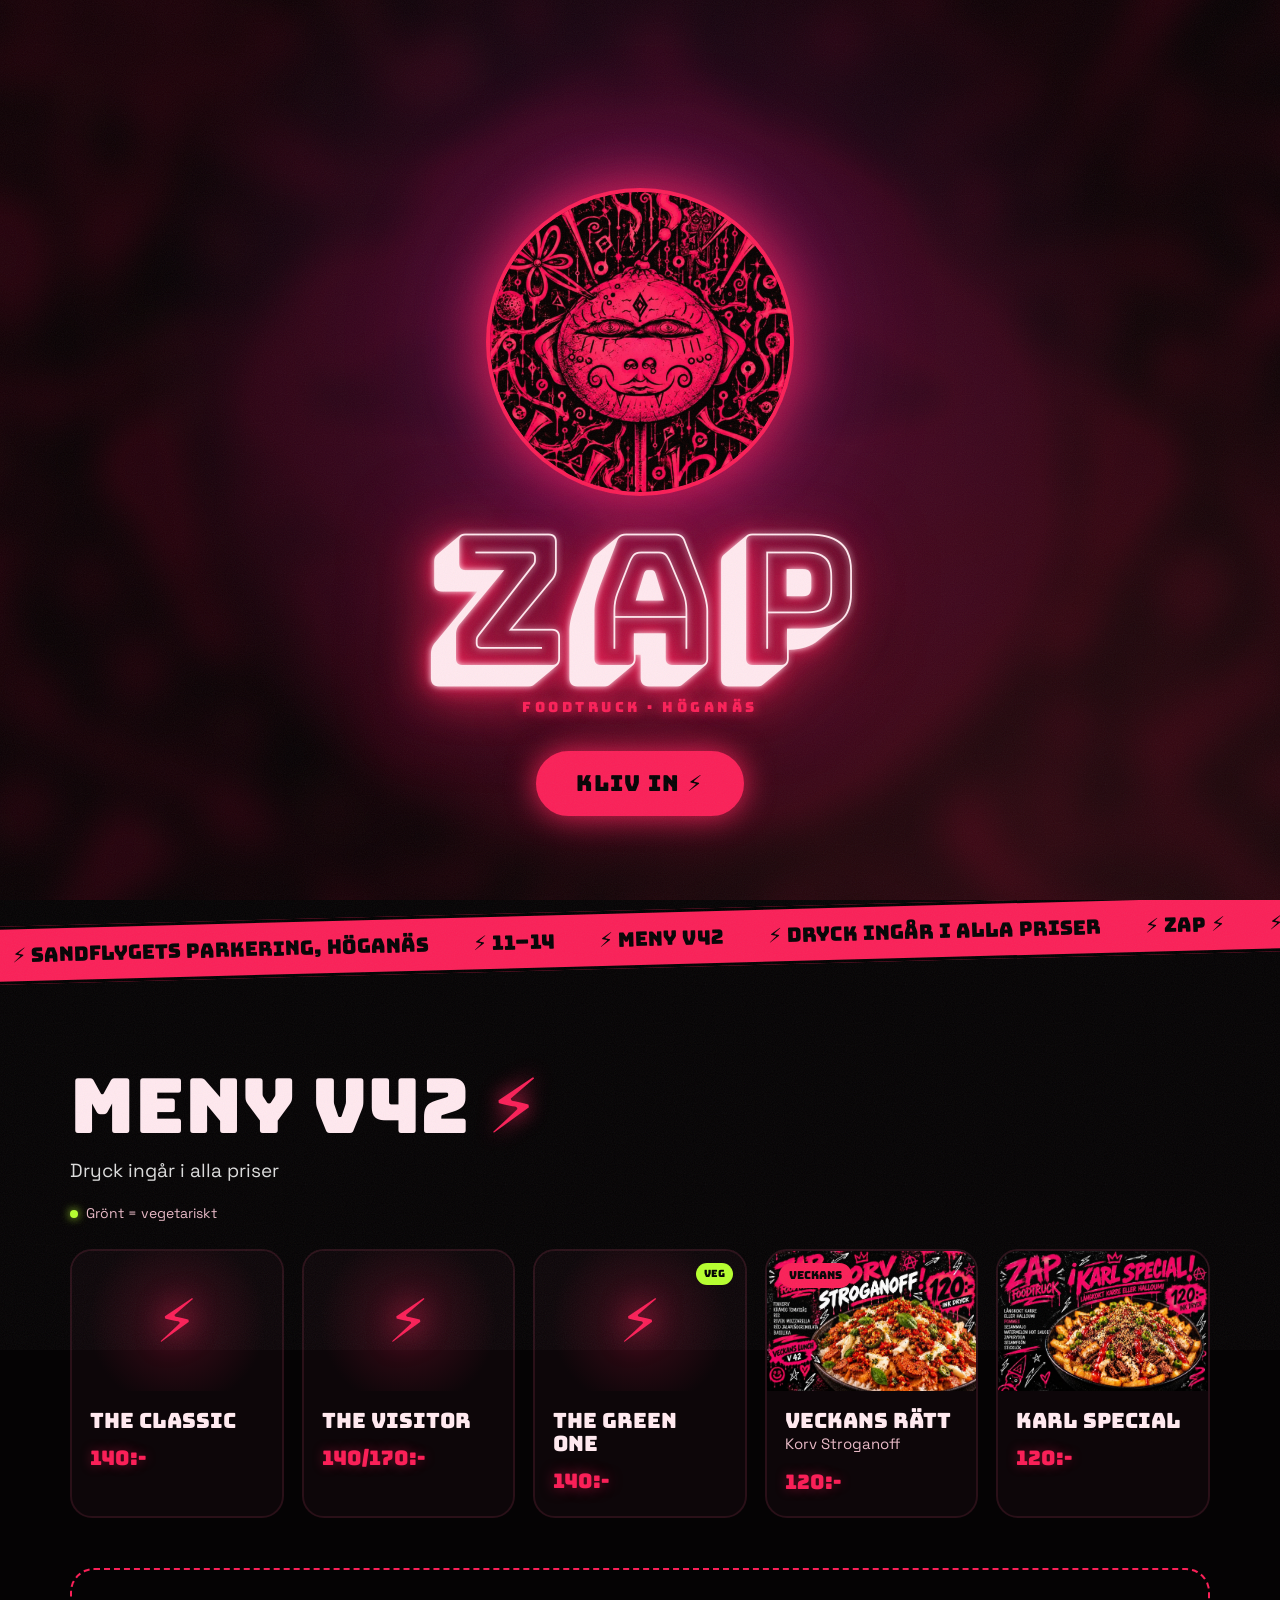
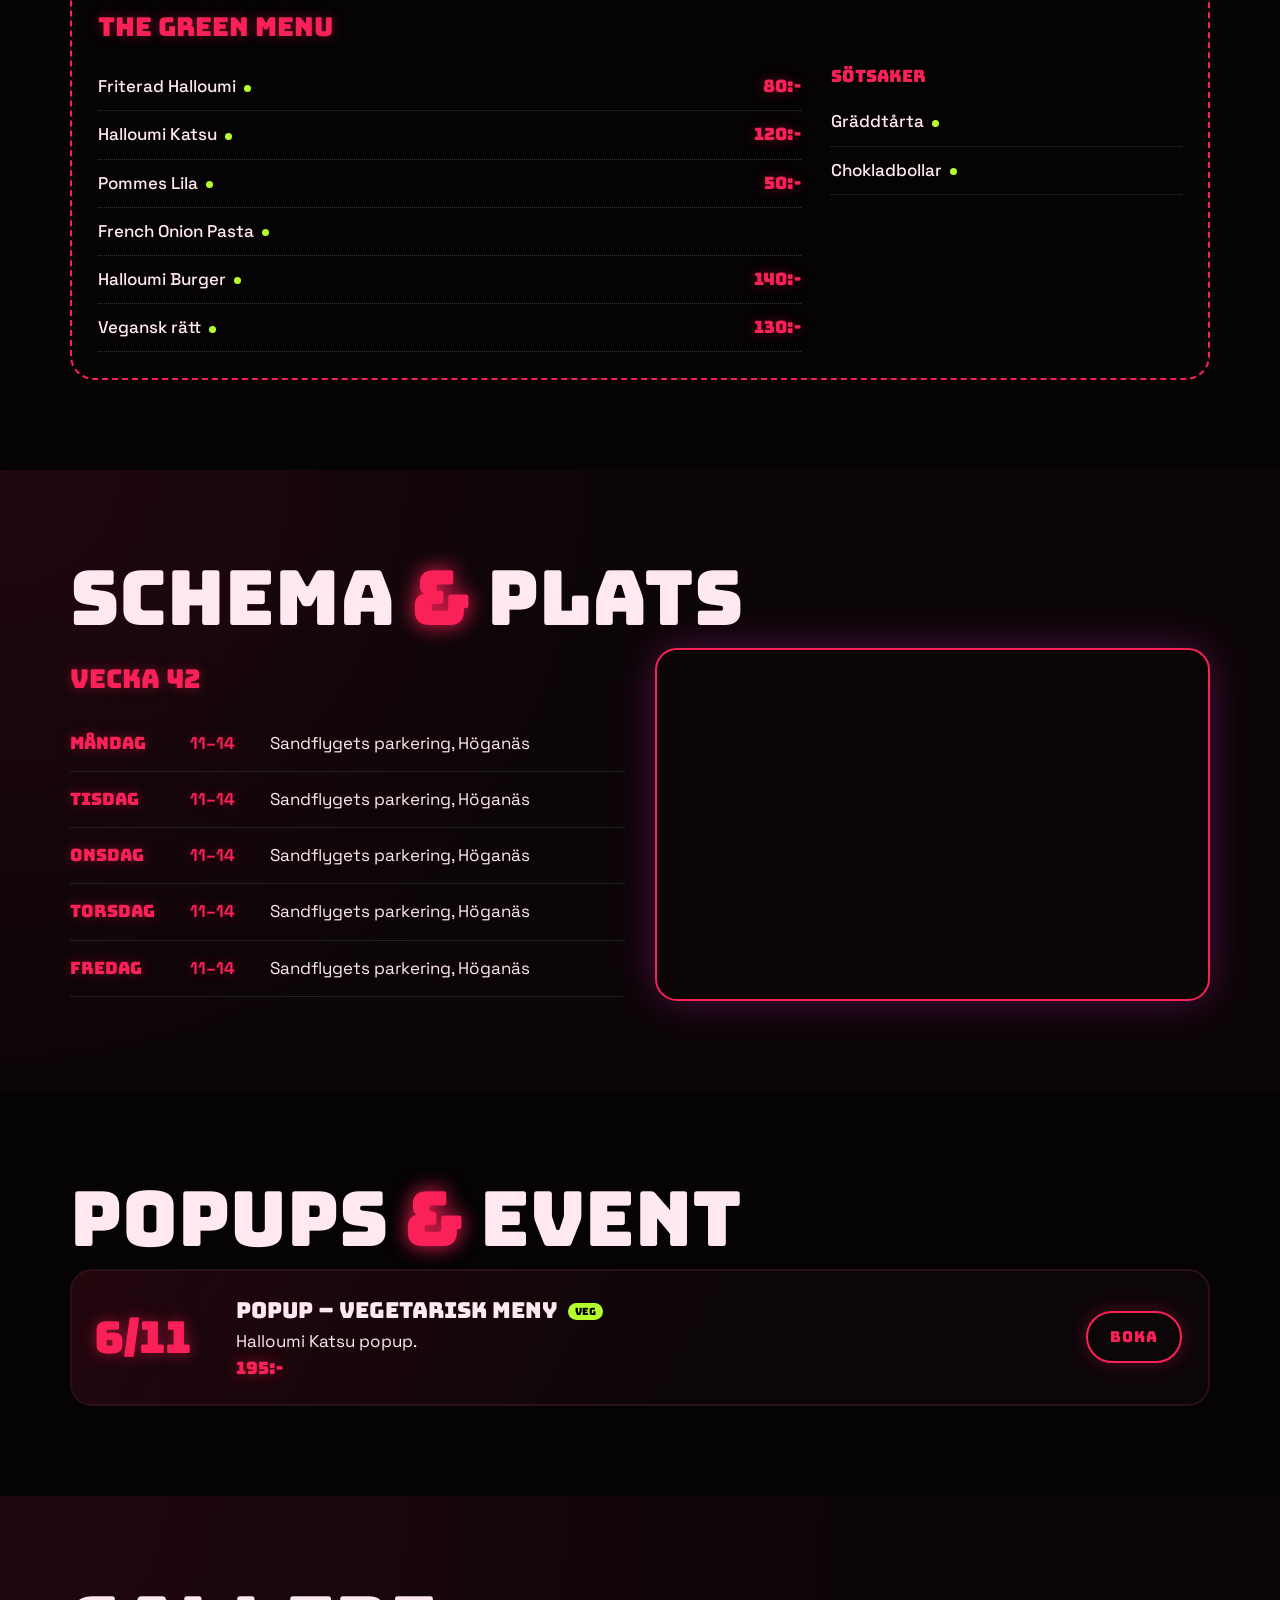
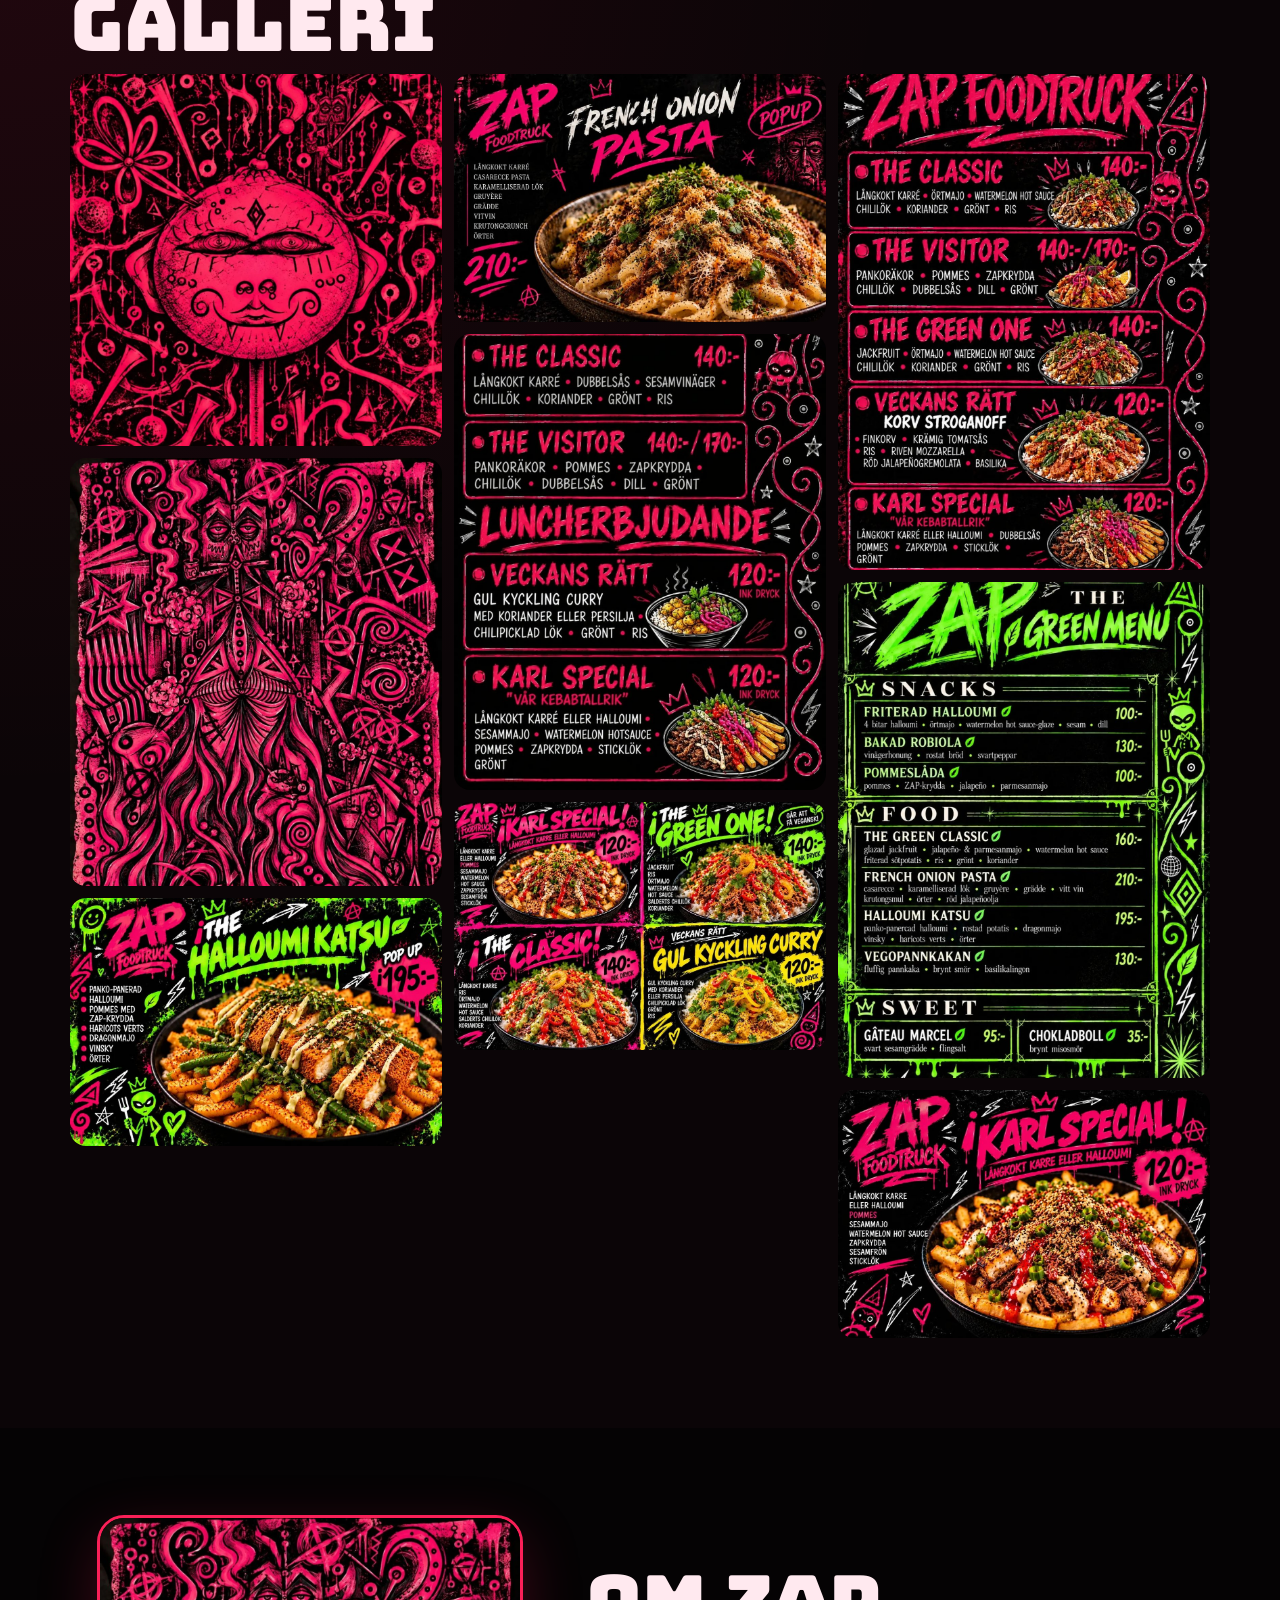
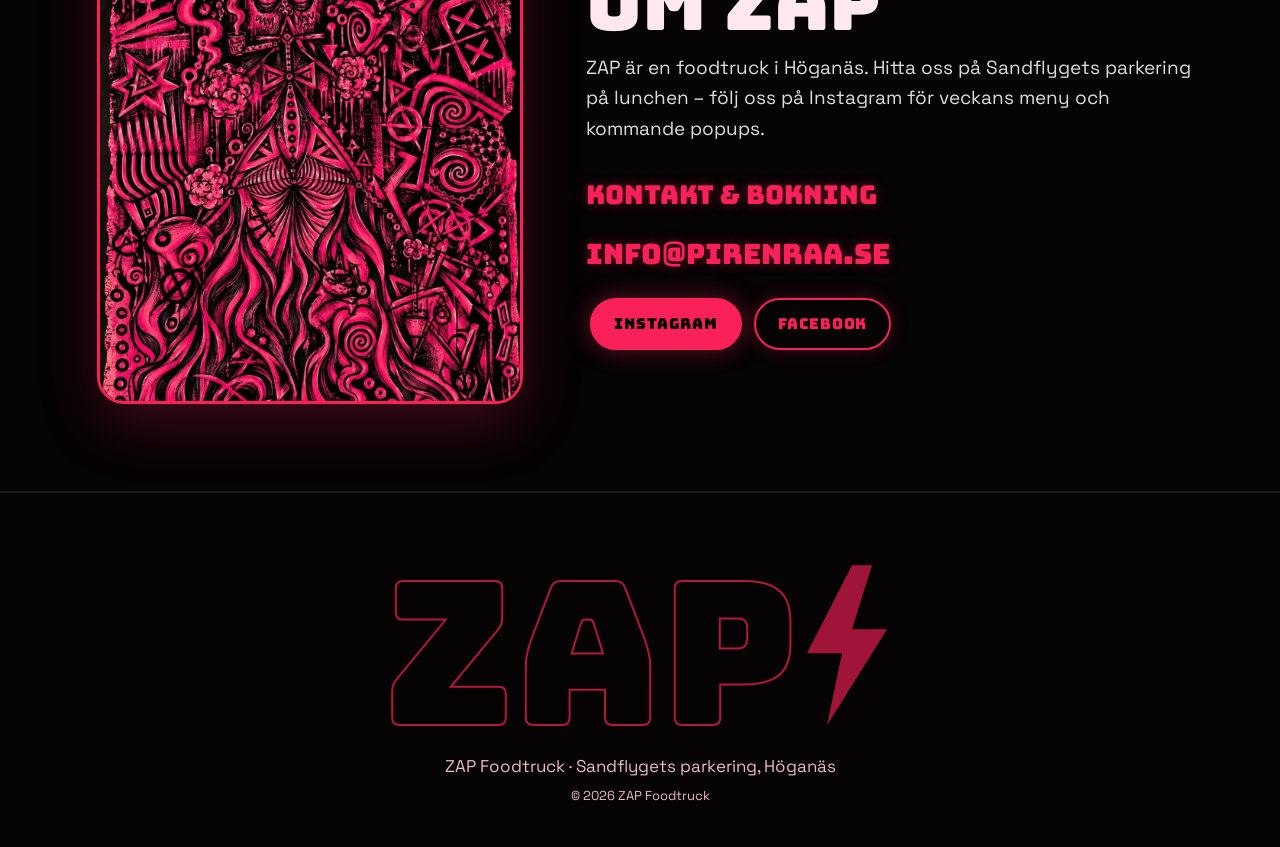
==== v2/index.html @ 48a4c9ab "Karta: koordinater (Sandflyget 56.2111,12.5537) z15 + cache-busting" ====
<!doctype html>
<html lang="sv" class="v2">
<head>
<meta charset="utf-8">
<meta name="viewport" content="width=device-width,initial-scale=1">
<title>ZAP Foodtruck – Höganäs</title>
<meta name="description" content="ZAP Foodtruck – street food på Sandflygets parkering i Höganäs. Lunch 11–14.">
<meta name="theme-color" content="#050505">
<link rel="icon" type="image/png" sizes="32x32" href="../img/favicon-32.png">
<link rel="icon" type="image/png" sizes="256x256" href="../img/logo-face-256.png">
<link rel="apple-touch-icon" href="../img/apple-touch-icon.png">
<link rel="preconnect" href="https://fonts.googleapis.com"><link rel="preconnect" href="https://fonts.gstatic.com" crossorigin>
<link href="https://fonts.googleapis.com/css2?family=Bungee&family=Bungee+Shade&family=Space+Grotesk:wght@400;500;700&display=swap" rel="stylesheet">
<link rel="stylesheet" href="../style.css?v=6"><link rel="stylesheet" href="v2.css?v=2">
</head>
<body class="locked">
<div class="grain" aria-hidden="true"></div>

<!-- 1. VÄLKOMSTSCEN -->
<section id="intro" aria-label="Välkommen">
  <video class="bgvid" autoplay muted loop playsinline poster="../img/post-logo-graphic.jpg" preload="none">
    <source src="../videos/intro.mp4" type="video/mp4">
  </video>
  <div class="intro-fallback" aria-hidden="true">
    <img src="../img/post-logo-graphic.jpg" alt="">
  </div>
  <div class="bolts" aria-hidden="true"><i></i><i></i><i></i><i></i></div>
  <div class="intro-inner">
    <img class="intro-logo" src="../img/post-logo-graphic.jpg" alt="ZAP logga">
    <h1 class="neon">ZAP</h1>
    <p class="kicker">Foodtruck · Höganäs</p>
    <button id="enter" class="btn btn-big">KLIV IN <span>⚡</span></button>
  </div>
</section>

<header class="nav">
  <a href="#top" class="nav-logo"><img src="../img/logo-face-256.png" srcset="../img/logo-face-256.png 1x, ../img/logo-face-512.png 2x" alt="ZAP" width="52" height="52"></a>
  <nav><a href="#meny">Meny</a><a href="#schema">Schema</a><a href="#event">Popups</a><a href="#kontakt">Kontakt</a></nav>
</header>

<main id="top">
  <!-- 2. HERO -->
  <section class="hero">
    <video class="bgvid" autoplay muted loop playsinline poster="../img/post-logo-graphic.jpg" preload="none">
      <source src="../videos/hero.mp4" type="video/mp4">
    </video>
    <div class="hero-shade"></div>
    <div class="hero-inner">
      <div class="badge reveal"><span class="pulse"></span>Här står vi idag</div>
      <p class="today reveal" data-c="idag.plats"></p>
      <p class="today-sub reveal"><b data-c="idag.tid"></b> · <span data-c="idag.notis"></span></p>
      <h2 class="hero-title reveal"><span class="pink">ZAP</span><br>FOODTRUCK</h2>
      <p class="slogan reveal" data-c="foretag.slogan"></p>
      <div class="reveal"><a href="#meny" class="btn">Se veckans meny</a> <a href="#schema" class="btn btn-ghost">Hitta hit</a></div>
    </div>
  </section>

  <div class="ticker" aria-hidden="true"><div class="ticker-track" id="ticker"></div></div>

  <!-- 3. MENY -->
  <section id="meny" class="sec">
    <h2 class="h reveal"><span data-c="meny.rubrik"></span> <em>⚡</em></h2>
    <p class="lead reveal" data-c="meny.info"></p>
    <div class="legend reveal"><span><i class="v"></i>Grönt = vegetariskt</span></div>
    <div class="cards" id="cards"></div>
    <div class="green reveal">
      <h3 class="h3 acid" data-c="grona_menyn.rubrik"></h3>
      <div class="green-grid">
        <ul class="list" id="green"></ul>
        <div><h4>Sötsaker</h4><ul class="list" id="sweets"></ul></div>
      </div>
    </div>
  </section>

  <!-- 4. SCHEMA -->
  <section id="schema" class="sec sec-alt">
    <h2 class="h reveal">Schema <em>&</em> plats</h2>
    <div class="sched-wrap">
      <div class="reveal">
        <h3 class="h3 pink" data-c="schema.rubrik"></h3>
        <ul class="sched" id="sched"></ul>
      </div>
      <div class="map reveal"><iframe id="map" title="Karta" loading="lazy" referrerpolicy="no-referrer-when-downgrade"></iframe></div>
    </div>
  </section>

  <!-- 5. EVENT -->
  <section id="event" class="sec">
    <h2 class="h reveal">Popups <em>&</em> event</h2>
    <div class="events" id="events"></div>
  </section>

  <!-- 6. GALLERI -->
  <section id="galleri" class="sec sec-alt">
    <h2 class="h reveal">Galleri</h2>
    <div class="gallery" id="gallery"></div>
  </section>

  <!-- 7. OM OSS / KONTAKT -->
  <section id="kontakt" class="sec">
    <div class="about">
      <img class="about-img reveal" src="../img/post-zap-pink-illustration.jpg" alt="ZAP illustration" loading="lazy">
      <div>
        <h2 class="h reveal">Om ZAP</h2>
        <p class="lead reveal" data-c="om_oss"></p>
        <h3 class="h3 acid reveal">Kontakt & bokning</h3>
        <p class="reveal"><a class="mail" id="mail"></a></p>
        <div class="reveal socials"><a class="btn" id="ig" target="_blank" rel="noopener">Instagram</a> <a class="btn btn-ghost" id="fb" target="_blank" rel="noopener">Facebook</a></div>
      </div>
    </div>
  </section>
</main>

<footer class="foot">
  <div class="foot-big">ZAP<span class="fb" style="font-size:inherit"></span></div>
  <p><span data-c="foretag.namn"></span> · <span data-c="idag.plats"></span></p>
  <p class="small">© <span id="yr"></span> ZAP Foodtruck</p>
</footer>

<div class="lightbox" id="lb"><img alt=""></div>
<script src="app.js?v=3"></script>
</body>
</html>
---- style.css ----
:root{--bk:#050505;--bk2:#0e0e10;--pk:#ff2bd6;--gr:#ff3b5c;--veg:#b6ff2e;--wh:#fff;--mu:#bdbdbd;--d:"Bungee",system-ui,sans-serif;--b:"Space Grotesk",system-ui,sans-serif}
*{box-sizing:border-box;margin:0;padding:0}
html{scroll-behavior:smooth}
body{background:var(--bk);color:var(--wh);font:400 17px/1.6 var(--b);overflow-x:hidden}
body.locked{overflow:hidden;height:100vh}
img{max-width:100%;display:block}
a{color:inherit}
.grain{position:fixed;inset:-50%;z-index:100;pointer-events:none;opacity:.07;background-image:url("data:image/svg+xml,%3Csvg xmlns='http://www.w3.org/2000/svg' width='200' height='200'%3E%3Cfilter id='n'%3E%3CfeTurbulence type='fractalNoise' baseFrequency='.9' numOctaves='3'/%3E%3C/filter%3E%3Crect width='100%25' height='100%25' filter='url(%23n)'/%3E%3C/svg%3E");animation:grain 1s steps(4) infinite}
@keyframes grain{0%{transform:translate(0,0)}25%{transform:translate(-5%,3%)}50%{transform:translate(4%,-4%)}75%{transform:translate(-3%,-2%)}}
.pink{color:var(--pk)}.acid{color:var(--gr)}
/* INTRO */
#intro{position:fixed;inset:0;z-index:50;display:grid;place-items:center;background:var(--bk);overflow:hidden;transition:clip-path 1s cubic-bezier(.8,0,.2,1),opacity 1s}
#intro.out{clip-path:circle(0% at 50% 72%);pointer-events:none}
.bgvid{position:absolute;inset:0;width:100%;height:100%;object-fit:cover}
#intro .bgvid{opacity:.35}
.intro-fallback{position:absolute;inset:0;background:radial-gradient(circle at 50% 40%,#ff2bd633,transparent 60%),radial-gradient(circle at 80% 90%,#ff3b5c22,transparent 50%)}
.intro-fallback img{position:absolute;inset:0;width:100%;height:100%;object-fit:cover;opacity:.12;filter:blur(18px) saturate(1.6);transform:scale(1.2);animation:drift 14s ease-in-out infinite alternate}
@keyframes drift{to{transform:scale(1.35) rotate(3deg)}}
.intro-inner{position:relative;text-align:center;padding:24px}
.intro-logo{width:min(56vw,300px);margin:0 auto;border-radius:50%;box-shadow:0 0 0 4px var(--pk),0 0 60px var(--pk),0 0 140px #ff2bd666;animation:float 4s ease-in-out infinite}
@keyframes float{50%{transform:translateY(-10px) rotate(-2deg)}}
.neon{font-family:"Bungee Shade",var(--d);font-weight:400;font-size:clamp(64px,16vw,180px);line-height:1;margin-top:18px;color:var(--wh);text-shadow:0 0 6px #fff,0 0 20px var(--pk),0 0 50px var(--pk),0 0 90px var(--pk);animation:flick 5s infinite}
@keyframes flick{0%,19%,22%,62%,64%,100%{opacity:1}20%,63%{opacity:.4}}
.kicker{font-family:var(--d);letter-spacing:.25em;color:var(--gr);font-size:14px;margin:6px 0 28px;text-shadow:0 0 12px var(--gr)}
.bolts i{position:absolute;width:40px;height:80px;background:var(--gr);clip-path:polygon(55% 0,10% 55%,45% 55%,30% 100%,90% 40%,55% 40%,75% 0);filter:drop-shadow(0 0 12px var(--gr));opacity:0;animation:zap 3.2s infinite}
.bolts i:nth-child(1){top:12%;left:10%}.bolts i:nth-child(2){top:20%;right:12%;animation-delay:.8s;background:var(--pk)}
.bolts i:nth-child(3){bottom:18%;left:16%;animation-delay:1.6s;background:var(--pk)}.bolts i:nth-child(4){bottom:12%;right:18%;animation-delay:2.4s}
@keyframes zap{0%,100%{opacity:0;transform:scale(.6)}5%,12%{opacity:1;transform:scale(1)}8%{opacity:.2}20%{opacity:0}}
/* BUTTONS */
.btn{display:inline-block;font-family:var(--d);font-size:15px;letter-spacing:.06em;text-decoration:none;cursor:pointer;border:2px solid var(--pk);background:var(--pk);color:#000;padding:12px 22px;border-radius:999px;box-shadow:0 0 24px #ff2bd666;transition:transform .2s,box-shadow .2s,background .2s;margin:4px}
.btn:hover{transform:translateY(-2px) rotate(-1deg);box-shadow:0 0 40px var(--pk)}
.btn-ghost{background:transparent;color:var(--wh);border-color:var(--gr);box-shadow:0 0 18px #ff3b5c44}
.btn-big{font-size:22px;padding:16px 38px;background:var(--gr);border-color:var(--gr);box-shadow:0 0 30px var(--gr);animation:pulseb 2s infinite}
@keyframes pulseb{50%{box-shadow:0 0 60px var(--gr),0 0 0 8px #ff3b5c22}}
/* NAV */
.nav{position:fixed;top:0;left:0;right:0;z-index:40;display:flex;justify-content:space-between;align-items:center;padding:10px 18px;background:linear-gradient(#050505ee,#05050500);backdrop-filter:blur(6px)}
.nav-logo img{width:44px;height:44px;border-radius:50%;box-shadow:0 0 14px var(--pk)}
.nav nav a{font-family:var(--d);font-size:12px;text-decoration:none;margin-left:14px;opacity:.85}
.nav nav a:hover{color:var(--gr)}
/* HERO */
.hero{position:relative;min-height:100svh;display:flex;align-items:flex-end;overflow:hidden}
.hero .bgvid{transform:scale(1.05)}
.hero-shade{position:absolute;inset:0;background:linear-gradient(180deg,#05050566 0%,#050505aa 50%,#050505 100%),radial-gradient(circle at 80% 20%,#ff2bd633,transparent 50%)}
.hero-inner{position:relative;padding:120px 20px 70px;max-width:1100px;margin:0 auto;width:100%}
.badge{display:inline-flex;align-items:center;gap:10px;font-family:var(--d);font-size:13px;background:#000a;border:2px solid var(--gr);color:var(--gr);padding:8px 16px;border-radius:999px;box-shadow:0 0 20px #ff3b5c55}
.pulse{width:10px;height:10px;border-radius:50%;background:var(--gr);box-shadow:0 0 0 0 var(--gr);animation:ping 1.6s infinite}
@keyframes ping{70%{box-shadow:0 0 0 12px #ff3b5c00}}
.today{font-size:clamp(22px,4vw,34px);font-weight:700;margin-top:14px}
.today-sub{color:var(--mu)}.today-sub b{color:var(--pk)}
.hero-title{font-family:var(--d);font-weight:400;font-size:clamp(56px,13vw,150px);line-height:.9;margin:22px 0 10px;text-shadow:0 0 40px #ff2bd655}
.slogan{font-size:19px;margin-bottom:20px;color:#eee}
.ticker{overflow:hidden;background:var(--gr);color:#000;transform:rotate(-1.5deg);margin:10px -10px;border-block:3px solid #000}
.ticker-track{display:flex;white-space:nowrap;font-family:var(--d);font-size:20px;padding:10px 0;animation:tick 30s linear infinite;width:max-content}
.ticker-track span{padding:0 22px}
@keyframes tick{to{transform:translateX(-50%)}}
/* SECTIONS */
.sec{padding:90px 20px;max-width:1180px;margin:0 auto}
.sec-alt{max-width:none;background:var(--bk2);background-image:radial-gradient(circle at 0 0,#ff2bd614,transparent 40%)}
.sec-alt>*{max-width:1140px;margin-left:auto;margin-right:auto}
.h{font-family:var(--d);font-weight:400;font-size:clamp(38px,8vw,76px);line-height:1;margin-bottom:12px}
.h em{font-style:normal;color:var(--pk);text-shadow:0 0 20px var(--pk)}
.h3{font-family:var(--d);font-weight:400;font-size:26px;margin:10px 0 16px}
.lead{color:#ddd;font-size:19px;margin-bottom:30px;max-width:640px}
.cards{display:grid;gap:18px;grid-template-columns:repeat(auto-fill,minmax(250px,1fr))}
.card{position:relative;background:#111;border:2px solid #222;border-radius:22px;overflow:hidden;transition:transform .3s,border-color .3s,box-shadow .3s}
.card:hover{transform:translateY(-6px) rotate(-.5deg);border-color:var(--pk);box-shadow:0 10px 50px #ff2bd640}
.card-img{aspect-ratio:3/2;background:#1a1a1a center/cover}
.card-img.ph{display:grid;place-items:center;background:radial-gradient(circle,#ff2bd633,#111 70%)}
.card-img.ph span{font-family:var(--d);font-size:60px;color:var(--pk);text-shadow:0 0 30px var(--pk)}
.card-b{padding:18px;display:flex;justify-content:space-between;align-items:flex-end;gap:10px}
.card h3{font-family:var(--d);font-weight:400;font-size:21px;line-height:1.1}
.card p{color:var(--mu);font-size:15px}
.price{font-family:var(--d);color:var(--gr);font-size:20px;white-space:nowrap;text-shadow:0 0 12px #ff3b5c88}
.tag{position:absolute;top:12px;left:12px;background:var(--gr);color:#000;font-family:var(--d);font-size:11px;padding:4px 10px;border-radius:99px}
.green{margin-top:50px;border:2px dashed var(--gr);border-radius:24px;padding:26px}
.green-grid{display:grid;gap:30px;grid-template-columns:1fr}
.green h4{font-family:var(--d);font-weight:400;color:var(--pk);margin-bottom:8px}
.list{list-style:none}
.list li{display:flex;justify-content:space-between;gap:10px;padding:10px 0;border-bottom:1px dotted #333;font-weight:500}
.list li b{font-family:var(--d);font-weight:400;color:var(--gr)}
.sched-wrap{display:grid;gap:30px;grid-template-columns:1fr}
.sched{list-style:none}
.sched li{display:grid;grid-template-columns:110px 70px 1fr;gap:10px;padding:14px 0;border-bottom:1px solid #222;align-items:center}
.sched li .d{font-family:var(--d);color:var(--pk)}
.sched li .t{font-weight:700;color:var(--gr)}
.sched li.now{background:linear-gradient(90deg,#ff2bd622,transparent);border-radius:10px;padding-left:10px}
.map{border-radius:22px;overflow:hidden;border:2px solid var(--pk);box-shadow:0 0 40px #ff2bd644;min-height:340px}
.map iframe{width:100%;height:100%;min-height:340px;border:0}
.events{display:grid;gap:20px}
.event{display:flex;gap:22px;align-items:center;background:linear-gradient(120deg,#ff2bd61f,#111 50%);border:2px solid #2a2a2a;border-radius:22px;padding:22px;flex-wrap:wrap}
.event .date{font-family:var(--d);font-size:44px;color:var(--pk);text-shadow:0 0 22px var(--pk);min-width:120px}
.event h3{font-family:var(--d);font-weight:400;font-size:22px}
.event .ep{color:var(--gr);font-family:var(--d)}
.event .grow{flex:1;min-width:200px}
.gallery{columns:2 160px;column-gap:12px}
.gallery img{width:100%;margin-bottom:12px;border-radius:16px;cursor:zoom-in;transition:transform .3s,filter .3s;filter:saturate(1.05)}
.gallery img:hover{transform:scale(1.02);filter:saturate(1.3)}
.about{display:grid;gap:36px;grid-template-columns:1fr;align-items:center}
.about-img{border-radius:24px;transform:rotate(-2deg);box-shadow:0 0 0 3px var(--pk),0 20px 60px #ff2bd640;max-width:420px}
.mail{font-family:var(--d);font-size:clamp(18px,4vw,28px);color:var(--pk);text-decoration:none;word-break:break-all}
.socials{margin-top:18px}
.foot{text-align:center;padding:60px 20px 40px;border-top:2px solid #1c1c1c;color:var(--mu)}
.foot-big{font-family:var(--d);font-size:clamp(60px,18vw,200px);line-height:1;color:transparent;-webkit-text-stroke:2px var(--pk);opacity:.7}
.small{font-size:13px;margin-top:6px}
.lightbox{position:fixed;inset:0;z-index:90;background:#000e;display:none;place-items:center;padding:20px;cursor:zoom-out}
.lightbox.on{display:grid}.lightbox img{max-height:90vh;border-radius:12px}
.reveal{opacity:0;transform:translateY(30px);transition:opacity .8s cubic-bezier(.2,.7,.2,1),transform .8s cubic-bezier(.2,.7,.2,1)}
.reveal.in{opacity:1;transform:none}
@media(min-width:800px){.green-grid{grid-template-columns:2fr 1fr}.sched-wrap{grid-template-columns:1fr 1fr}.about{grid-template-columns:1fr 1.3fr}.gallery{columns:3}.nav nav a{font-size:14px;margin-left:24px}}
@media(max-width:420px){.nav nav a{margin-left:9px;font-size:11px}.sched li{grid-template-columns:90px 60px 1fr;font-size:14px}}
@media(prefers-reduced-motion:reduce){*,*:before,*:after{animation:none!important;transition:none!important}.reveal{opacity:1;transform:none}}
.hero{background:#050505 url(img/food-halloumi-katsu.jpg) center/cover}
.shot .hero{min-height:820px}
.foot-big .fb{-webkit-text-stroke:0;color:var(--gr);filter:grayscale(1) brightness(3) drop-shadow(0 0 20px var(--gr));opacity:.9}
.hero-shade{background:linear-gradient(90deg,#050505dd 0%,#05050588 55%,#05050522 100%),linear-gradient(180deg,#05050555 0%,transparent 40%,#050505 100%)}
.cards{grid-template-columns:repeat(auto-fill,minmax(205px,1fr))}
.about,.sched-wrap,.green-grid{grid-template-columns:minmax(0,1fr)}
@media(min-width:800px){.green-grid{grid-template-columns:2fr 1fr}.sched-wrap{grid-template-columns:1fr 1fr}.about{grid-template-columns:1fr 1.3fr}}
.about-img{max-width:min(420px,92%);margin:0 auto}
.card-b{flex-direction:column;align-items:flex-start}

/* VEG = grönt */
.legend{display:flex;gap:16px;flex-wrap:wrap;font-size:14px;color:var(--mu);margin:-14px 0 24px}
.legend span{display:inline-flex;align-items:center;gap:8px}
.legend i{width:12px;height:12px;border-radius:50%;background:var(--gr);box-shadow:0 0 10px var(--gr)}
.legend i.v{background:var(--veg);box-shadow:0 0 10px var(--veg)}
.card.veg{border-color:#b6ff2e55}
.card.veg:hover{border-color:var(--veg);box-shadow:0 10px 50px #b6ff2e40}
.card.veg .price,.veg .ep{color:var(--veg);text-shadow:0 0 12px #b6ff2e88}
.card.veg .card-img.ph{background:radial-gradient(circle,#b6ff2e33,#111 70%)}
.card.veg .card-img.ph span{color:var(--veg);text-shadow:0 0 30px var(--veg)}
.vtag{position:absolute;top:12px;right:12px;background:var(--veg);color:#000;font-family:var(--d);font-size:11px;padding:4px 10px;border-radius:99px}
.tag{background:var(--pk)}
.green{border-color:var(--veg)}
.green .acid,.green .list li b{color:var(--veg)}
.green h4{color:var(--veg)}
.event.veg{background:linear-gradient(120deg,#b6ff2e1a,#111 50%);border-color:#b6ff2e55}
.event.veg .date{color:var(--veg);text-shadow:0 0 22px var(--veg)}
.event.veg .btn{background:var(--veg);border-color:var(--veg);box-shadow:0 0 24px #b6ff2e66}
.bolts i{background:var(--pk)!important}.bolts i:nth-child(odd){background:var(--wh)!important;filter:drop-shadow(0 0 12px var(--pk))}
.btn-big{color:#fff}
.ticker{color:#fff}
.foot-big .fb{filter:none;color:var(--pk);text-shadow:0 0 20px var(--pk)}
.foot-big .fb{display:inline-block;width:.5em;height:.8em;background:var(--pk);clip-path:polygon(55% 0,10% 55%,45% 55%,30% 100%,90% 40%,55% 40%,75% 0);font-size:0;vertical-align:baseline}
.foot-big{font-size:clamp(60px,18vw,200px)}
.nav-logo img{width:52px;height:52px;border-radius:50%;box-shadow:0 0 0 2px var(--pk),0 0 18px var(--pk);transition:transform .3s}.nav-logo img:hover{transform:rotate(-8deg) scale(1.08)}
---- v2/v2.css ----
/* V2 – strikt tvåfärgad: svart + ZAP-rosa */
:root{--pk:#fa2058;--gr:#fa2058;--wh:#ffe9ef;--mu:#e8b9c6;--bk:#050304;--bk2:#0b0507}
body{color:var(--wh)}
.hero{background:#050304 url(../img/post-logo-graphic.jpg) center/cover}
.hero .bgvid{opacity:.9;filter:none}
.hero-shade{background:linear-gradient(90deg,#050304ee 0%,#05030499 55%,#05030433 100%),linear-gradient(180deg,#05030466 0%,transparent 40%,#050304 100%)}
.hero-title{color:var(--wh)}
.hero-title .pink,.pink{color:var(--pk)}
.btn{background:var(--pk);border-color:var(--pk);color:#050304;box-shadow:0 0 24px #fa205866}
.btn-ghost,.event.veg .btn{background:transparent;color:var(--pk);border-color:var(--pk);box-shadow:0 0 18px #fa205844}
.btn-big{background:var(--pk);border-color:var(--pk);color:#050304;box-shadow:0 0 30px var(--pk)}
@keyframes pulseb{50%{box-shadow:0 0 60px var(--pk),0 0 0 8px #fa205822}}
.kicker{color:var(--pk);text-shadow:0 0 12px var(--pk)}
.neon{text-shadow:0 0 6px #ffe9ef,0 0 20px var(--pk),0 0 50px var(--pk),0 0 90px var(--pk)}
.bolts i,.bolts i:nth-child(odd){background:var(--pk)!important;filter:drop-shadow(0 0 12px var(--pk))}
.badge{border-color:var(--pk);color:var(--pk);box-shadow:0 0 20px #fa205855}
.pulse{background:var(--pk);box-shadow:0 0 0 0 var(--pk)}
@keyframes ping{70%{box-shadow:0 0 0 12px #fa205800}}
.ticker{background:var(--pk);color:#050304}
.today-sub b,.price,.sched li .t,.sched li .d,.list li b,.mail,.h em,.acid,.h3{color:var(--pk)!important;text-shadow:0 0 12px #fa205866}
.card,.card.veg{border-color:#2a1018;background:#0d0609}
.card:hover,.card.veg:hover{border-color:var(--pk);box-shadow:0 10px 50px #fa205840}
.card.veg .price,.veg .ep,.event.veg .date{color:var(--pk);text-shadow:0 0 14px #fa205888}
.card-img.ph,.card.veg .card-img.ph{background:radial-gradient(circle,#fa205833,#0d0609 70%)}
.card-img.ph span,.card.veg .card-img.ph span{color:transparent;text-shadow:0 0 0 var(--pk),0 0 30px var(--pk)}
.tag{background:var(--pk);color:#050304}
.vtag{background:#b6ff2e;color:#000;font-size:10px;padding:3px 8px}
.green{border-color:var(--pk)}
.green .acid,.green h4,.green .list li b{color:var(--pk)!important}
.green .list li.v span:after{content:"";display:inline-block;width:7px;height:7px;border-radius:50%;background:#b6ff2e;margin-left:8px;vertical-align:middle}
.event,.event.veg{background:linear-gradient(120deg,#fa20581f,#0d0609 55%);border-color:#2a1018}
.event.veg h3:after{content:"VEG";font-size:10px;background:#b6ff2e;color:#000;padding:2px 7px;border-radius:99px;margin-left:10px;vertical-align:middle}
.legend i{background:#b6ff2e;box-shadow:none;width:8px;height:8px}
.map{border-color:var(--pk)}
.sec-alt{background-color:var(--bk2);background-image:radial-gradient(circle at 0 0,#fa205818,transparent 45%)}
.sched li.now{background:linear-gradient(90deg,#fa205826,transparent)}
.gallery img{filter:none!important}
.about-img{box-shadow:0 0 0 3px var(--pk),0 20px 60px #fa205840}
.foot-big{-webkit-text-stroke-color:var(--pk)}
.grain{opacity:.06}
.h em,.btn span{color:transparent!important;text-shadow:0 0 0 var(--pk),0 0 20px var(--pk)!important}
.btn-big span{text-shadow:0 0 0 #050304!important}
.ticker-track span{color:transparent;text-shadow:0 0 0 #050304}
.map iframe{filter:none!important}
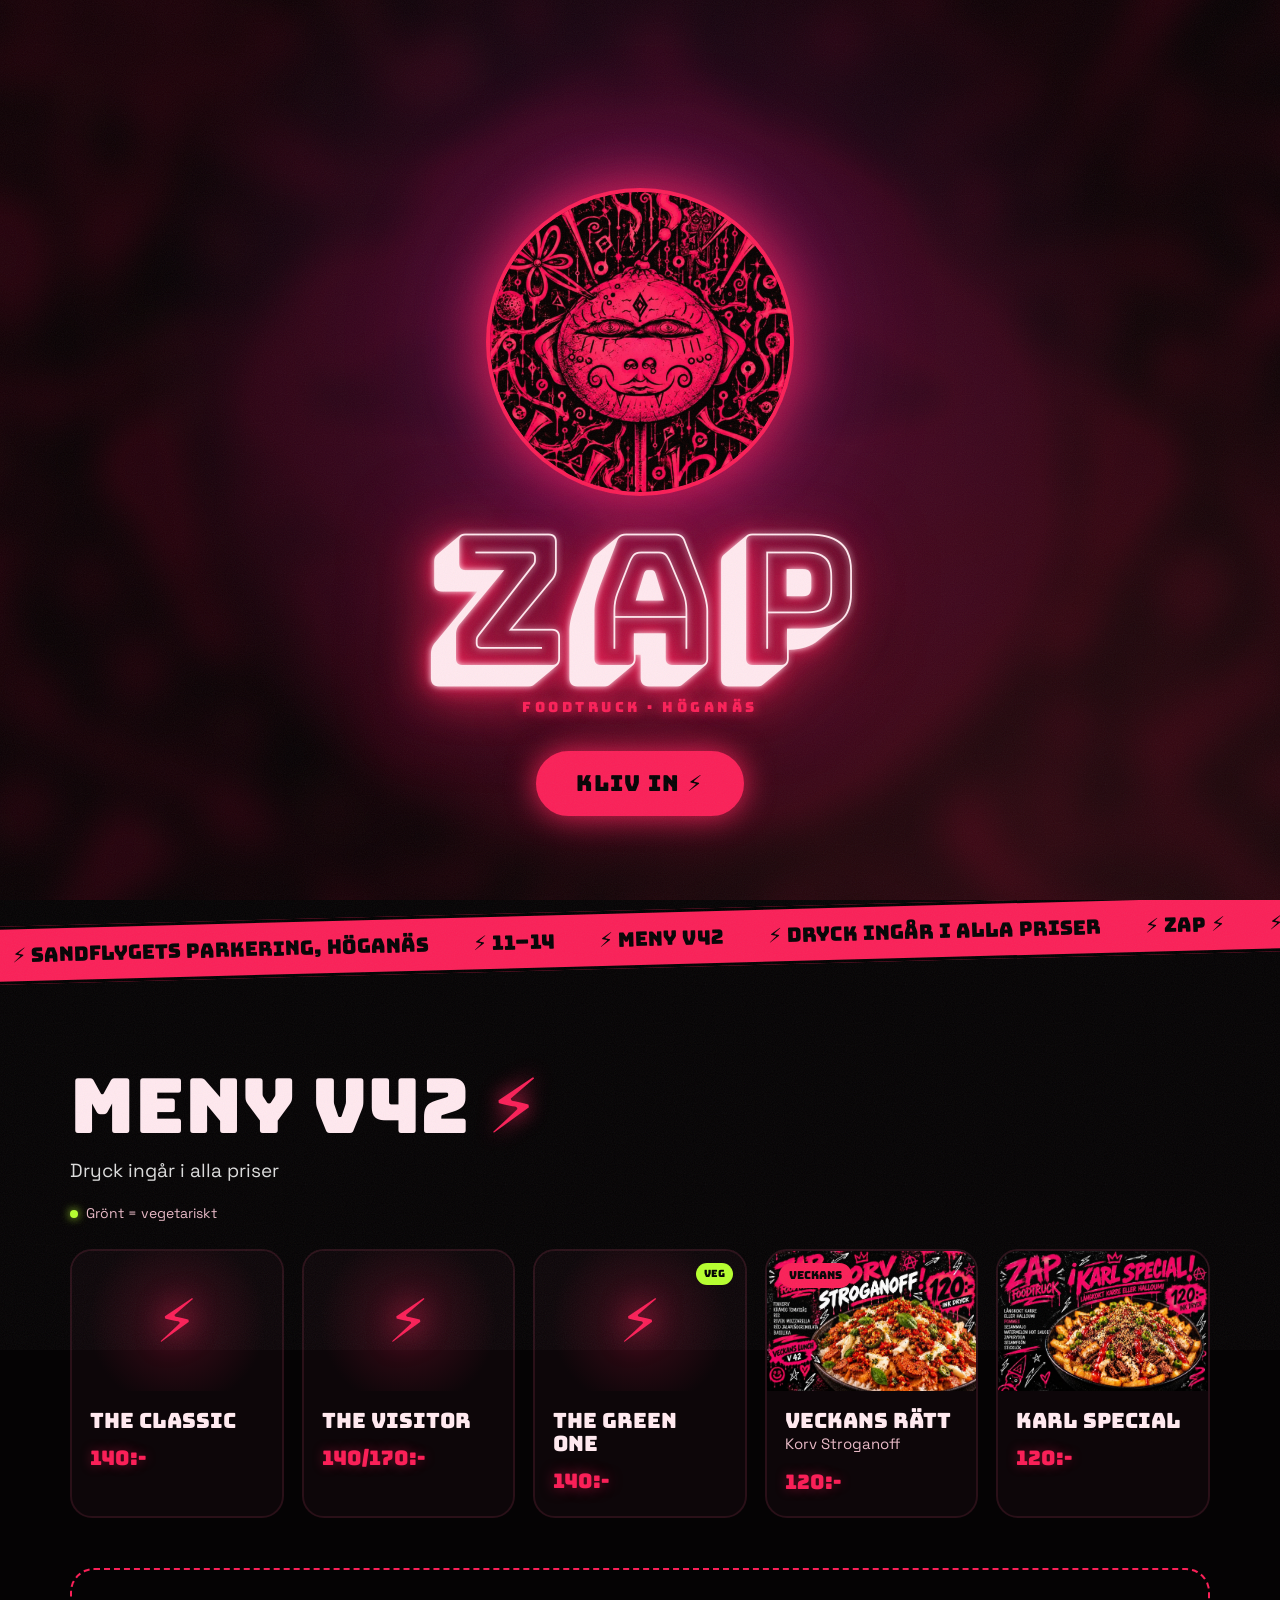
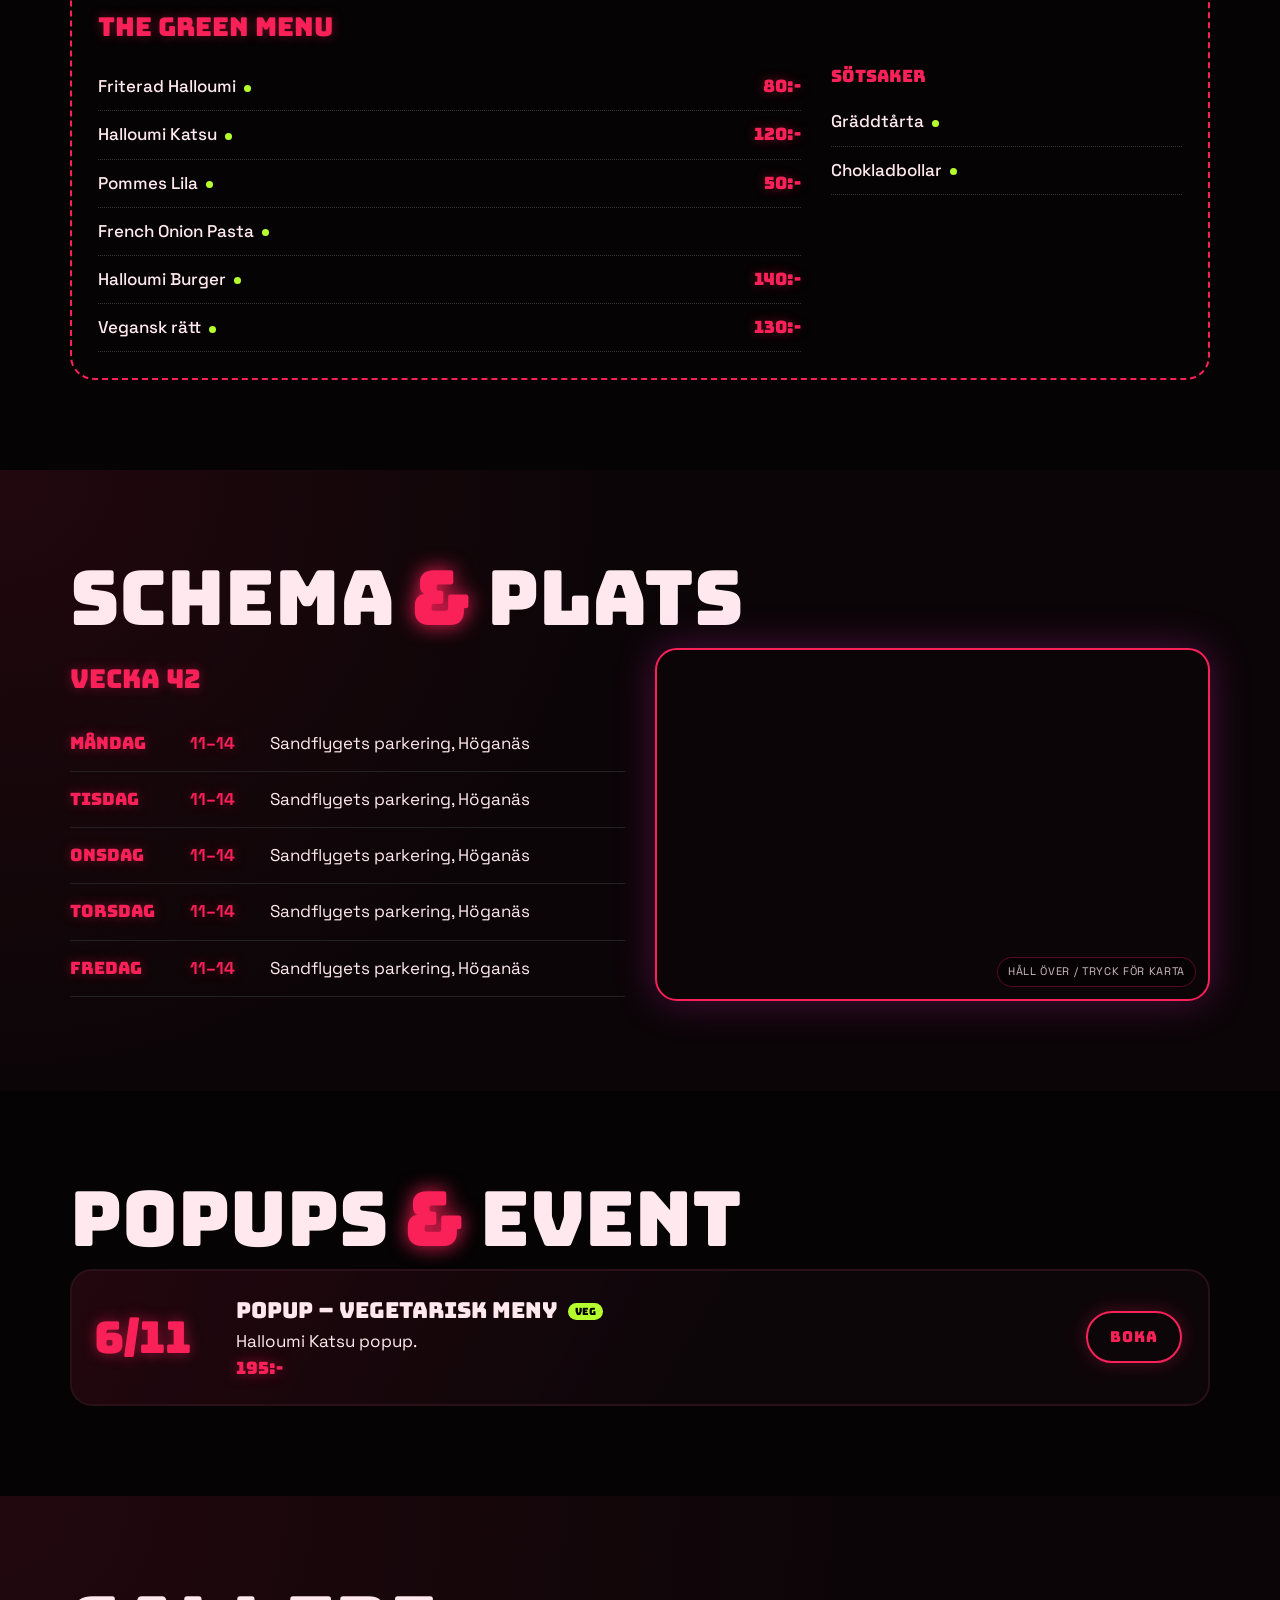
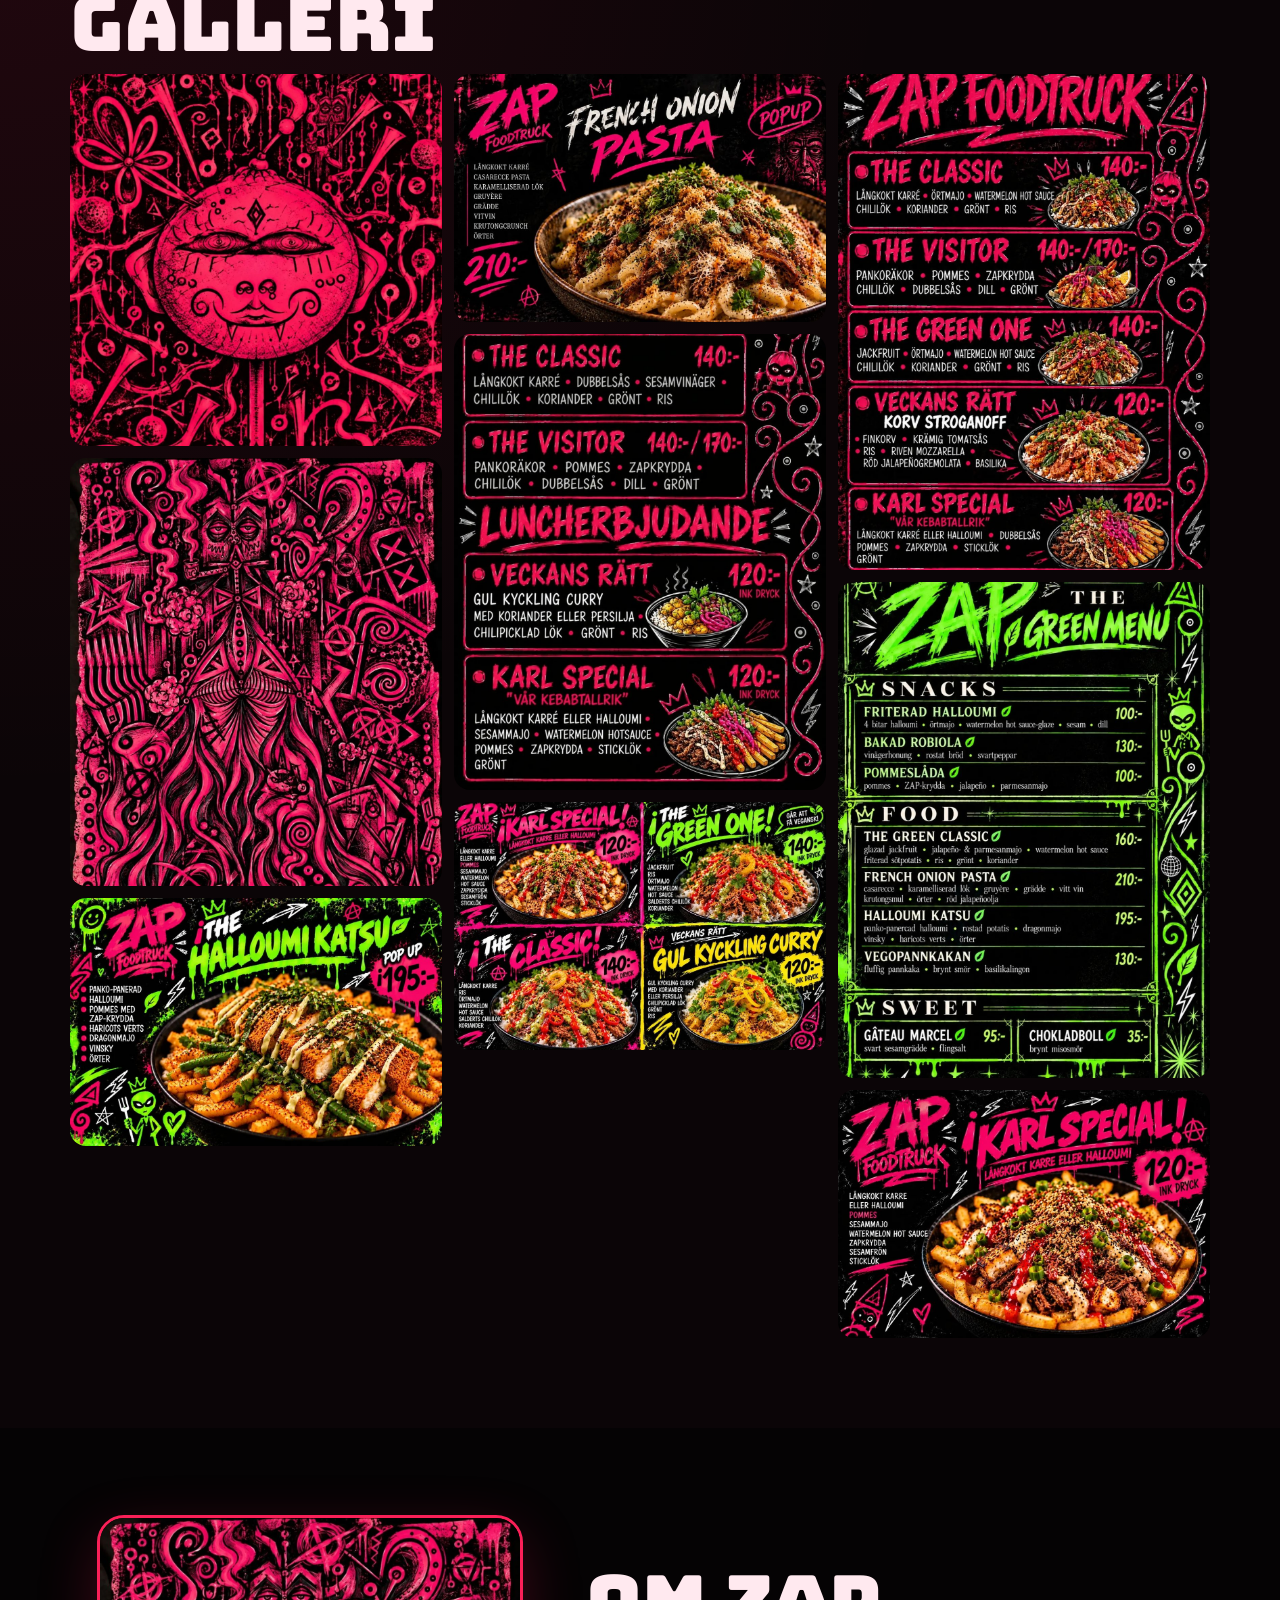
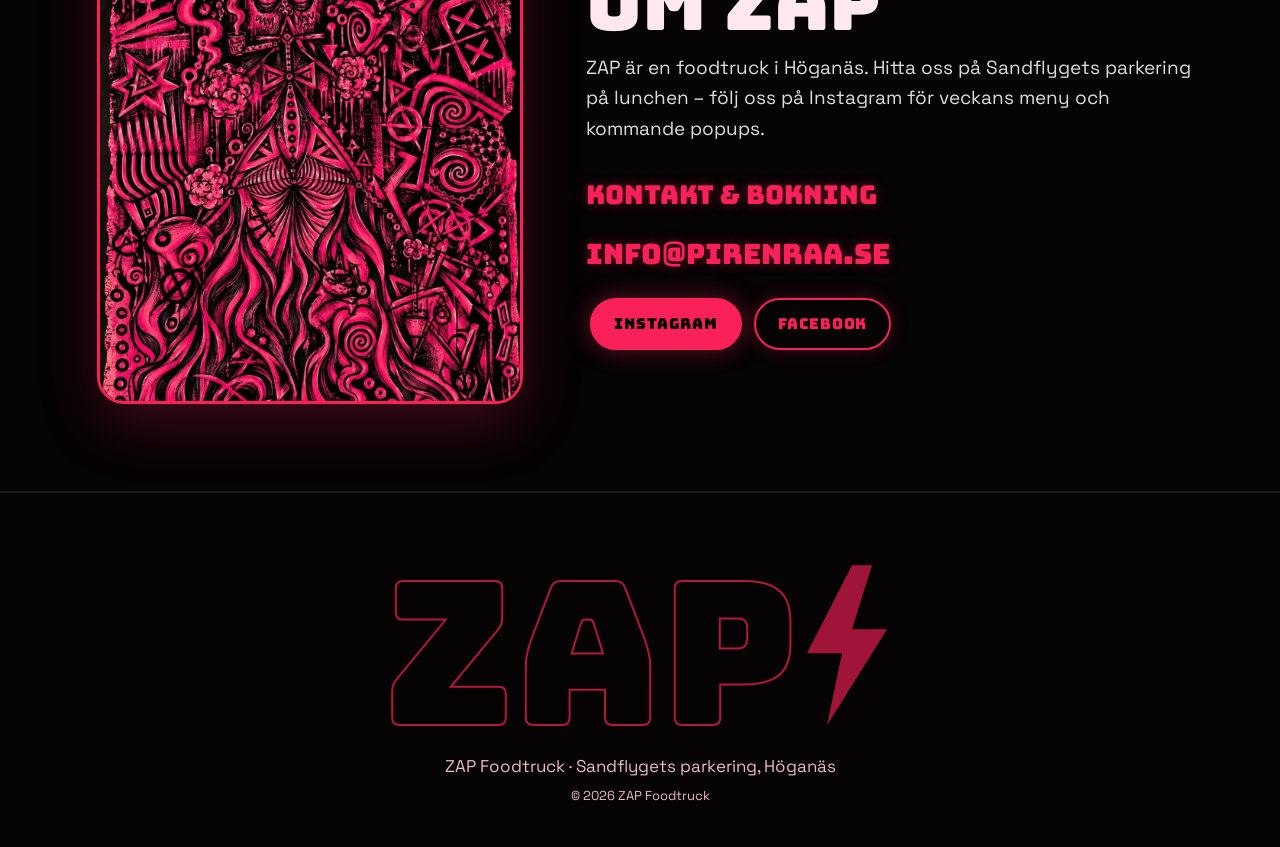
==== commit 6af5480d: "v2: karta rosa/svart som standard, originalfärger vid hover/tryck" ====
--- a/v2/index.html
+++ b/v2/index.html
@@ -11,7 +11,7 @@
 <link rel="apple-touch-icon" href="../img/apple-touch-icon.png">
 <link rel="preconnect" href="https://fonts.googleapis.com"><link rel="preconnect" href="https://fonts.gstatic.com" crossorigin>
 <link href="https://fonts.googleapis.com/css2?family=Bungee&family=Bungee+Shade&family=Space+Grotesk:wght@400;500;700&display=swap" rel="stylesheet">
-<link rel="stylesheet" href="../style.css?v=6"><link rel="stylesheet" href="v2.css?v=2">
+<link rel="stylesheet" href="../style.css?v=6"><link rel="stylesheet" href="v2.css?v=3">
 </head>
 <body class="locked">
 <div class="grain" aria-hidden="true"></div>
@@ -80,7 +80,7 @@
         <h3 class="h3 pink" data-c="schema.rubrik"></h3>
         <ul class="sched" id="sched"></ul>
       </div>
-      <div class="map reveal"><iframe id="map" title="Karta" loading="lazy" referrerpolicy="no-referrer-when-downgrade"></iframe></div>
+      <div class="map reveal" id="mapwrap"><div class="map-cover" id="mapcover" aria-hidden="true"></div><span class="map-hint">Håll över / tryck för karta</span><iframe id="map" title="Karta" loading="lazy" referrerpolicy="no-referrer-when-downgrade"></iframe></div>
     </div>
   </section>
 
@@ -118,6 +118,6 @@
 </footer>
 
 <div class="lightbox" id="lb"><img alt=""></div>
-<script src="app.js?v=3"></script>
+<script src="app.js?v=4"></script>
 </body>
 </html>
--- a/v2/v2.css
+++ b/v2/v2.css
@@ -41,4 +41,10 @@
 .h em,.btn span{color:transparent!important;text-shadow:0 0 0 var(--pk),0 0 20px var(--pk)!important}
 .btn-big span{text-shadow:0 0 0 #050304!important}
 .ticker-track span{color:transparent;text-shadow:0 0 0 #050304}
-.map iframe{filter:none!important}
+/* Karta: rosa/svart som standard, originalfärger vid hover/tryck */
+.map{position:relative}
+.map iframe{filter:grayscale(1) invert(.92) sepia(1) hue-rotate(300deg) saturate(3.2) brightness(.85) contrast(1.05);opacity:.85;transition:filter .4s ease,opacity .4s ease}
+.map-cover{position:absolute;inset:0;z-index:2;cursor:pointer}
+.map-hint{position:absolute;right:12px;bottom:12px;z-index:3;font-size:11px;letter-spacing:.06em;text-transform:uppercase;color:var(--wh);background:#050304cc;border:1px solid #fa205866;padding:5px 10px;border-radius:99px;pointer-events:none;opacity:.8;transition:opacity .4s}
+@media(hover:hover){.map:hover iframe{filter:none;opacity:1}.map:hover .map-hint{opacity:0}.map:hover .map-cover{pointer-events:none}}
+.map.live iframe{filter:none;opacity:1}.map.live .map-hint{opacity:0}.map.live .map-cover{pointer-events:none}
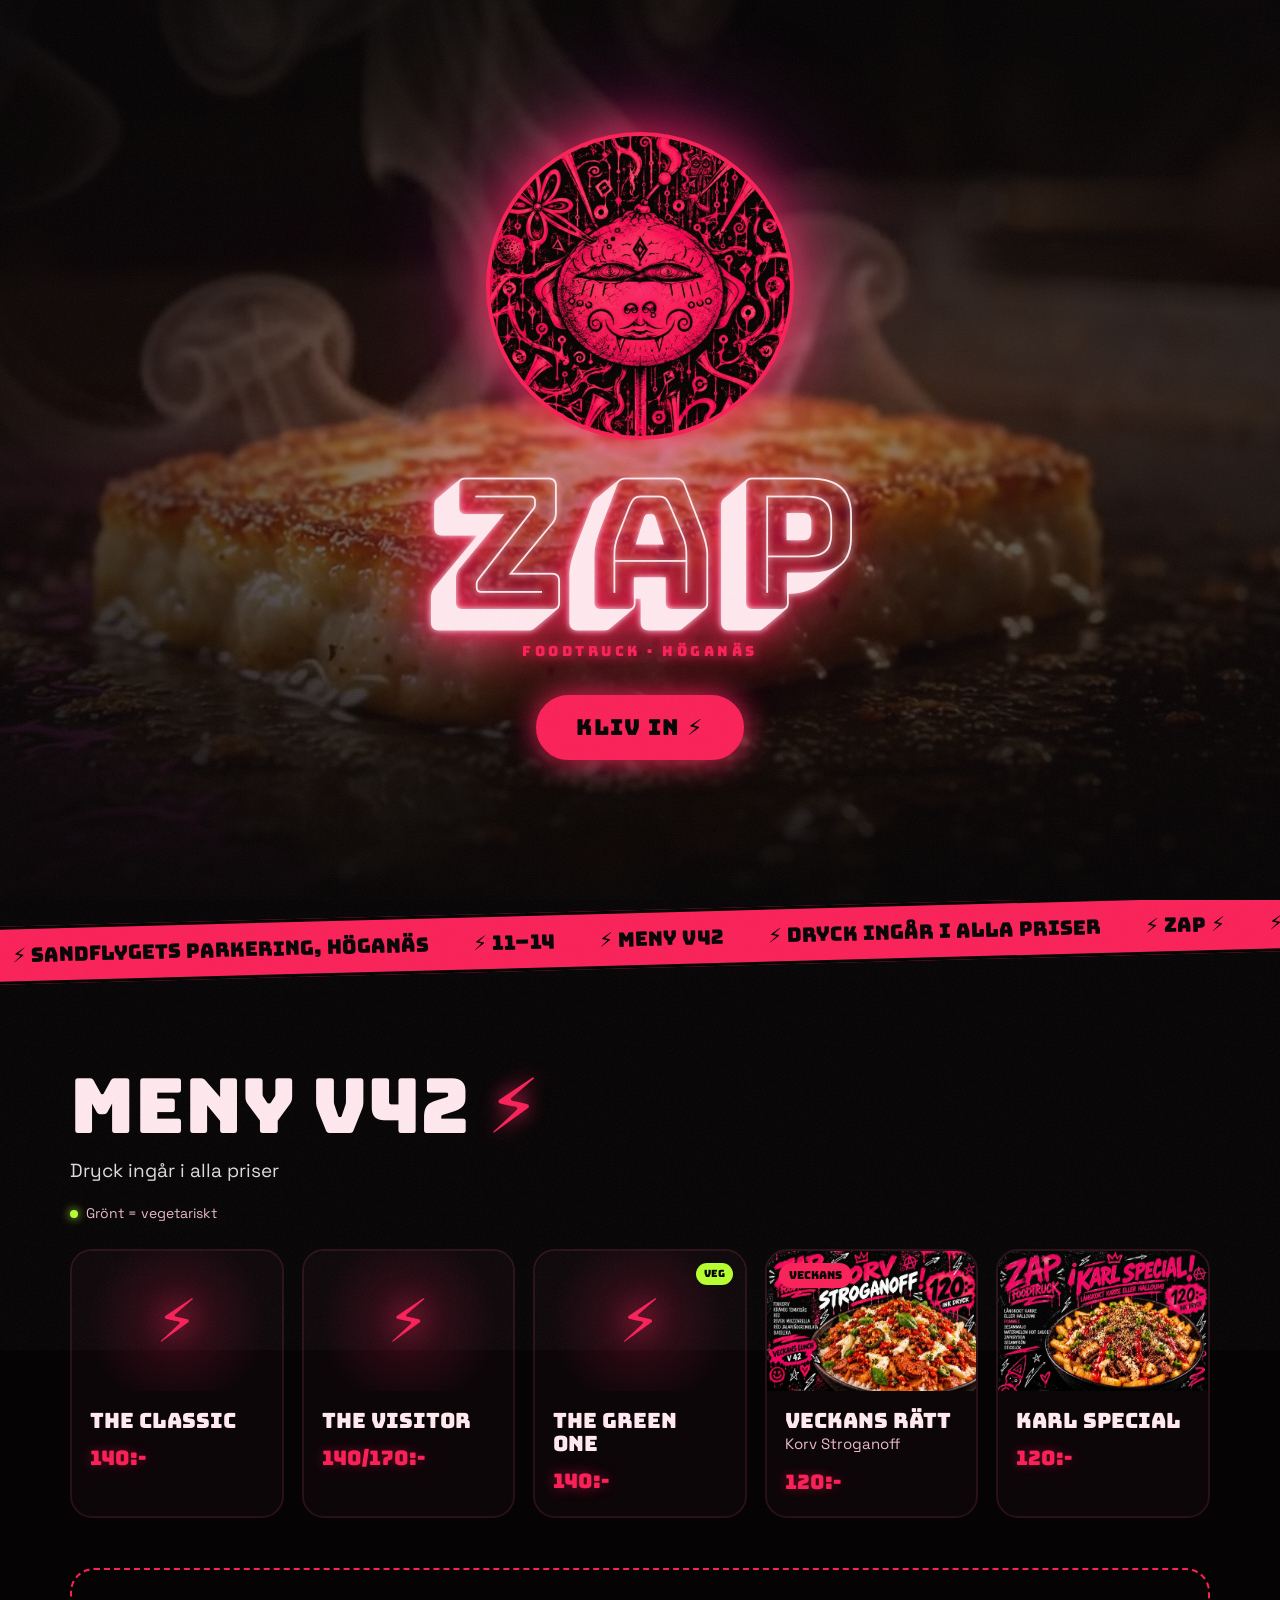
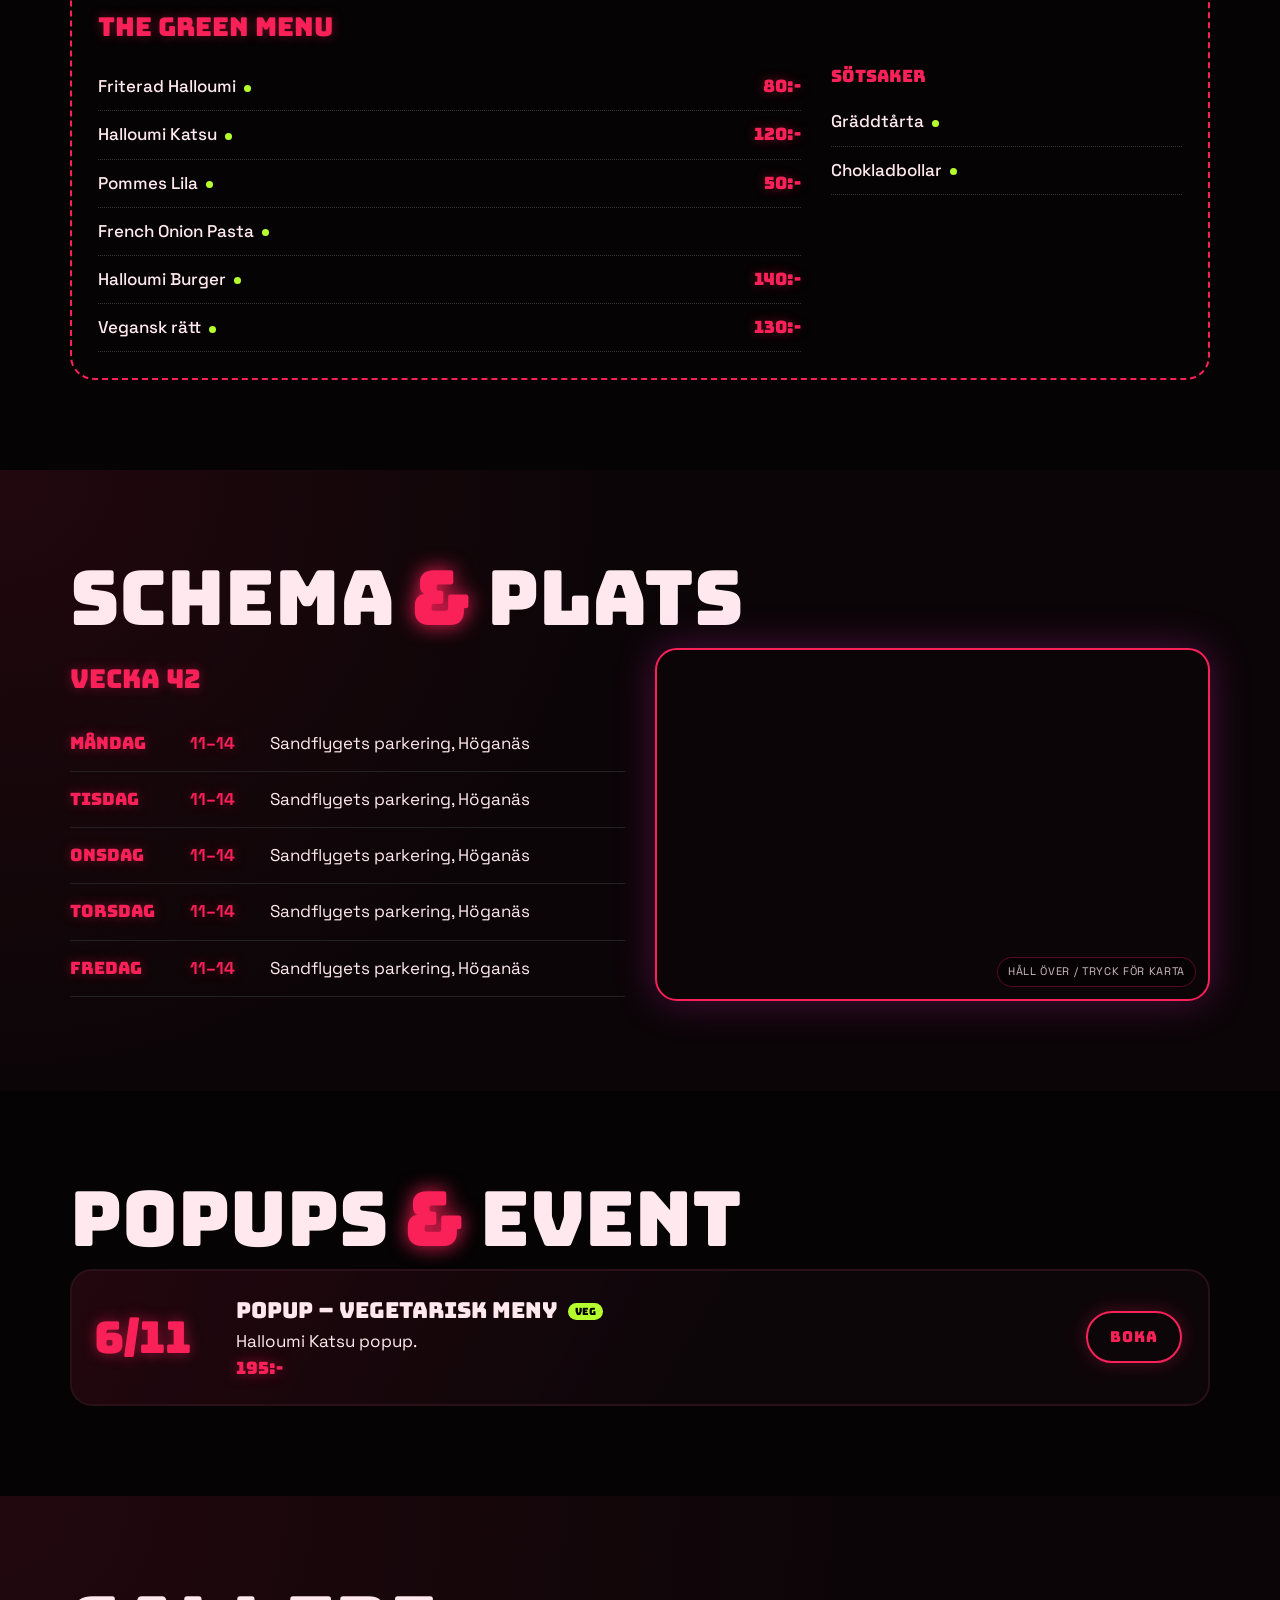
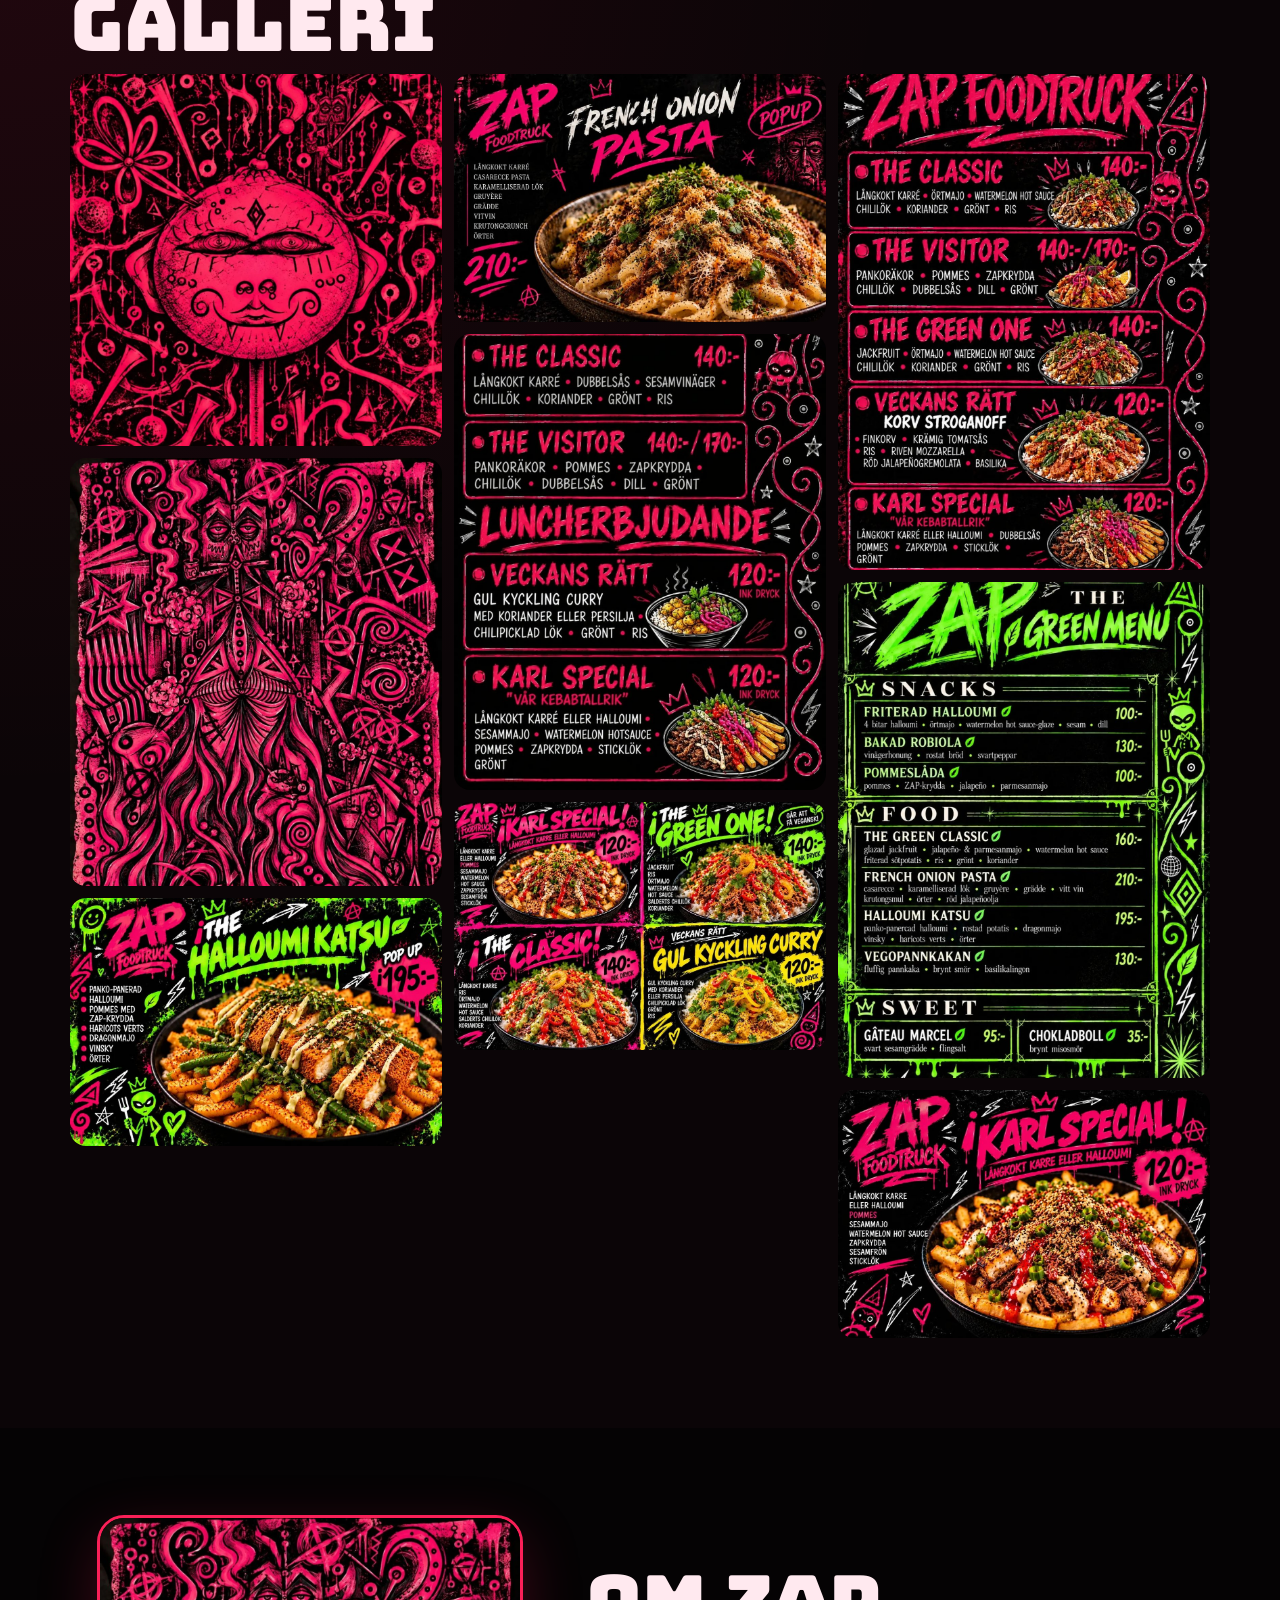
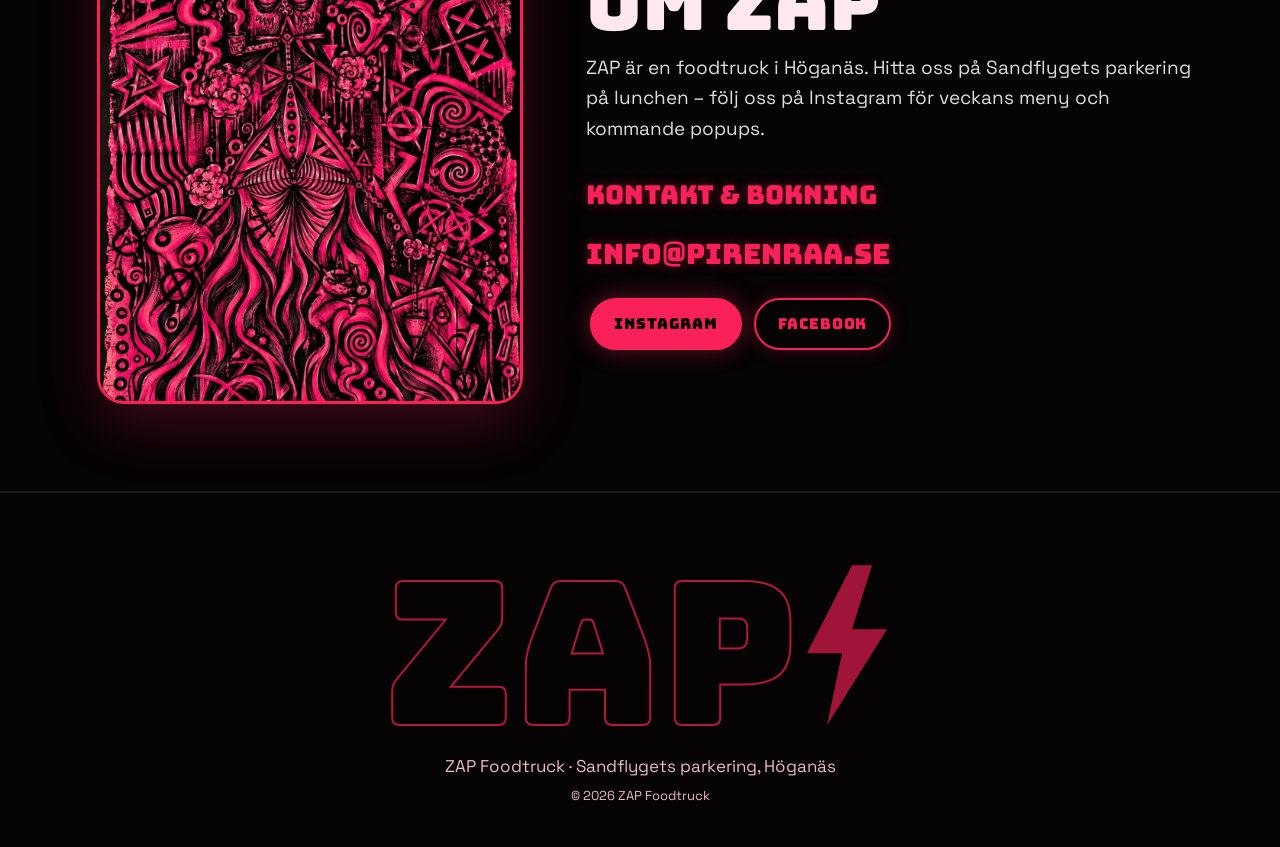
==== commit a8741b7a: "Introvideo (mp4+webm+poster) på splash i root och v2" ====
--- a/v2/index.html
+++ b/v2/index.html
@@ -11,14 +11,15 @@
 <link rel="apple-touch-icon" href="../img/apple-touch-icon.png">
 <link rel="preconnect" href="https://fonts.googleapis.com"><link rel="preconnect" href="https://fonts.gstatic.com" crossorigin>
 <link href="https://fonts.googleapis.com/css2?family=Bungee&family=Bungee+Shade&family=Space+Grotesk:wght@400;500;700&display=swap" rel="stylesheet">
-<link rel="stylesheet" href="../style.css?v=6"><link rel="stylesheet" href="v2.css?v=3">
+<link rel="stylesheet" href="../style.css?v=9"><link rel="stylesheet" href="v2.css?v=4">
 </head>
 <body class="locked">
 <div class="grain" aria-hidden="true"></div>
 
 <!-- 1. VÄLKOMSTSCEN -->
 <section id="intro" aria-label="Välkommen">
-  <video class="bgvid" autoplay muted loop playsinline poster="../img/post-logo-graphic.jpg" preload="none">
+  <video class="bgvid intro-vid" autoplay muted loop playsinline preload="auto" poster="../videos/intro-poster.jpg" disablepictureinpicture>
+    <source src="../videos/intro.webm" type="video/webm">
     <source src="../videos/intro.mp4" type="video/mp4">
   </video>
   <div class="intro-fallback" aria-hidden="true">
--- a/style.css
+++ b/style.css
@@ -144,3 +144,9 @@
 .foot-big .fb{display:inline-block;width:.5em;height:.8em;background:var(--pk);clip-path:polygon(55% 0,10% 55%,45% 55%,30% 100%,90% 40%,55% 40%,75% 0);font-size:0;vertical-align:baseline}
 .foot-big{font-size:clamp(60px,18vw,200px)}
 .nav-logo img{width:52px;height:52px;border-radius:50%;box-shadow:0 0 0 2px var(--pk),0 0 18px var(--pk);transition:transform .3s}.nav-logo img:hover{transform:rotate(-8deg) scale(1.08)}
+/* Introvideo */
+#intro .intro-vid{opacity:1;z-index:0;object-fit:cover}
+#intro .intro-fallback{z-index:1;background:radial-gradient(ellipse at 50% 45%,#05050533 0%,#050505aa 60%,#050505ee 100%),linear-gradient(180deg,#05050599 0%,#05050544 40%,#050505cc 100%)}
+#intro .intro-fallback img{display:none}
+#intro .bolts{z-index:2;position:absolute;inset:0}
+#intro .intro-inner{z-index:3}
--- a/v2/v2.css
+++ b/v2/v2.css
@@ -48,3 +48,4 @@
 .map-hint{position:absolute;right:12px;bottom:12px;z-index:3;font-size:11px;letter-spacing:.06em;text-transform:uppercase;color:var(--wh);background:#050304cc;border:1px solid #fa205866;padding:5px 10px;border-radius:99px;pointer-events:none;opacity:.8;transition:opacity .4s}
 @media(hover:hover){.map:hover iframe{filter:none;opacity:1}.map:hover .map-hint{opacity:0}.map:hover .map-cover{pointer-events:none}}
 .map.live iframe{filter:none;opacity:1}.map.live .map-hint{opacity:0}.map.live .map-cover{pointer-events:none}
+#intro .intro-fallback{background:radial-gradient(ellipse at 50% 45%,#05030422 0%,#050304aa 60%,#050304ee 100%),linear-gradient(180deg,#05030499 0%,#fa205812 45%,#050304cc 100%)}
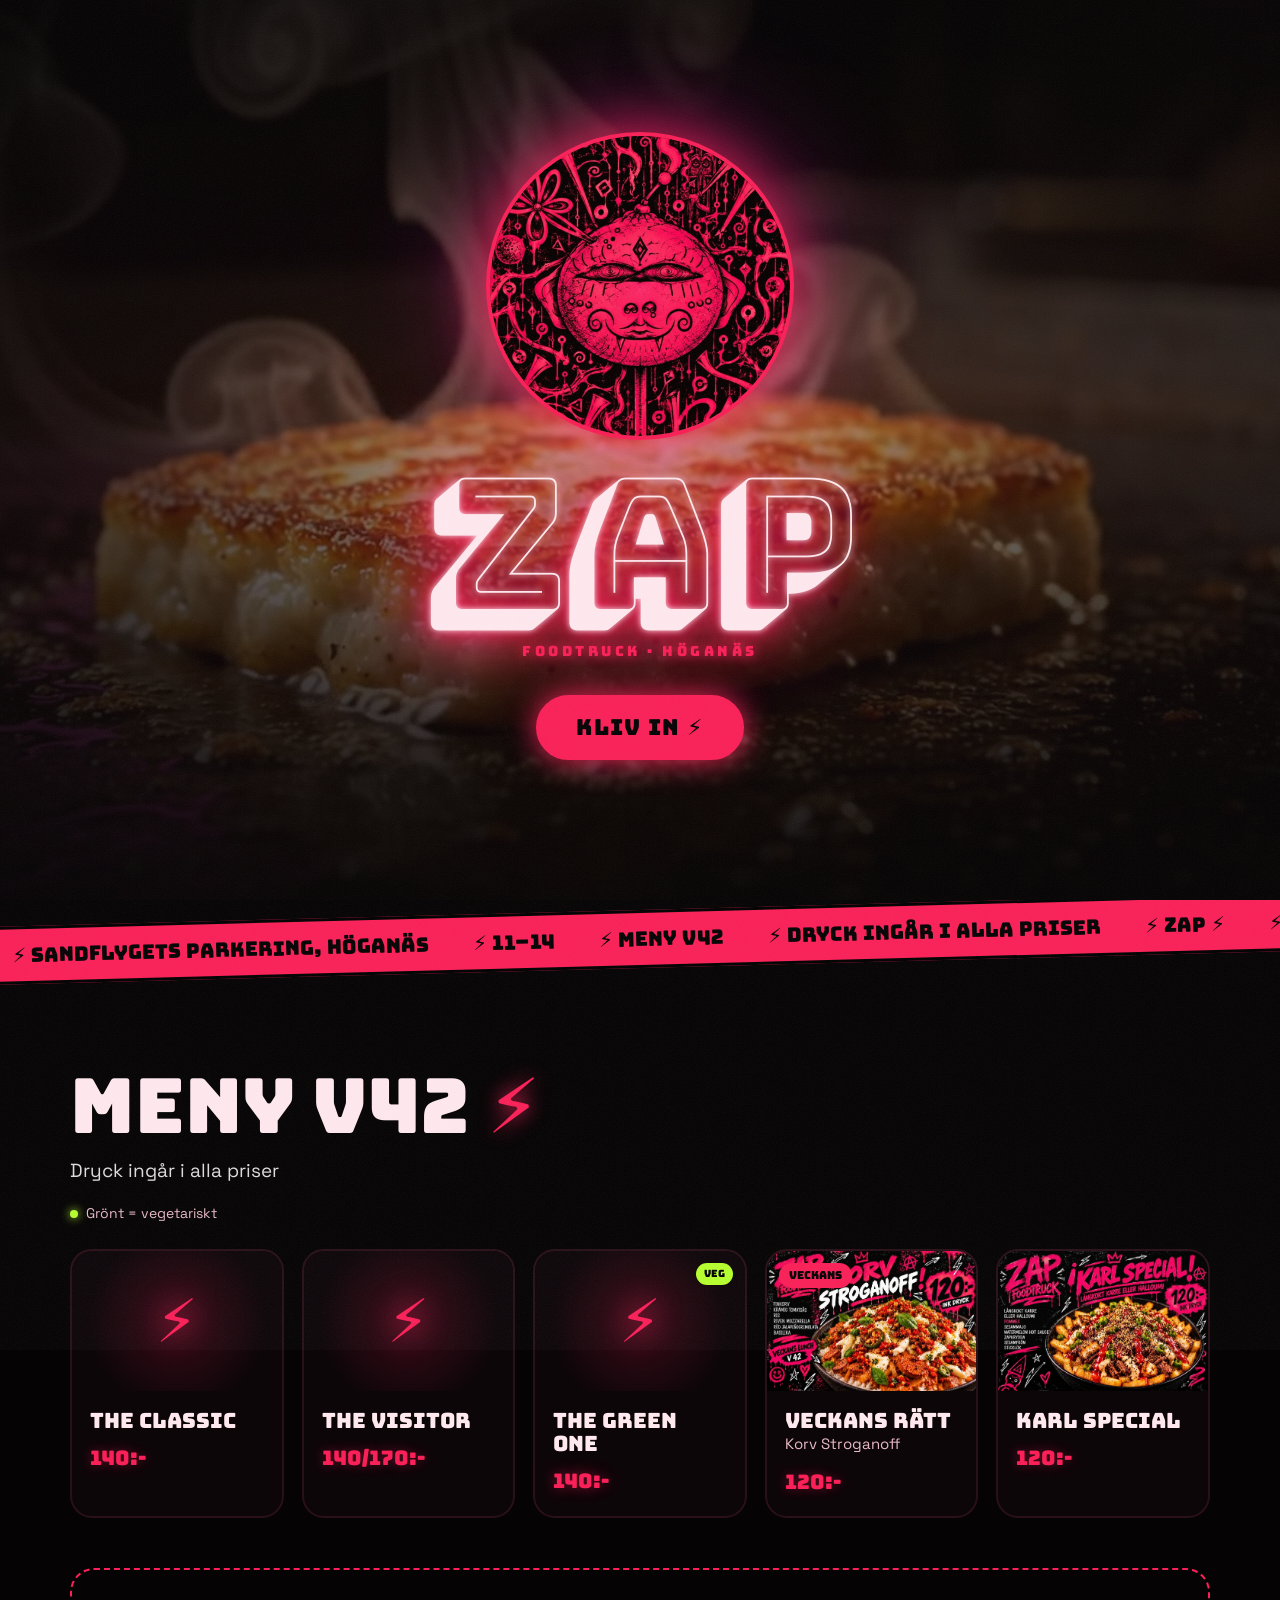
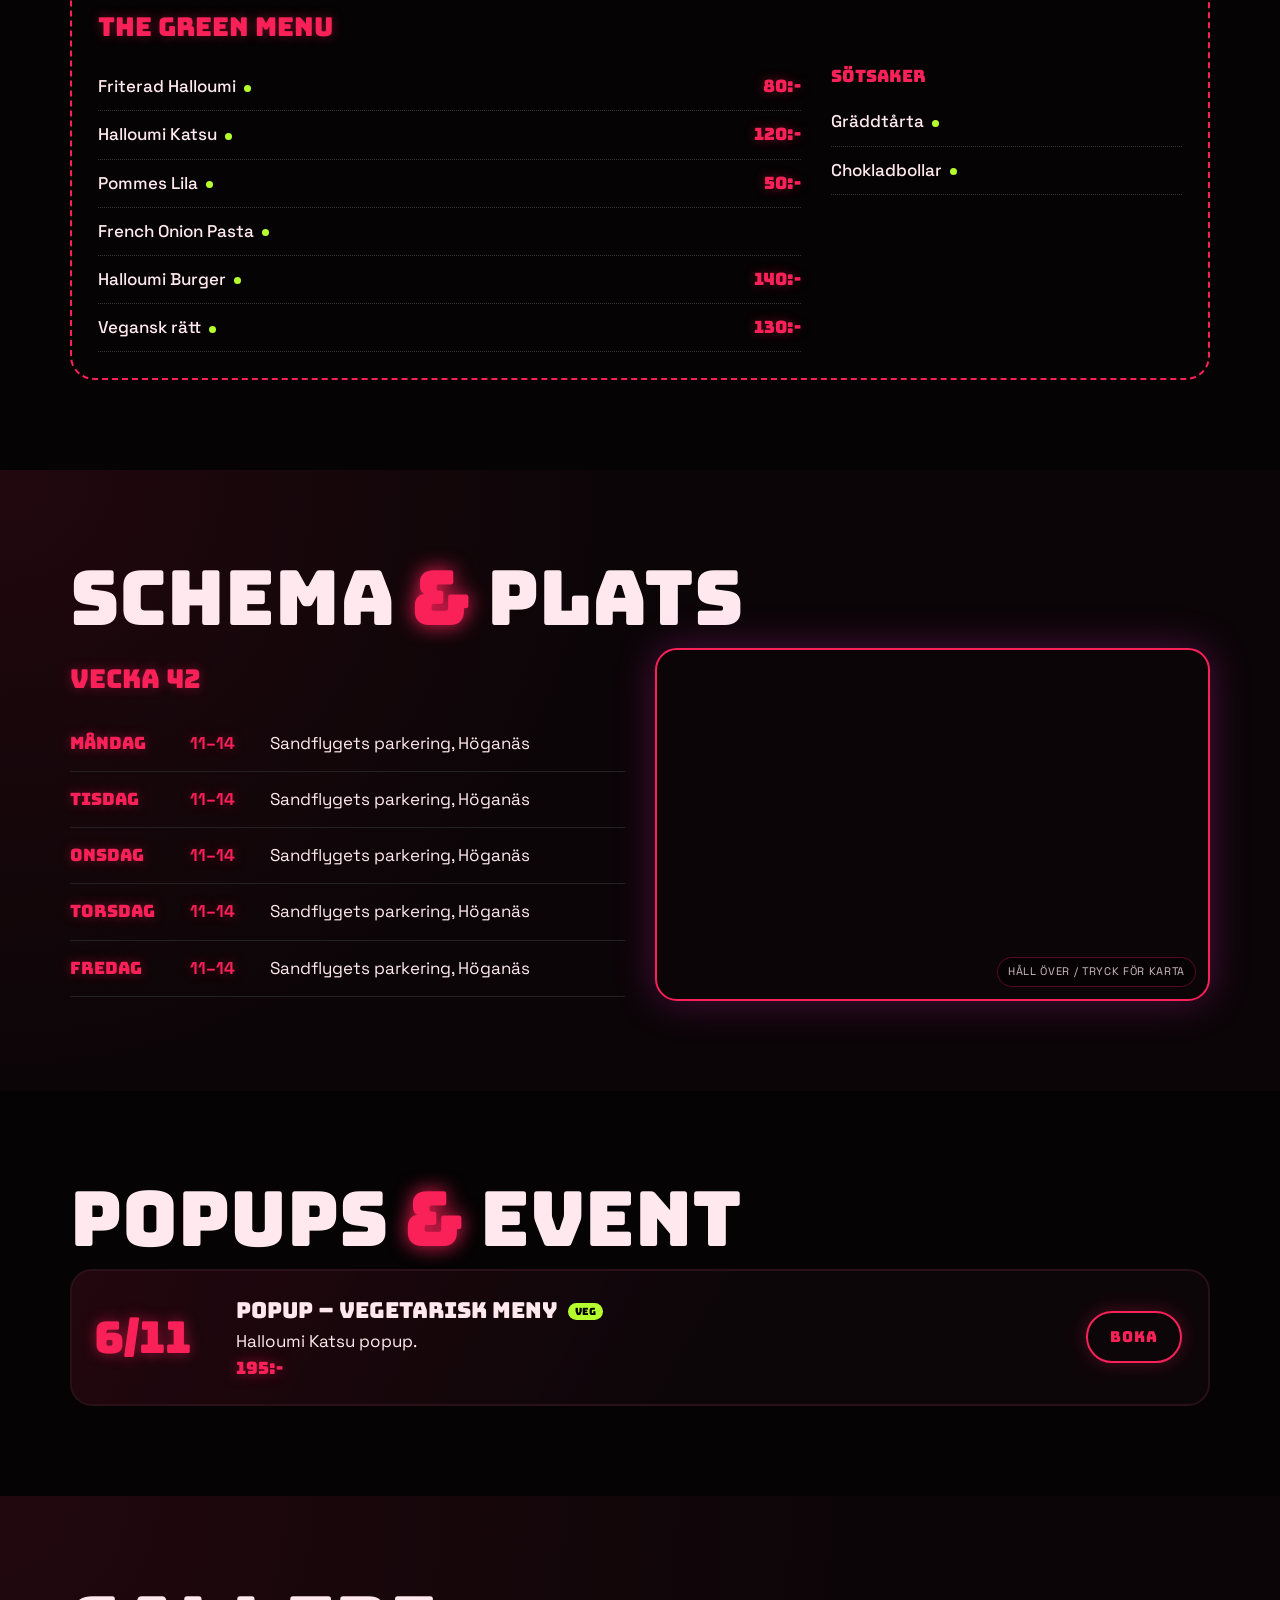
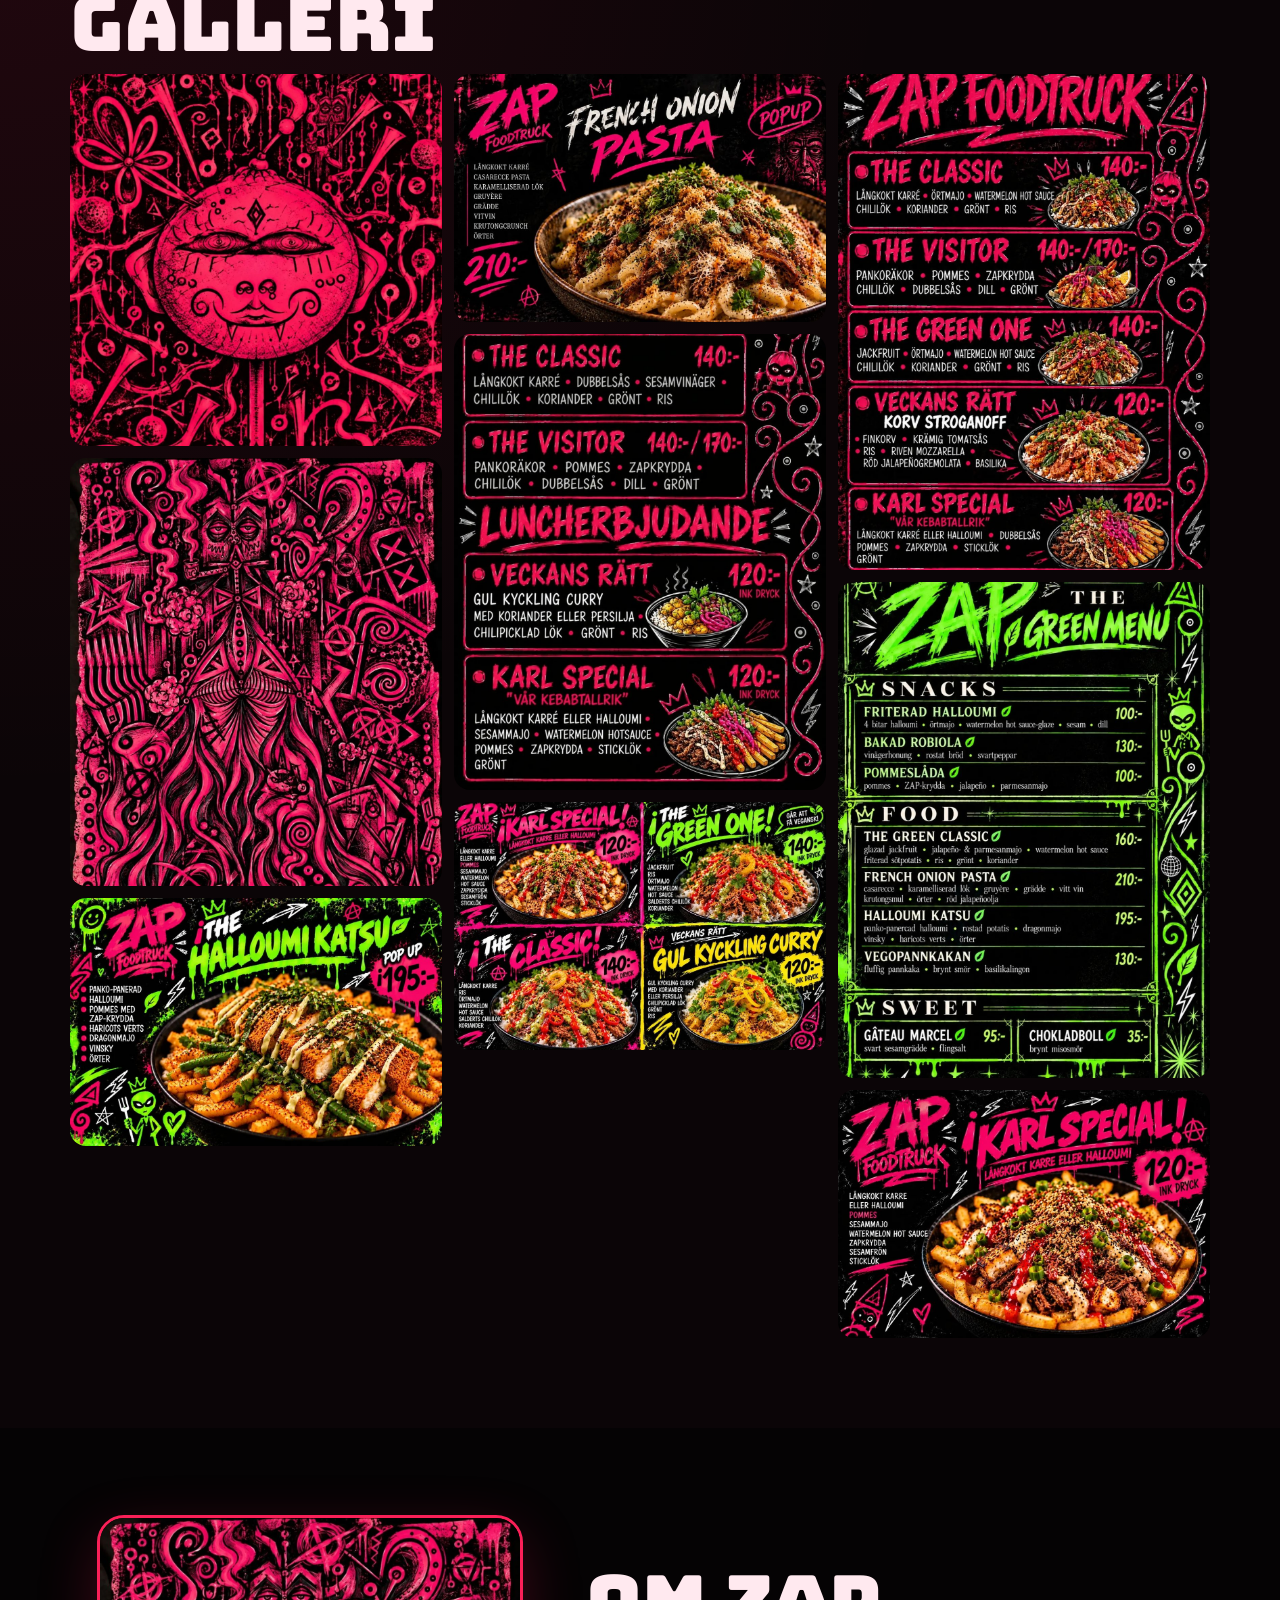
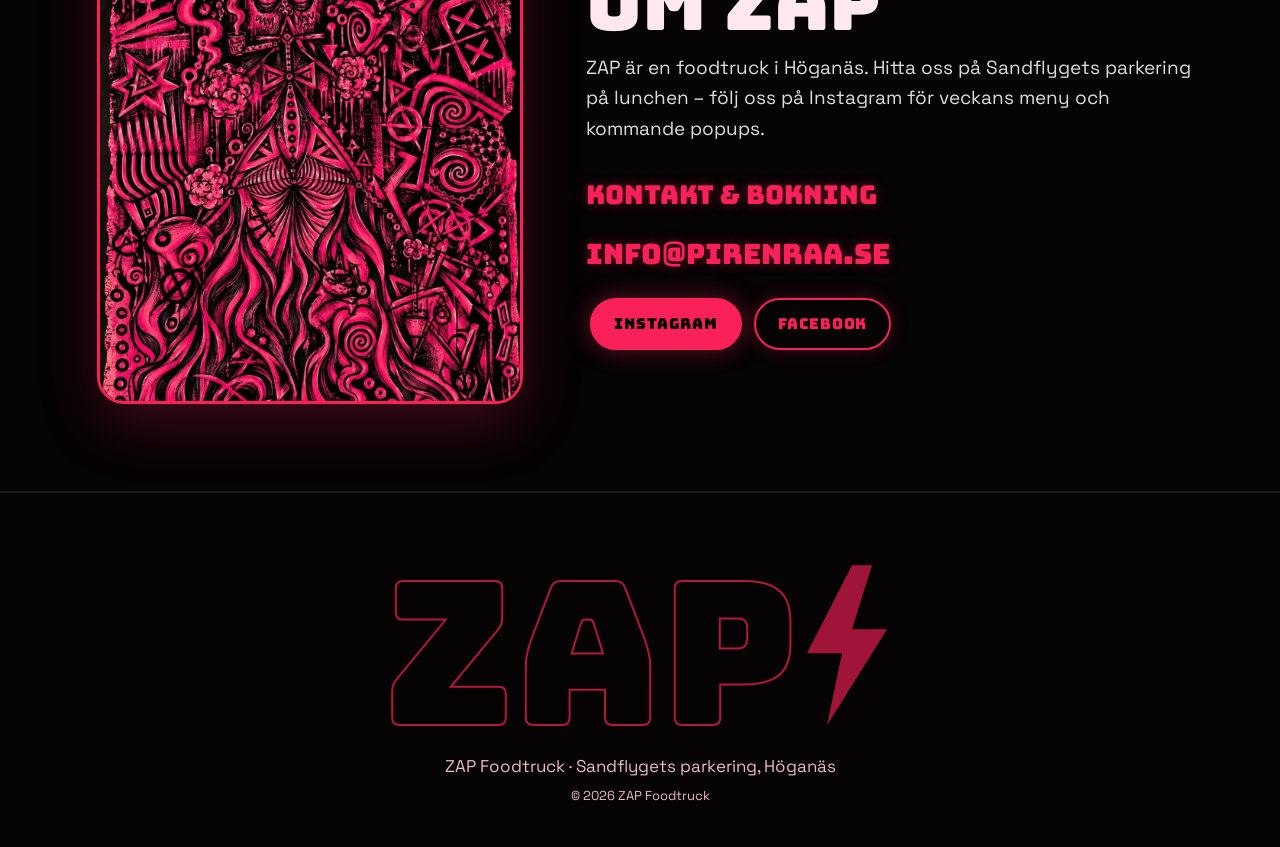
==== commit e6d704a0: "Ny logga/favicon: karaktären med pipan" ====
--- a/v2/index.html
+++ b/v2/index.html
@@ -6,12 +6,12 @@
 <title>ZAP Foodtruck – Höganäs</title>
 <meta name="description" content="ZAP Foodtruck – street food på Sandflygets parkering i Höganäs. Lunch 11–14.">
 <meta name="theme-color" content="#050505">
-<link rel="icon" type="image/png" sizes="32x32" href="../img/favicon-32.png">
-<link rel="icon" type="image/png" sizes="256x256" href="../img/logo-face-256.png">
-<link rel="apple-touch-icon" href="../img/apple-touch-icon.png">
+<link rel="icon" type="image/png" sizes="32x32" href="../img/favicon-32.png?v=2">
+<link rel="icon" type="image/png" sizes="256x256" href="../img/logo-char-256.png?v=2">
+<link rel="apple-touch-icon" href="../img/apple-touch-icon.png?v=2">
 <link rel="preconnect" href="https://fonts.googleapis.com"><link rel="preconnect" href="https://fonts.gstatic.com" crossorigin>
 <link href="https://fonts.googleapis.com/css2?family=Bungee&family=Bungee+Shade&family=Space+Grotesk:wght@400;500;700&display=swap" rel="stylesheet">
-<link rel="stylesheet" href="../style.css?v=9"><link rel="stylesheet" href="v2.css?v=4">
+<link rel="stylesheet" href="../style.css?v=10"><link rel="stylesheet" href="v2.css?v=5">
 </head>
 <body class="locked">
 <div class="grain" aria-hidden="true"></div>
@@ -35,7 +35,7 @@
 </section>
 
 <header class="nav">
-  <a href="#top" class="nav-logo"><img src="../img/logo-face-256.png" srcset="../img/logo-face-256.png 1x, ../img/logo-face-512.png 2x" alt="ZAP" width="52" height="52"></a>
+  <a href="#top" class="nav-logo"><img src="../img/logo-char-256.png?v=2" srcset="../img/logo-char-256.png 1x, ../img/logo-char-512.png 2x" alt="ZAP" width="52" height="52"></a>
   <nav><a href="#meny">Meny</a><a href="#schema">Schema</a><a href="#event">Popups</a><a href="#kontakt">Kontakt</a></nav>
 </header>
 
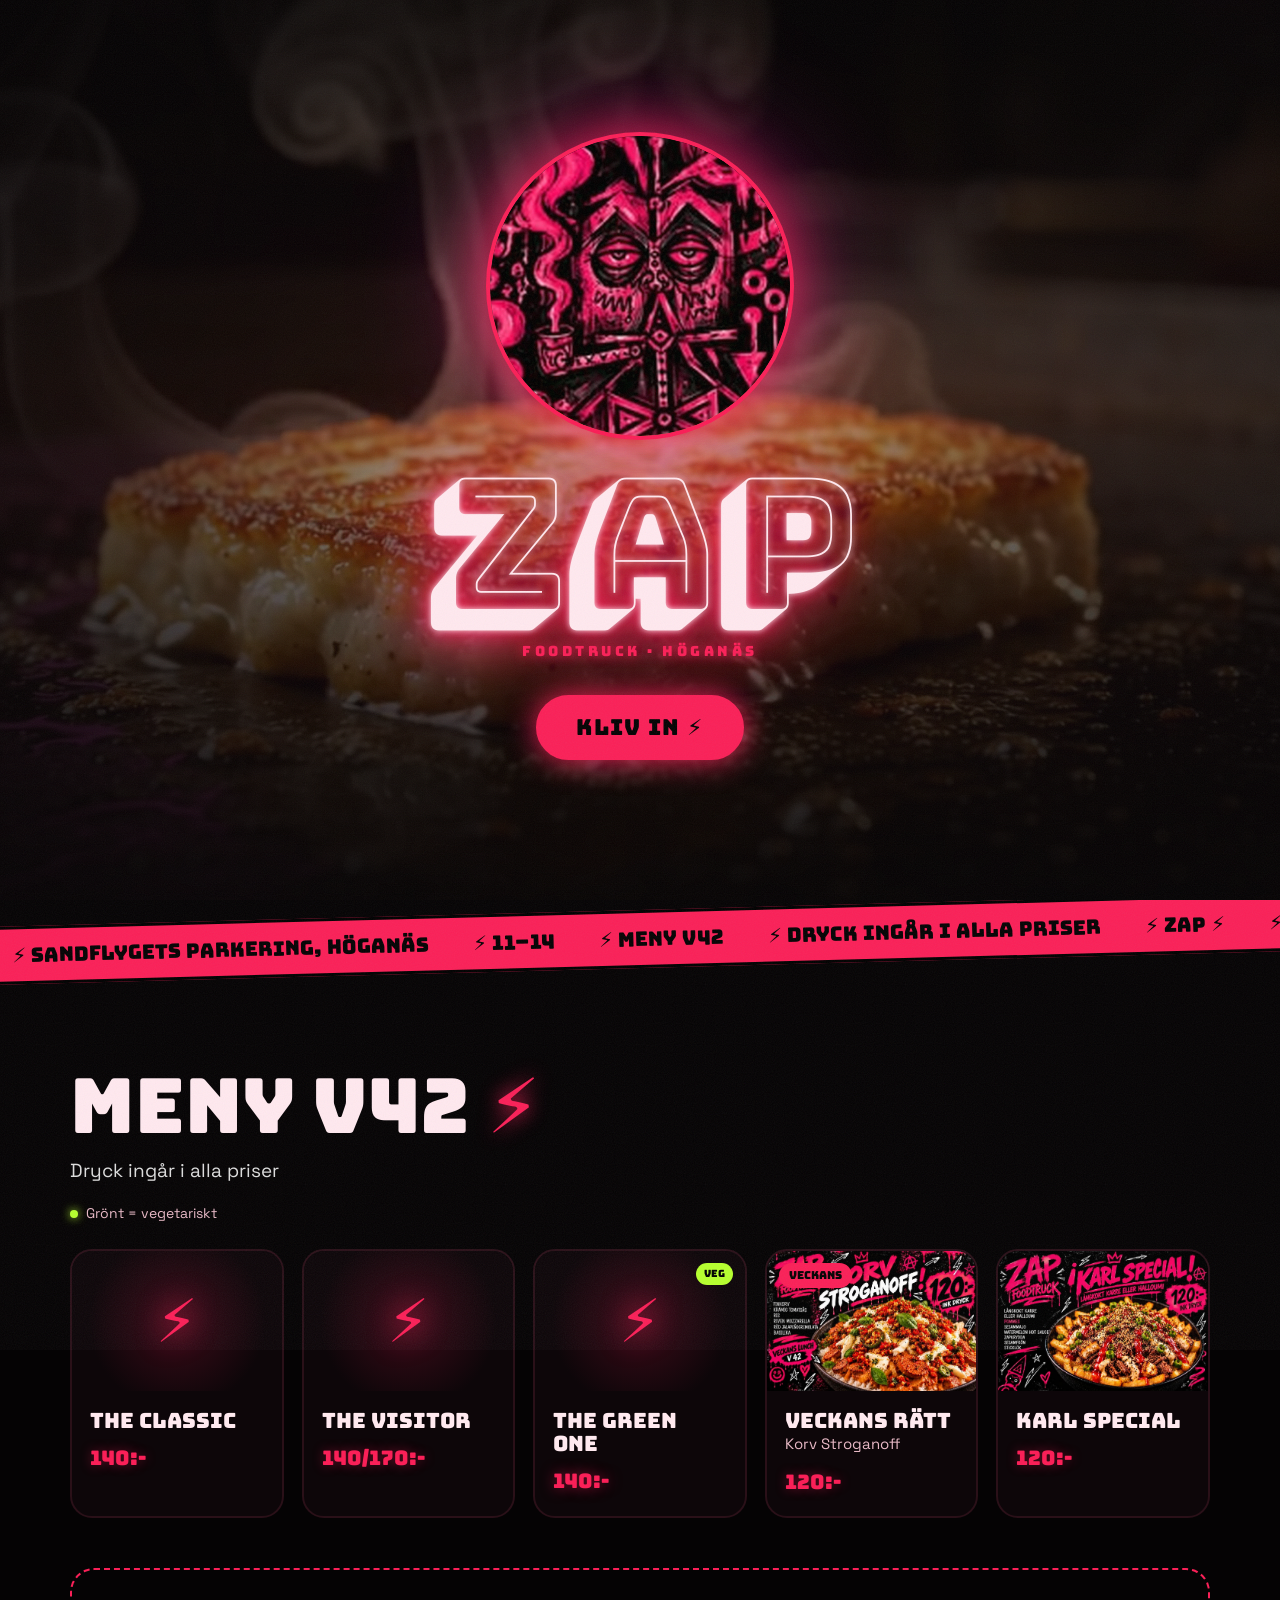
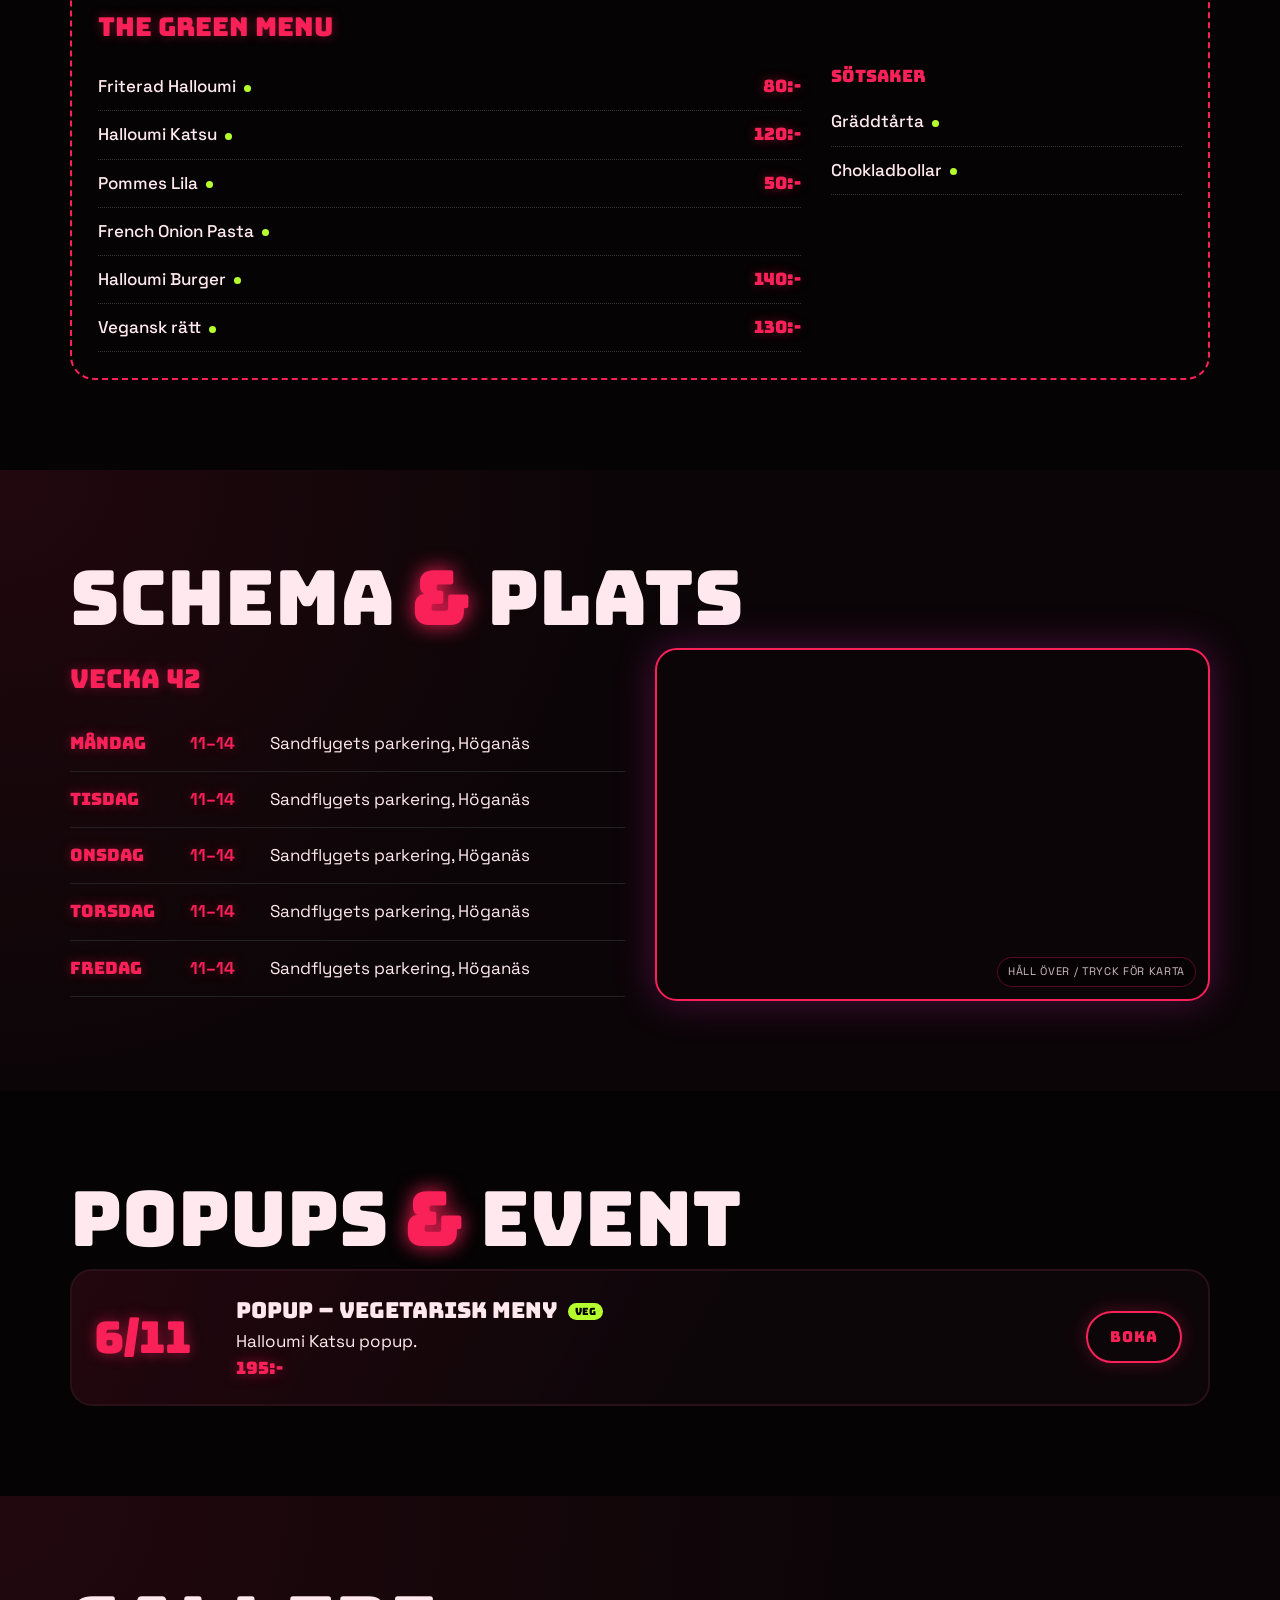
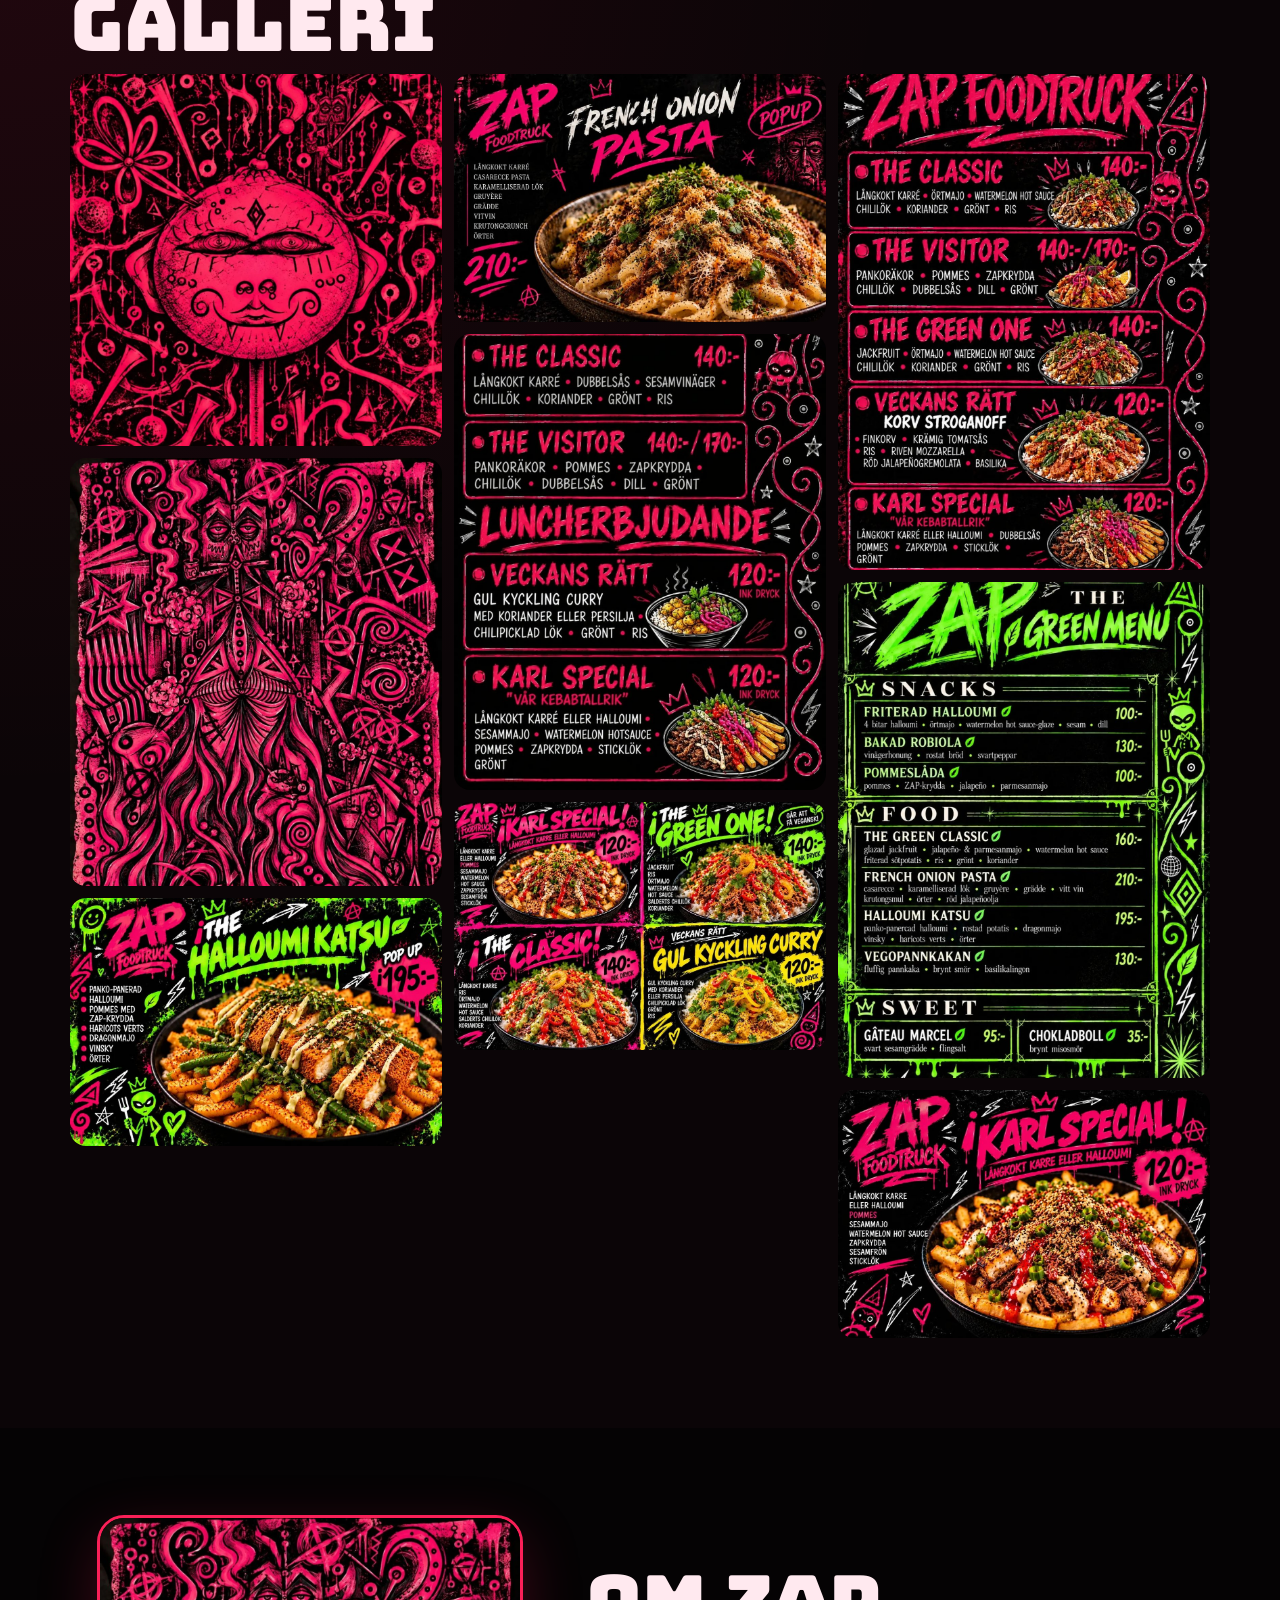
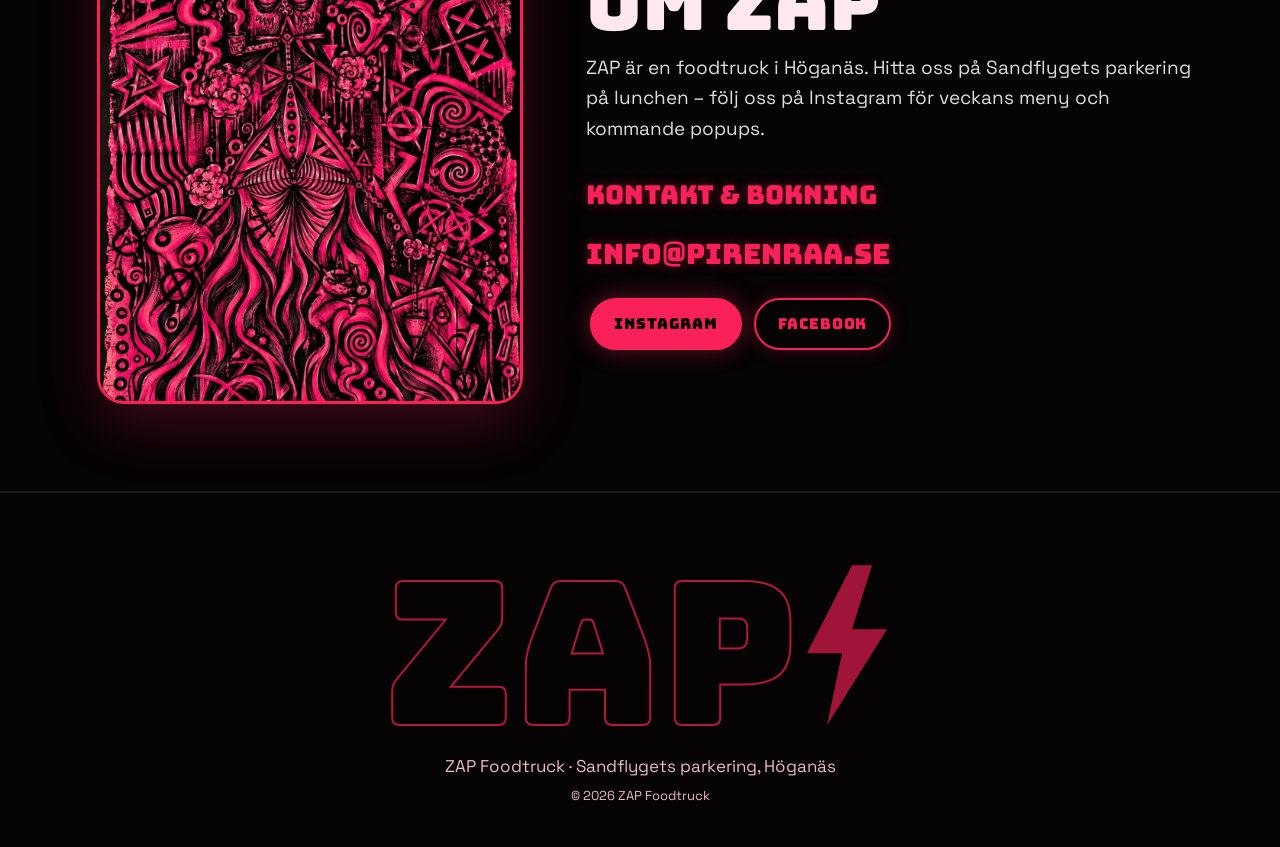
==== commit 7fac4ca0: "Ny karaktär på splash-logga, v2-hero och og:image" ====
--- a/v2/index.html
+++ b/v2/index.html
@@ -5,13 +5,14 @@
 <meta name="viewport" content="width=device-width,initial-scale=1">
 <title>ZAP Foodtruck – Höganäs</title>
 <meta name="description" content="ZAP Foodtruck – street food på Sandflygets parkering i Höganäs. Lunch 11–14.">
+<meta property="og:title" content="ZAP Foodtruck – Höganäs"><meta property="og:image" content="https://wxkrman.github.io/zap-foodtruck/img/zap-character.jpg">
 <meta name="theme-color" content="#050505">
 <link rel="icon" type="image/png" sizes="32x32" href="../img/favicon-32.png?v=2">
 <link rel="icon" type="image/png" sizes="256x256" href="../img/logo-char-256.png?v=2">
 <link rel="apple-touch-icon" href="../img/apple-touch-icon.png?v=2">
 <link rel="preconnect" href="https://fonts.googleapis.com"><link rel="preconnect" href="https://fonts.gstatic.com" crossorigin>
 <link href="https://fonts.googleapis.com/css2?family=Bungee&family=Bungee+Shade&family=Space+Grotesk:wght@400;500;700&display=swap" rel="stylesheet">
-<link rel="stylesheet" href="../style.css?v=10"><link rel="stylesheet" href="v2.css?v=5">
+<link rel="stylesheet" href="../style.css?v=11"><link rel="stylesheet" href="v2.css?v=7">
 </head>
 <body class="locked">
 <div class="grain" aria-hidden="true"></div>
@@ -23,11 +24,11 @@
     <source src="../videos/intro.mp4" type="video/mp4">
   </video>
   <div class="intro-fallback" aria-hidden="true">
-    <img src="../img/post-logo-graphic.jpg" alt="">
+    <img src="../img/zap-character.jpg" alt="">
   </div>
   <div class="bolts" aria-hidden="true"><i></i><i></i><i></i><i></i></div>
   <div class="intro-inner">
-    <img class="intro-logo" src="../img/post-logo-graphic.jpg" alt="ZAP logga">
+    <img class="intro-logo" src="../img/logo-char-512.png" alt="ZAP logga">
     <h1 class="neon">ZAP</h1>
     <p class="kicker">Foodtruck · Höganäs</p>
     <button id="enter" class="btn btn-big">KLIV IN <span>⚡</span></button>
@@ -42,7 +43,7 @@
 <main id="top">
   <!-- 2. HERO -->
   <section class="hero">
-    <video class="bgvid" autoplay muted loop playsinline poster="../img/post-logo-graphic.jpg" preload="none">
+    <video class="bgvid" autoplay muted loop playsinline preload="none">
       <source src="../videos/hero.mp4" type="video/mp4">
     </video>
     <div class="hero-shade"></div>
--- a/style.css
+++ b/style.css
@@ -150,3 +150,4 @@
 #intro .intro-fallback img{display:none}
 #intro .bolts{z-index:2;position:absolute;inset:0}
 #intro .intro-inner{z-index:3}
+.intro-logo{object-fit:cover;aspect-ratio:1}
--- a/v2/v2.css
+++ b/v2/v2.css
@@ -1,7 +1,8 @@
 /* V2 – strikt tvåfärgad: svart + ZAP-rosa */
 :root{--pk:#fa2058;--gr:#fa2058;--wh:#ffe9ef;--mu:#e8b9c6;--bk:#050304;--bk2:#0b0507}
 body{color:var(--wh)}
-.hero{background:#050304 url(../img/post-logo-graphic.jpg) center/cover}
+.hero{background:#050304 url(../img/zap-character.jpg) center 12%/cover no-repeat}
+.hero .bgvid{object-position:center 12%}
 .hero .bgvid{opacity:.9;filter:none}
 .hero-shade{background:linear-gradient(90deg,#050304ee 0%,#05030499 55%,#05030433 100%),linear-gradient(180deg,#05030466 0%,transparent 40%,#050304 100%)}
 .hero-title{color:var(--wh)}
@@ -49,3 +50,5 @@
 @media(hover:hover){.map:hover iframe{filter:none;opacity:1}.map:hover .map-hint{opacity:0}.map:hover .map-cover{pointer-events:none}}
 .map.live iframe{filter:none;opacity:1}.map.live .map-hint{opacity:0}.map.live .map-cover{pointer-events:none}
 #intro .intro-fallback{background:radial-gradient(ellipse at 50% 45%,#05030422 0%,#050304aa 60%,#050304ee 100%),linear-gradient(180deg,#05030499 0%,#fa205812 45%,#050304cc 100%)}
+@media(min-width:800px){.hero{background-size:auto 150%;background-position:right 6% top 0}
+.hero-shade{background:linear-gradient(90deg,#050304 0%,#050304ee 35%,#05030466 65%,#05030422 100%),linear-gradient(180deg,#05030466 0%,transparent 35%,#050304 100%)}}
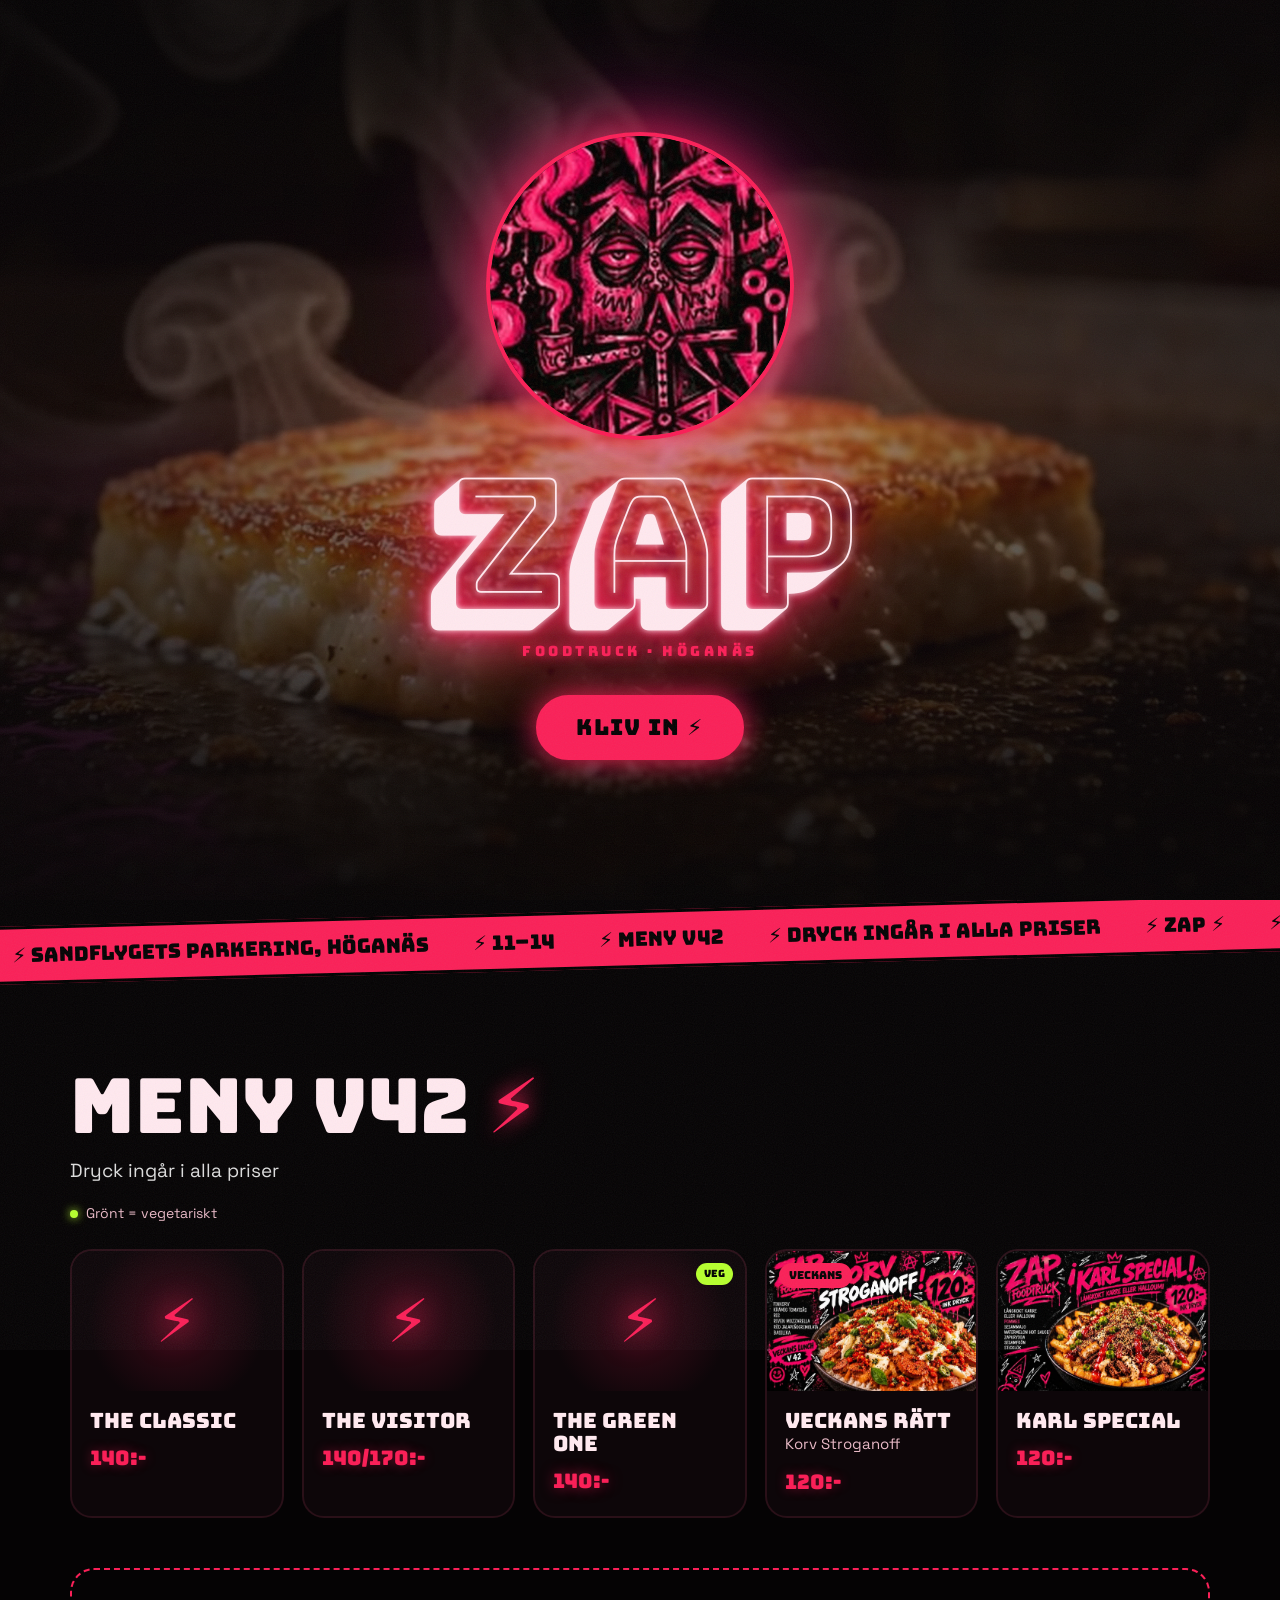
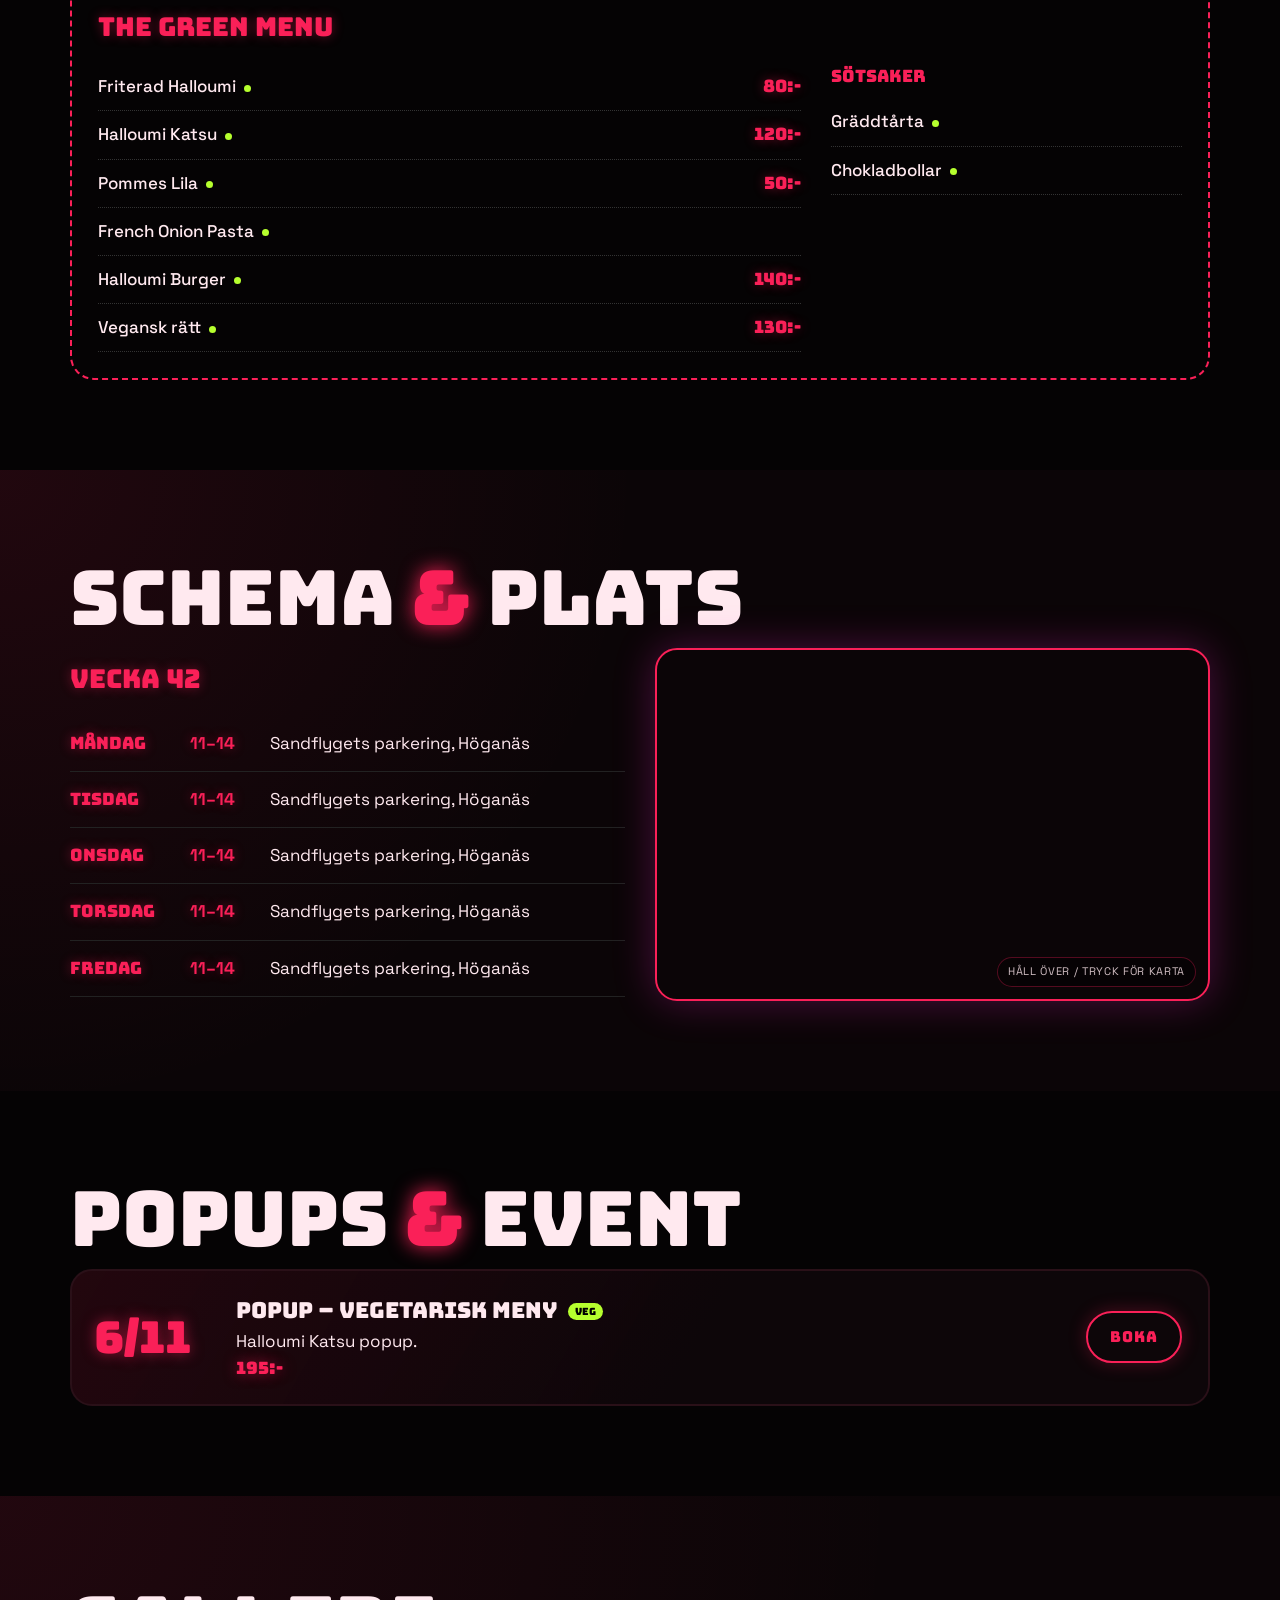
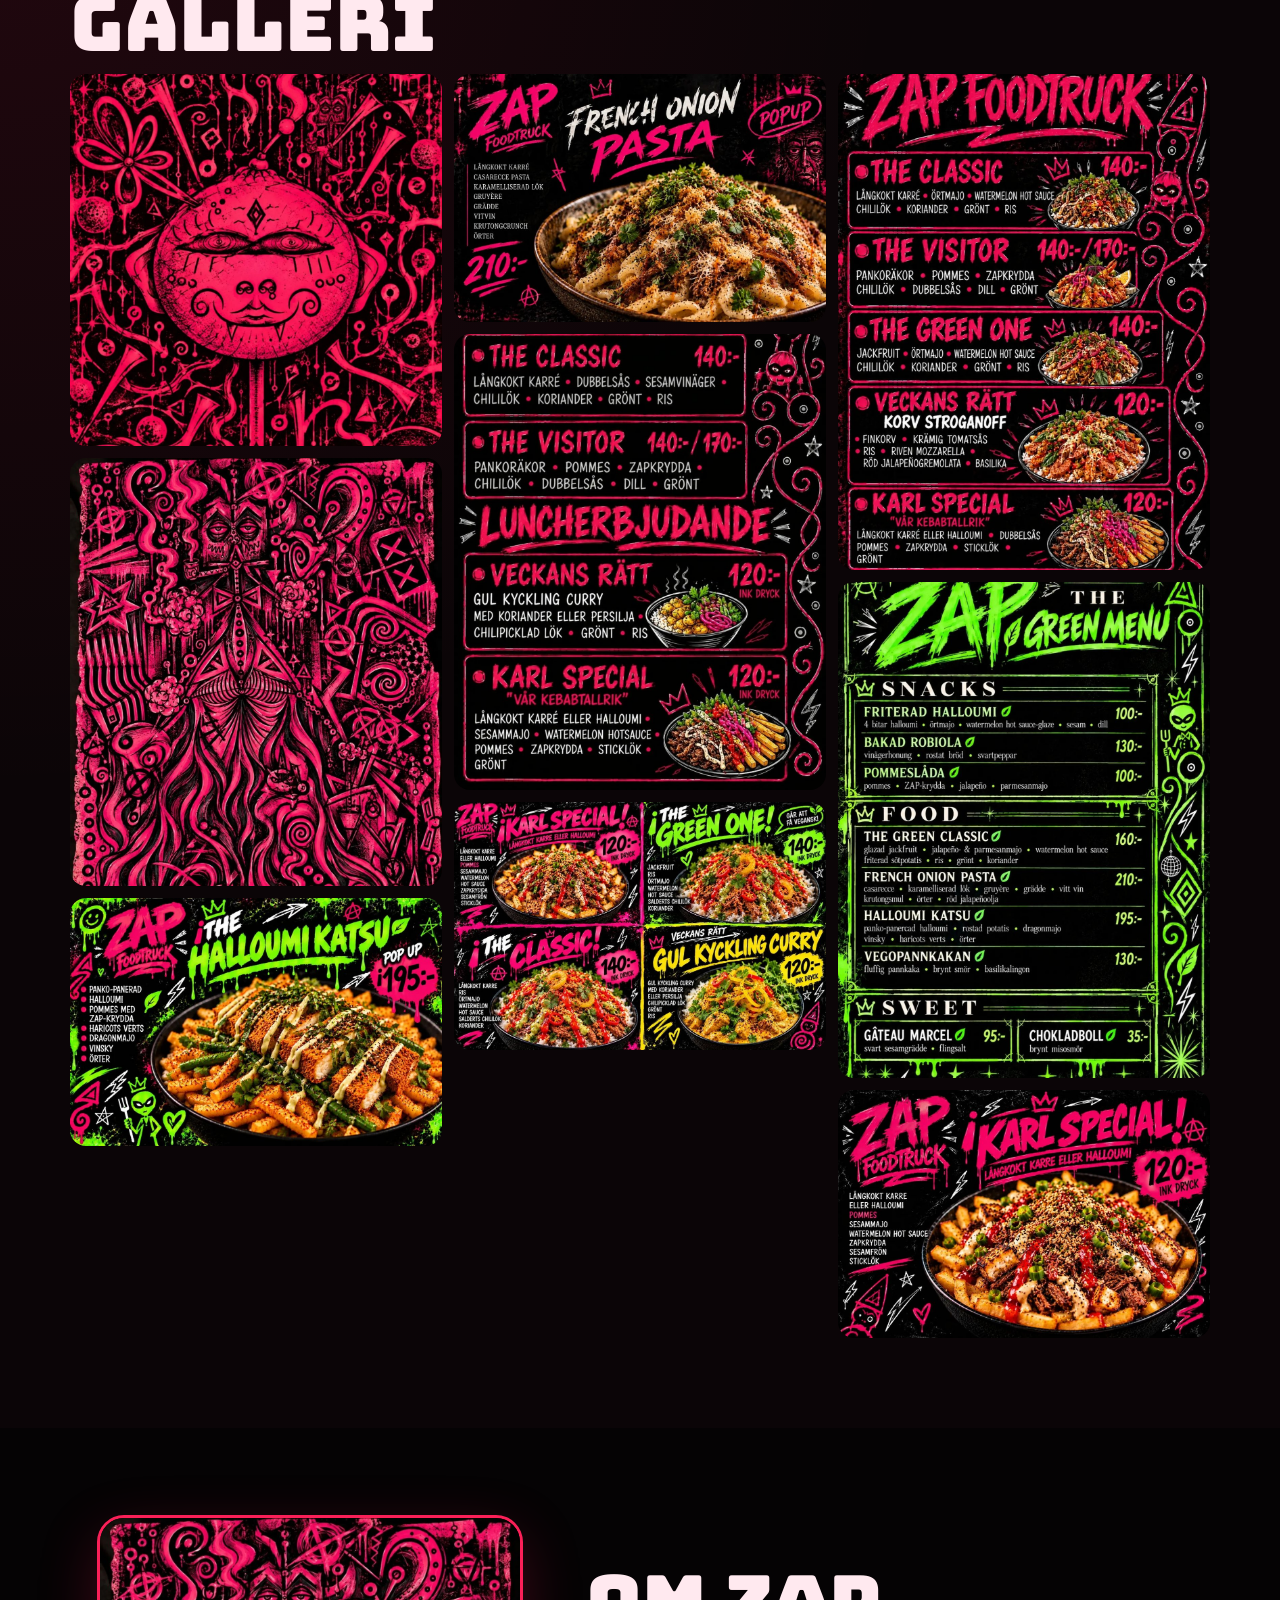
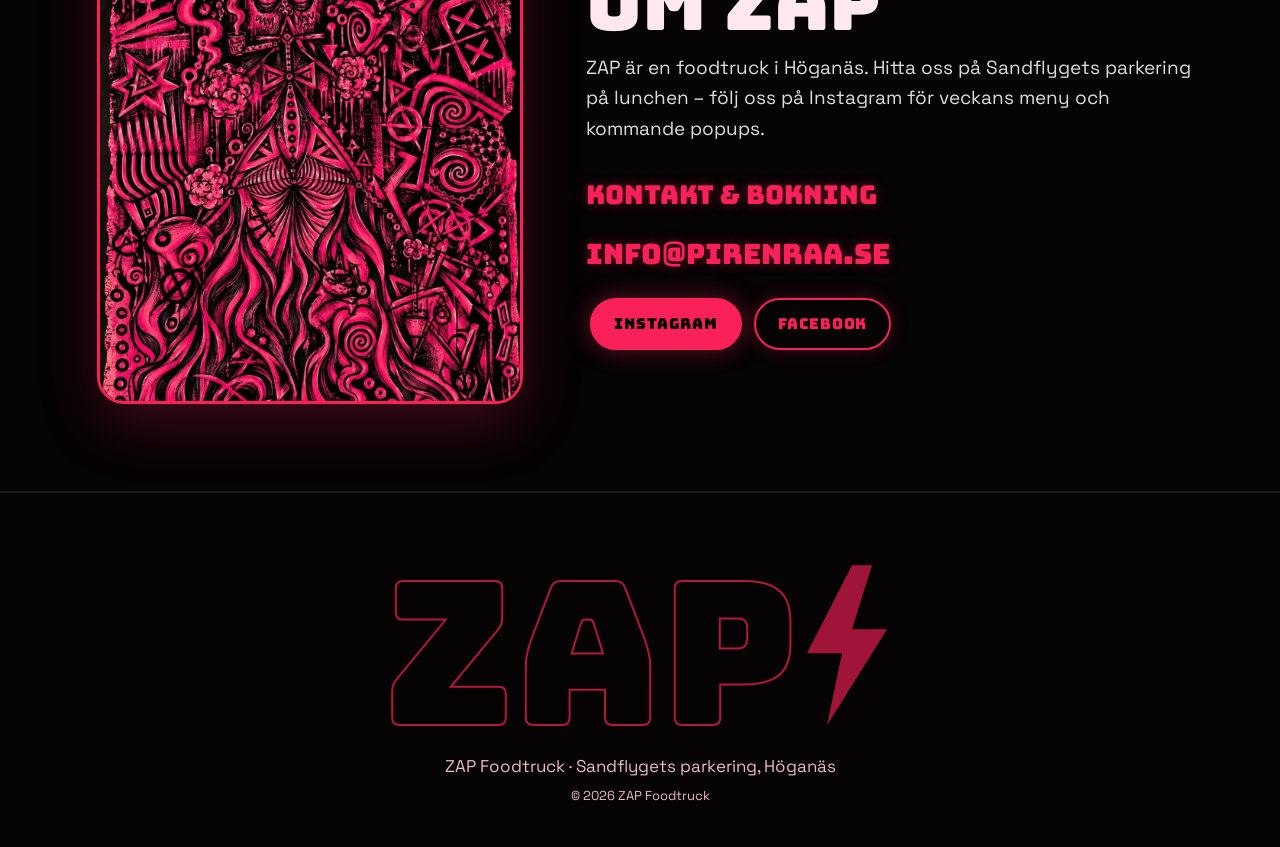
==== commit bb866c27: "v2: introvideon som hero-bakgrund" ====
--- a/v2/index.html
+++ b/v2/index.html
@@ -12,7 +12,7 @@
 <link rel="apple-touch-icon" href="../img/apple-touch-icon.png?v=2">
 <link rel="preconnect" href="https://fonts.googleapis.com"><link rel="preconnect" href="https://fonts.gstatic.com" crossorigin>
 <link href="https://fonts.googleapis.com/css2?family=Bungee&family=Bungee+Shade&family=Space+Grotesk:wght@400;500;700&display=swap" rel="stylesheet">
-<link rel="stylesheet" href="../style.css?v=11"><link rel="stylesheet" href="v2.css?v=7">
+<link rel="stylesheet" href="../style.css?v=11"><link rel="stylesheet" href="v2.css?v=8">
 </head>
 <body class="locked">
 <div class="grain" aria-hidden="true"></div>
@@ -43,8 +43,9 @@
 <main id="top">
   <!-- 2. HERO -->
   <section class="hero">
-    <video class="bgvid" autoplay muted loop playsinline preload="none">
-      <source src="../videos/hero.mp4" type="video/mp4">
+    <video class="bgvid hero-vid" autoplay muted loop playsinline preload="auto" poster="../videos/intro-poster.jpg" disablepictureinpicture>
+      <source src="../videos/intro.webm" type="video/webm">
+      <source src="../videos/intro.mp4" type="video/mp4">
     </video>
     <div class="hero-shade"></div>
     <div class="hero-inner">
--- a/v2/v2.css
+++ b/v2/v2.css
@@ -52,3 +52,8 @@
 #intro .intro-fallback{background:radial-gradient(ellipse at 50% 45%,#05030422 0%,#050304aa 60%,#050304ee 100%),linear-gradient(180deg,#05030499 0%,#fa205812 45%,#050304cc 100%)}
 @media(min-width:800px){.hero{background-size:auto 150%;background-position:right 6% top 0}
 .hero-shade{background:linear-gradient(90deg,#050304 0%,#050304ee 35%,#05030466 65%,#05030422 100%),linear-gradient(180deg,#05030466 0%,transparent 35%,#050304 100%)}}
+/* Hero = introvideon */
+.hero,.hero{background:#050304 url(../videos/intro-poster.jpg) center/cover no-repeat}
+@media(min-width:800px){.hero{background-size:cover;background-position:center}}
+.hero .hero-vid{opacity:1;object-fit:cover;object-position:center;transform:none}
+.hero-shade{background:linear-gradient(90deg,#050304ee 0%,#050304aa 45%,#05030455 100%),linear-gradient(180deg,#05030488 0%,#fa205810 50%,#050304 100%)}
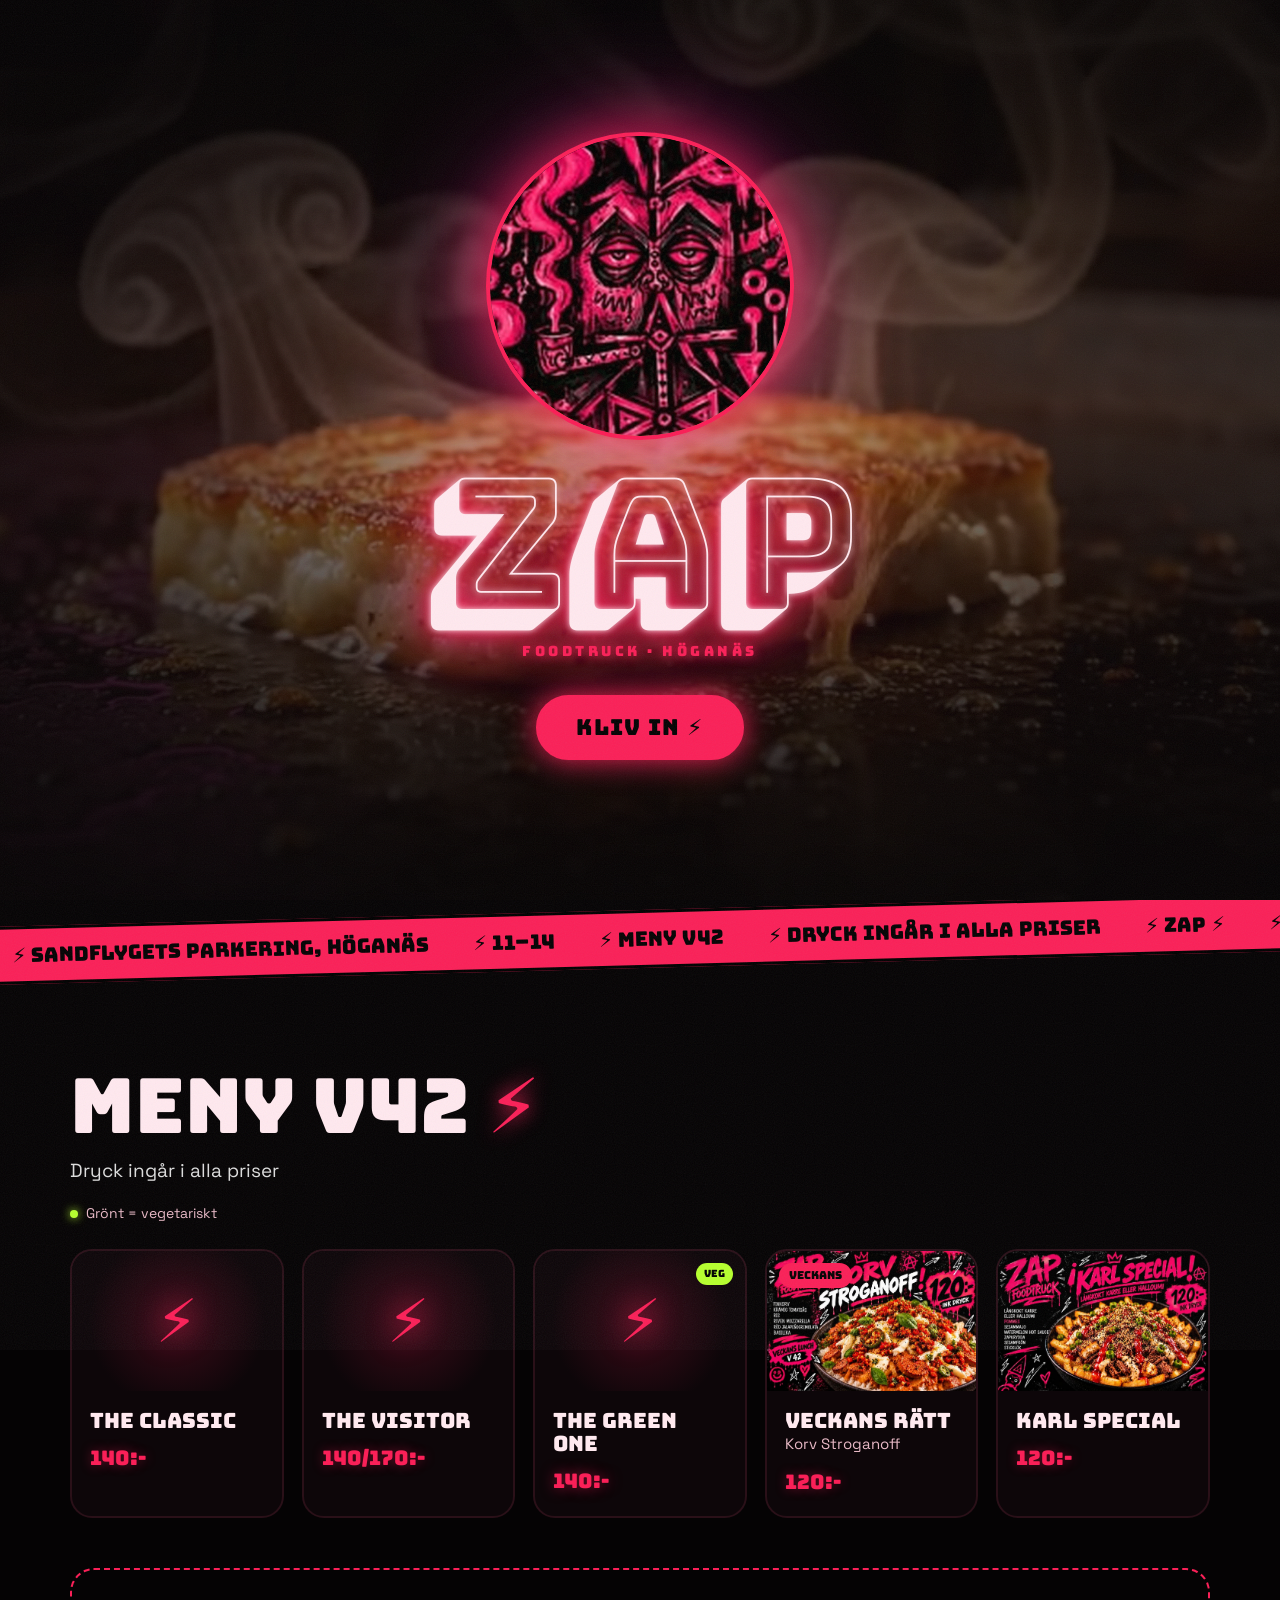
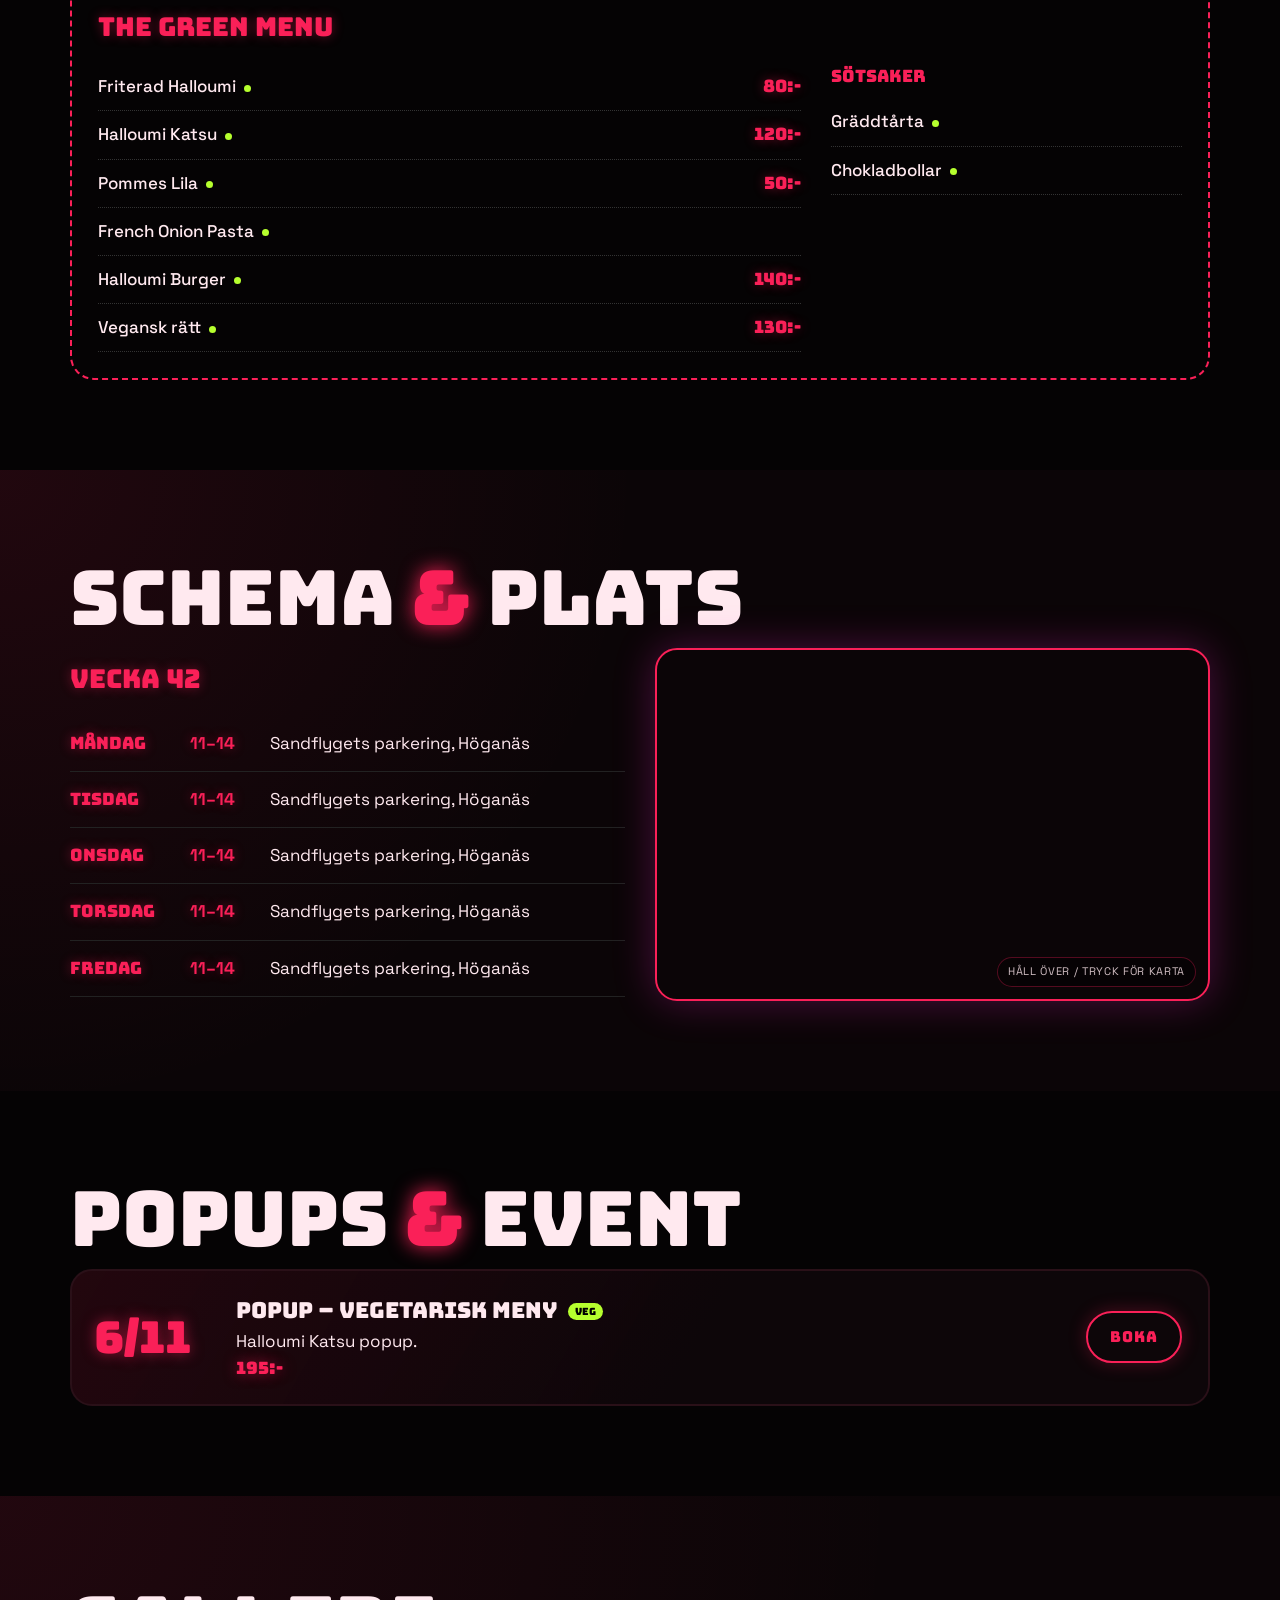
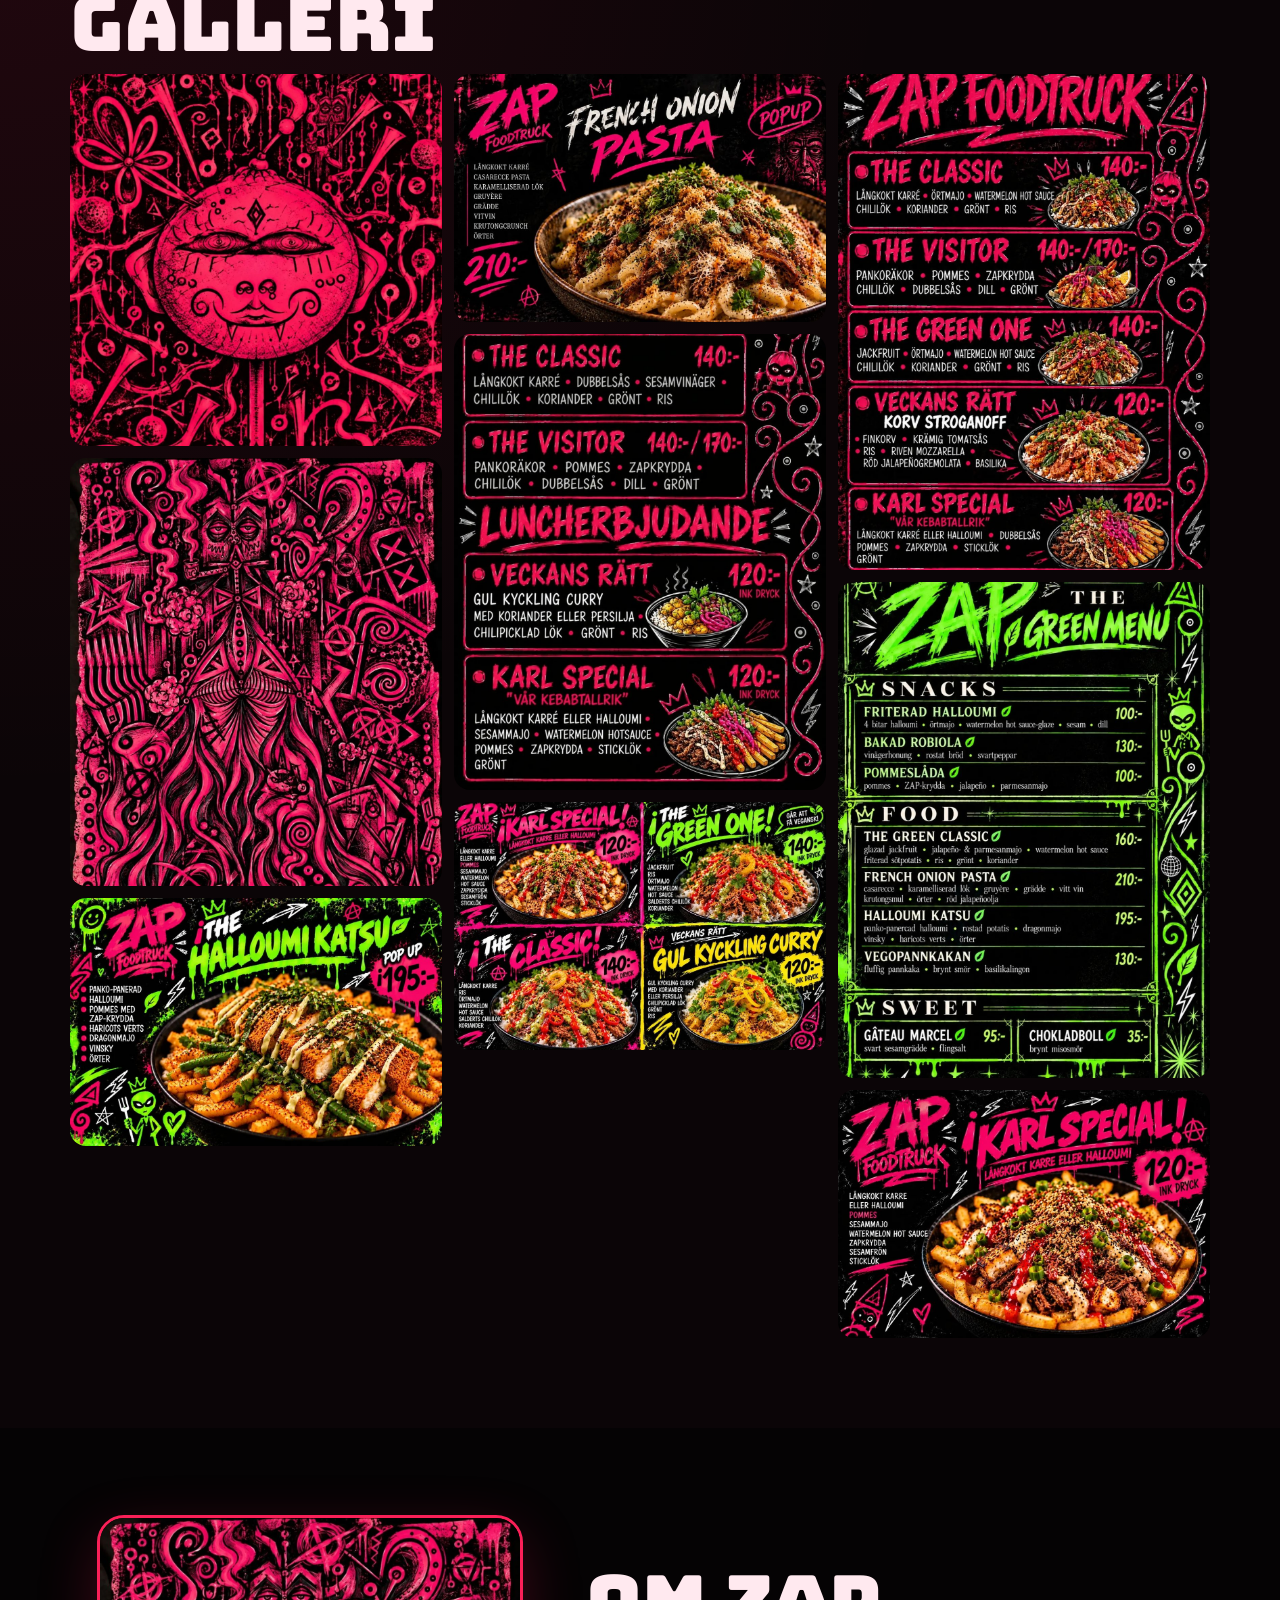
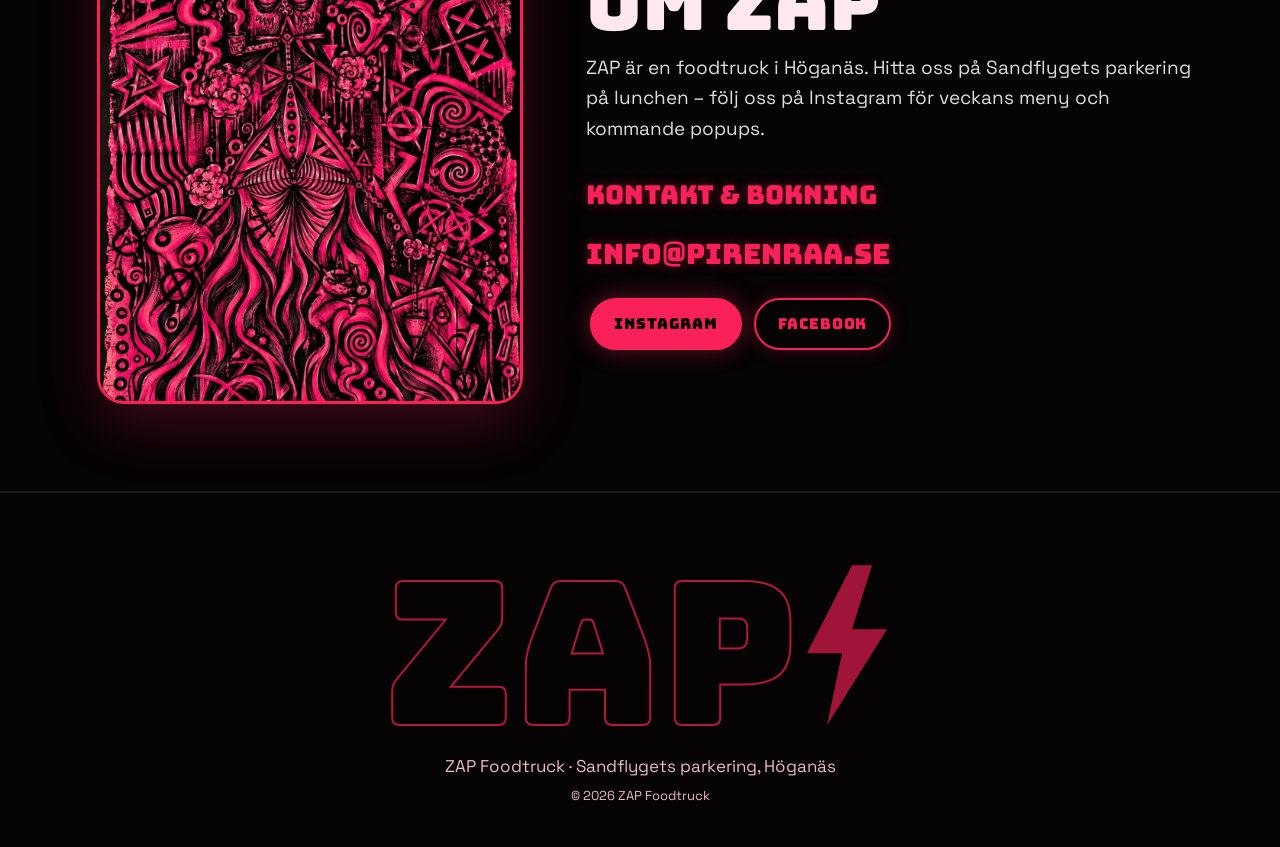
==== commit 46ff7ab8: "Ny introvideo (v=2)" ====
--- a/v2/index.html
+++ b/v2/index.html
@@ -12,16 +12,16 @@
 <link rel="apple-touch-icon" href="../img/apple-touch-icon.png?v=2">
 <link rel="preconnect" href="https://fonts.googleapis.com"><link rel="preconnect" href="https://fonts.gstatic.com" crossorigin>
 <link href="https://fonts.googleapis.com/css2?family=Bungee&family=Bungee+Shade&family=Space+Grotesk:wght@400;500;700&display=swap" rel="stylesheet">
-<link rel="stylesheet" href="../style.css?v=11"><link rel="stylesheet" href="v2.css?v=8">
+<link rel="stylesheet" href="../style.css?v=11"><link rel="stylesheet" href="v2.css?v=9">
 </head>
 <body class="locked">
 <div class="grain" aria-hidden="true"></div>
 
 <!-- 1. VÄLKOMSTSCEN -->
 <section id="intro" aria-label="Välkommen">
-  <video class="bgvid intro-vid" autoplay muted loop playsinline preload="auto" poster="../videos/intro-poster.jpg" disablepictureinpicture>
-    <source src="../videos/intro.webm" type="video/webm">
-    <source src="../videos/intro.mp4" type="video/mp4">
+  <video class="bgvid intro-vid" autoplay muted loop playsinline preload="auto" poster="../videos/intro-poster.jpg?v=2" disablepictureinpicture>
+    <source src="../videos/intro.webm?v=2" type="video/webm">
+    <source src="../videos/intro.mp4?v=2" type="video/mp4">
   </video>
   <div class="intro-fallback" aria-hidden="true">
     <img src="../img/zap-character.jpg" alt="">
@@ -43,9 +43,9 @@
 <main id="top">
   <!-- 2. HERO -->
   <section class="hero">
-    <video class="bgvid hero-vid" autoplay muted loop playsinline preload="auto" poster="../videos/intro-poster.jpg" disablepictureinpicture>
-      <source src="../videos/intro.webm" type="video/webm">
-      <source src="../videos/intro.mp4" type="video/mp4">
+    <video class="bgvid hero-vid" autoplay muted loop playsinline preload="auto" poster="../videos/intro-poster.jpg?v=2" disablepictureinpicture>
+      <source src="../videos/intro.webm?v=2" type="video/webm">
+      <source src="../videos/intro.mp4?v=2" type="video/mp4">
     </video>
     <div class="hero-shade"></div>
     <div class="hero-inner">
--- a/v2/v2.css
+++ b/v2/v2.css
@@ -53,7 +53,7 @@
 @media(min-width:800px){.hero{background-size:auto 150%;background-position:right 6% top 0}
 .hero-shade{background:linear-gradient(90deg,#050304 0%,#050304ee 35%,#05030466 65%,#05030422 100%),linear-gradient(180deg,#05030466 0%,transparent 35%,#050304 100%)}}
 /* Hero = introvideon */
-.hero,.hero{background:#050304 url(../videos/intro-poster.jpg) center/cover no-repeat}
+.hero,.hero{background:#050304 url(../videos/intro-poster.jpg?v=2) center/cover no-repeat}
 @media(min-width:800px){.hero{background-size:cover;background-position:center}}
 .hero .hero-vid{opacity:1;object-fit:cover;object-position:center;transform:none}
 .hero-shade{background:linear-gradient(90deg,#050304ee 0%,#050304aa 45%,#05030455 100%),linear-gradient(180deg,#05030488 0%,#fa205810 50%,#050304 100%)}
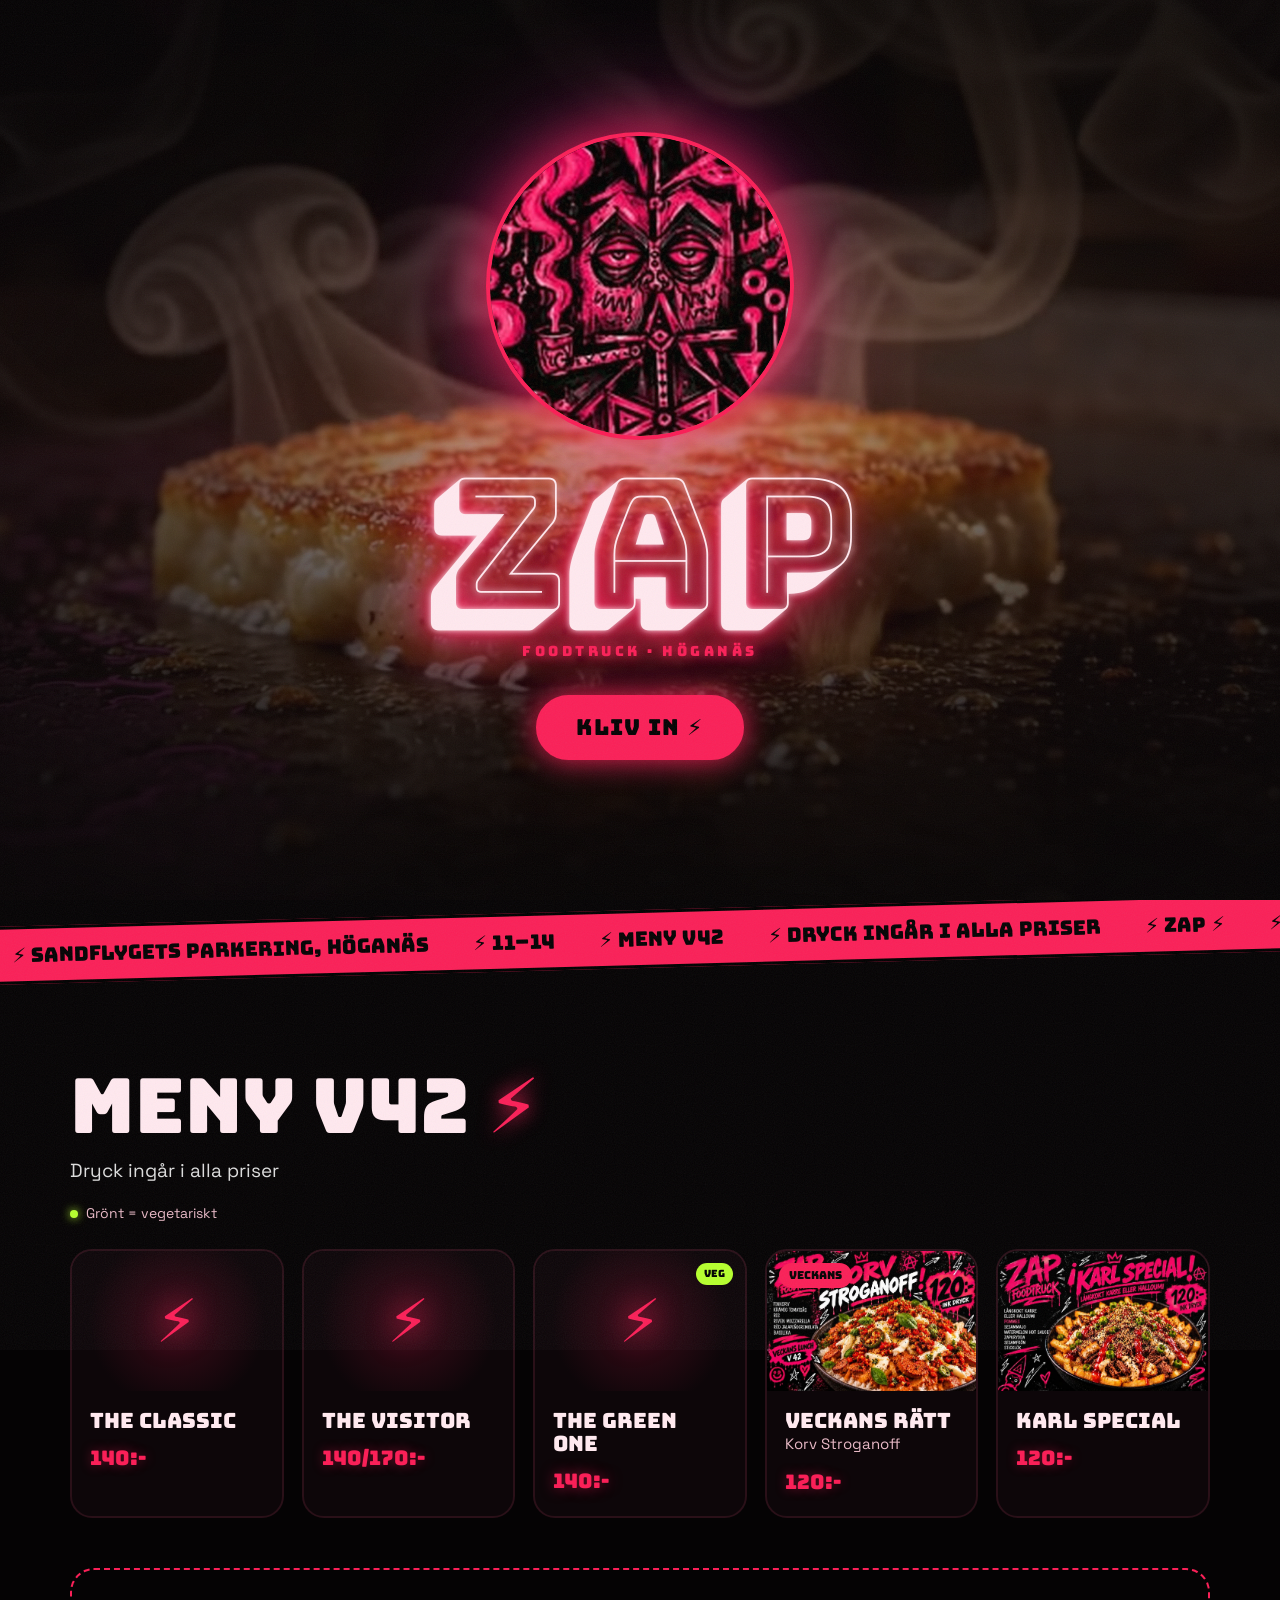
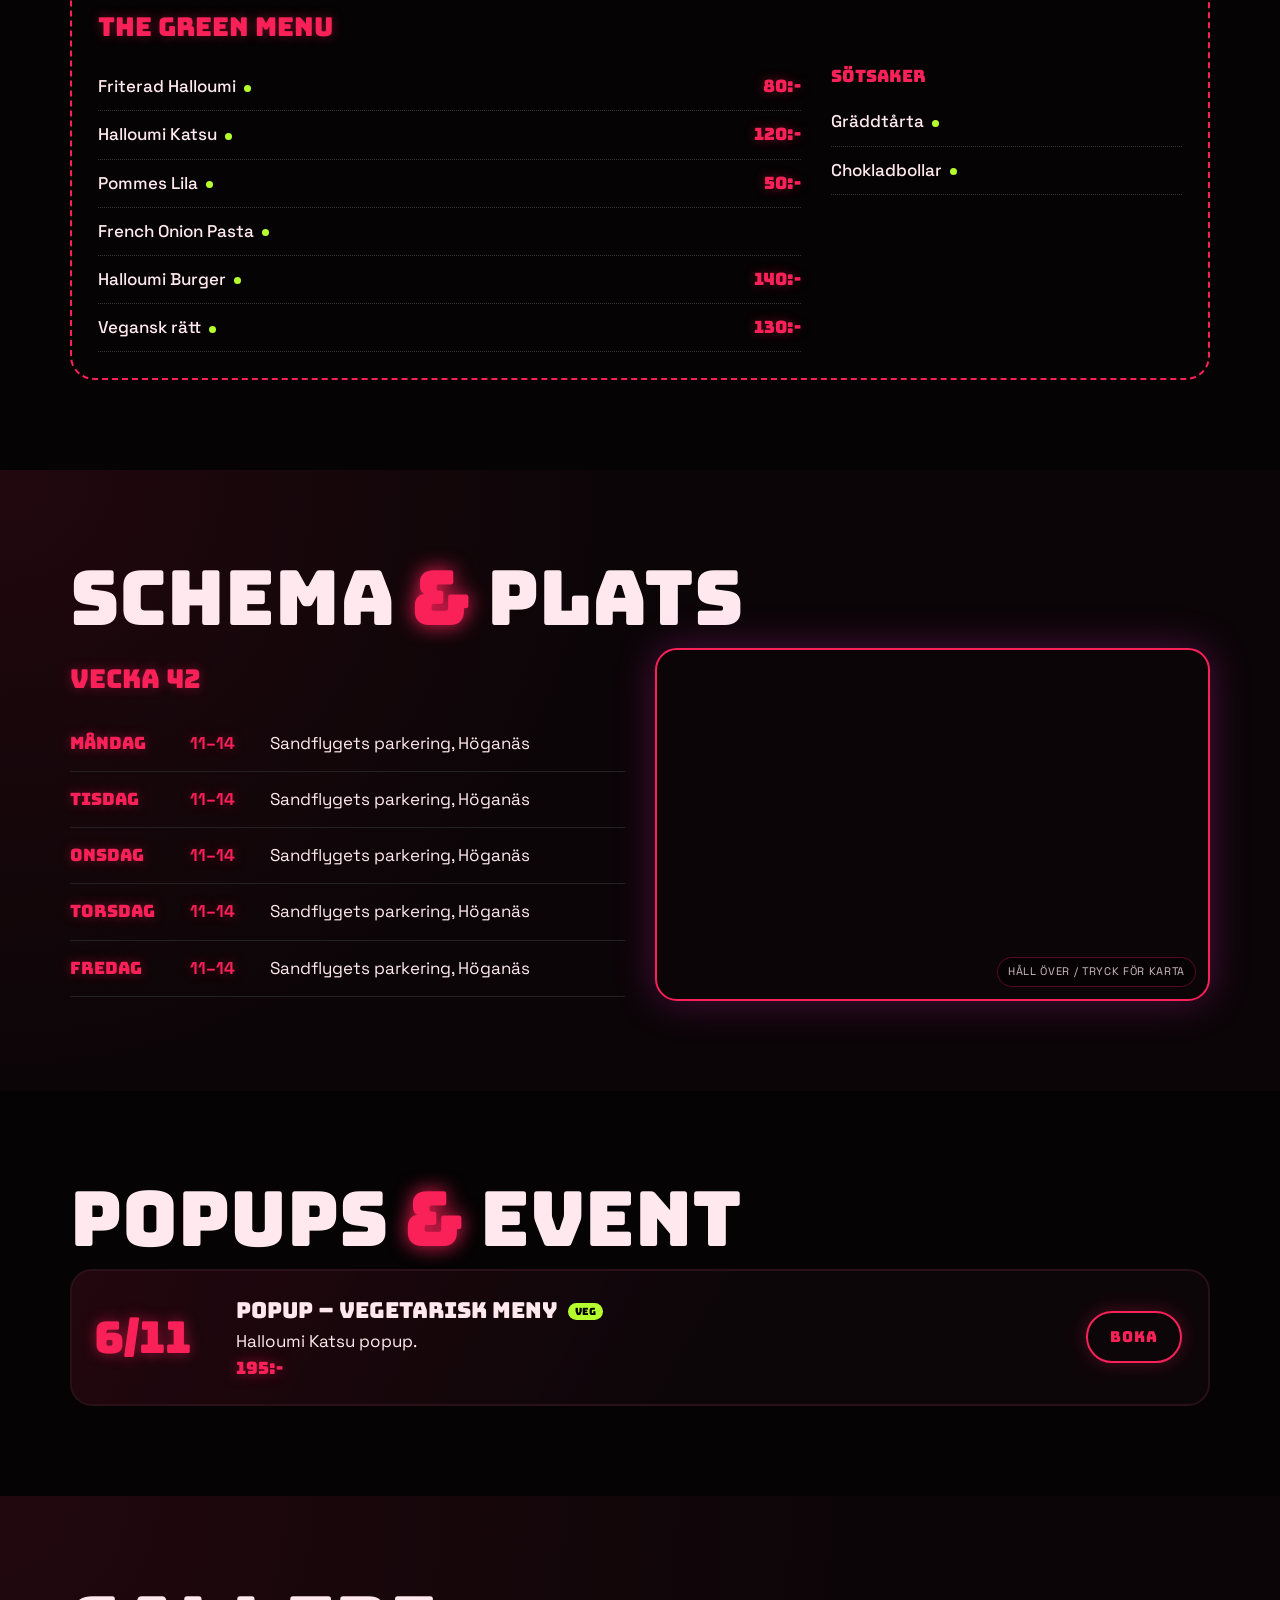
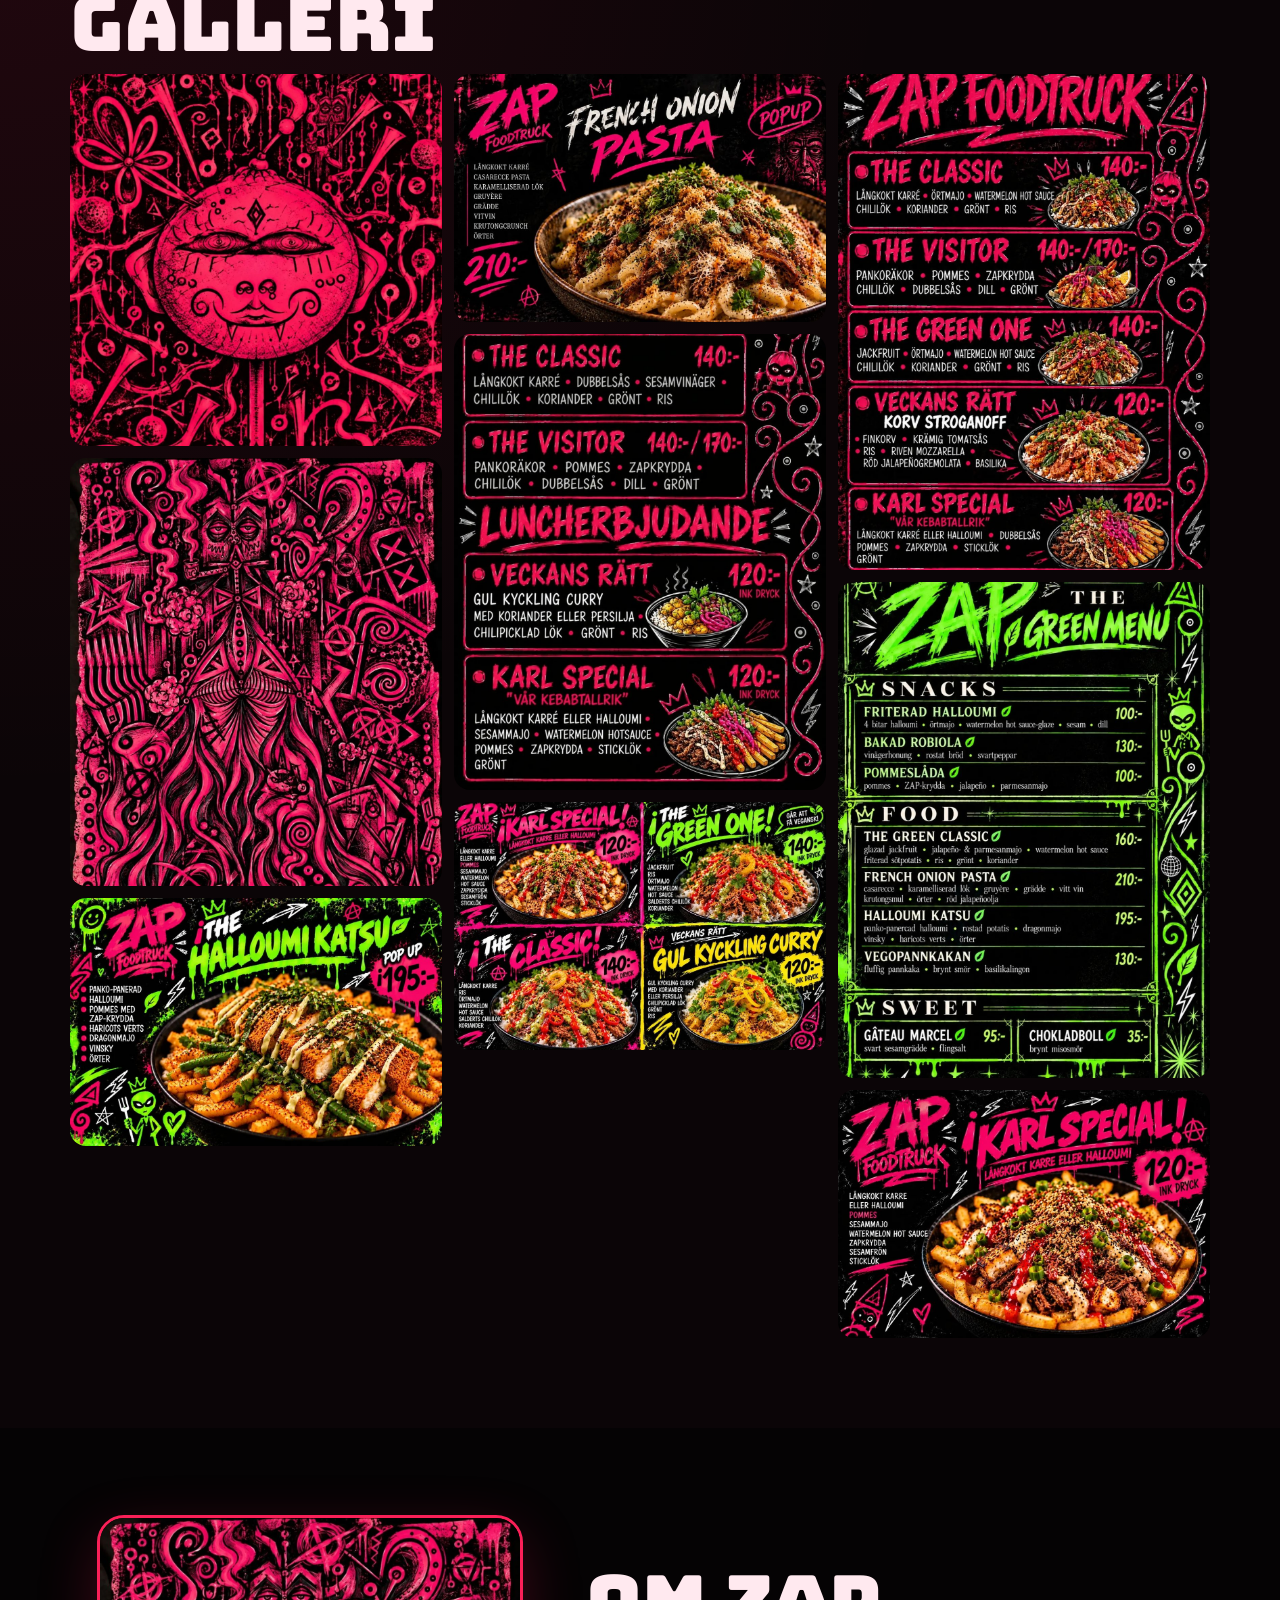
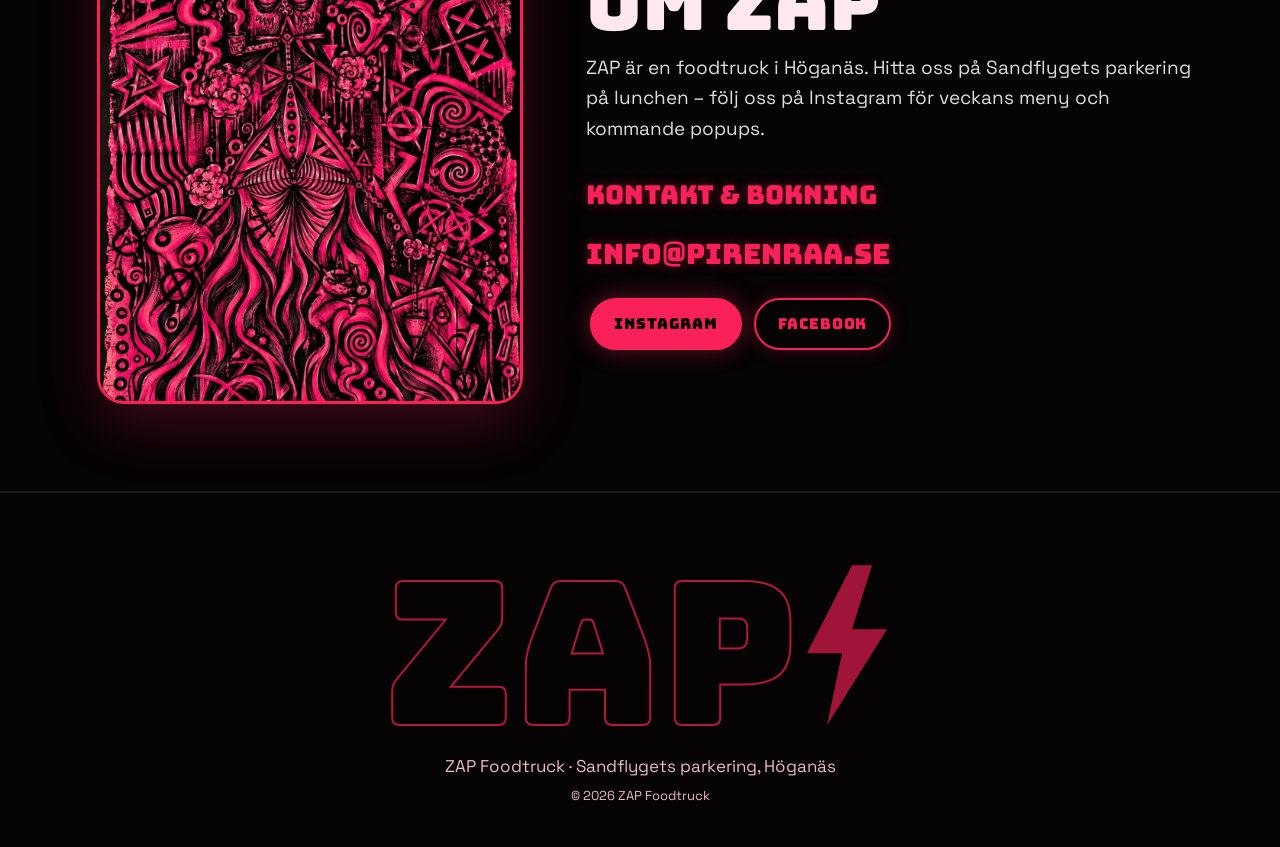
==== commit b71a5076: "Introvideo 720p (v=3)" ====
--- a/v2/index.html
+++ b/v2/index.html
@@ -12,16 +12,16 @@
 <link rel="apple-touch-icon" href="../img/apple-touch-icon.png?v=2">
 <link rel="preconnect" href="https://fonts.googleapis.com"><link rel="preconnect" href="https://fonts.gstatic.com" crossorigin>
 <link href="https://fonts.googleapis.com/css2?family=Bungee&family=Bungee+Shade&family=Space+Grotesk:wght@400;500;700&display=swap" rel="stylesheet">
-<link rel="stylesheet" href="../style.css?v=11"><link rel="stylesheet" href="v2.css?v=9">
+<link rel="stylesheet" href="../style.css?v=11"><link rel="stylesheet" href="v2.css?v=10">
 </head>
 <body class="locked">
 <div class="grain" aria-hidden="true"></div>
 
 <!-- 1. VÄLKOMSTSCEN -->
 <section id="intro" aria-label="Välkommen">
-  <video class="bgvid intro-vid" autoplay muted loop playsinline preload="auto" poster="../videos/intro-poster.jpg?v=2" disablepictureinpicture>
-    <source src="../videos/intro.webm?v=2" type="video/webm">
-    <source src="../videos/intro.mp4?v=2" type="video/mp4">
+  <video class="bgvid intro-vid" autoplay muted loop playsinline preload="auto" poster="../videos/intro-poster.jpg?v=3" disablepictureinpicture>
+    <source src="../videos/intro.webm?v=3" type="video/webm">
+    <source src="../videos/intro.mp4?v=3" type="video/mp4">
   </video>
   <div class="intro-fallback" aria-hidden="true">
     <img src="../img/zap-character.jpg" alt="">
@@ -43,9 +43,9 @@
 <main id="top">
   <!-- 2. HERO -->
   <section class="hero">
-    <video class="bgvid hero-vid" autoplay muted loop playsinline preload="auto" poster="../videos/intro-poster.jpg?v=2" disablepictureinpicture>
-      <source src="../videos/intro.webm?v=2" type="video/webm">
-      <source src="../videos/intro.mp4?v=2" type="video/mp4">
+    <video class="bgvid hero-vid" autoplay muted loop playsinline preload="auto" poster="../videos/intro-poster.jpg?v=3" disablepictureinpicture>
+      <source src="../videos/intro.webm?v=3" type="video/webm">
+      <source src="../videos/intro.mp4?v=3" type="video/mp4">
     </video>
     <div class="hero-shade"></div>
     <div class="hero-inner">
--- a/v2/v2.css
+++ b/v2/v2.css
@@ -53,7 +53,7 @@
 @media(min-width:800px){.hero{background-size:auto 150%;background-position:right 6% top 0}
 .hero-shade{background:linear-gradient(90deg,#050304 0%,#050304ee 35%,#05030466 65%,#05030422 100%),linear-gradient(180deg,#05030466 0%,transparent 35%,#050304 100%)}}
 /* Hero = introvideon */
-.hero,.hero{background:#050304 url(../videos/intro-poster.jpg?v=2) center/cover no-repeat}
+.hero,.hero{background:#050304 url(../videos/intro-poster.jpg?v=3) center/cover no-repeat}
 @media(min-width:800px){.hero{background-size:cover;background-position:center}}
 .hero .hero-vid{opacity:1;object-fit:cover;object-position:center;transform:none}
 .hero-shade{background:linear-gradient(90deg,#050304ee 0%,#050304aa 45%,#05030455 100%),linear-gradient(180deg,#05030488 0%,#fa205810 50%,#050304 100%)}
